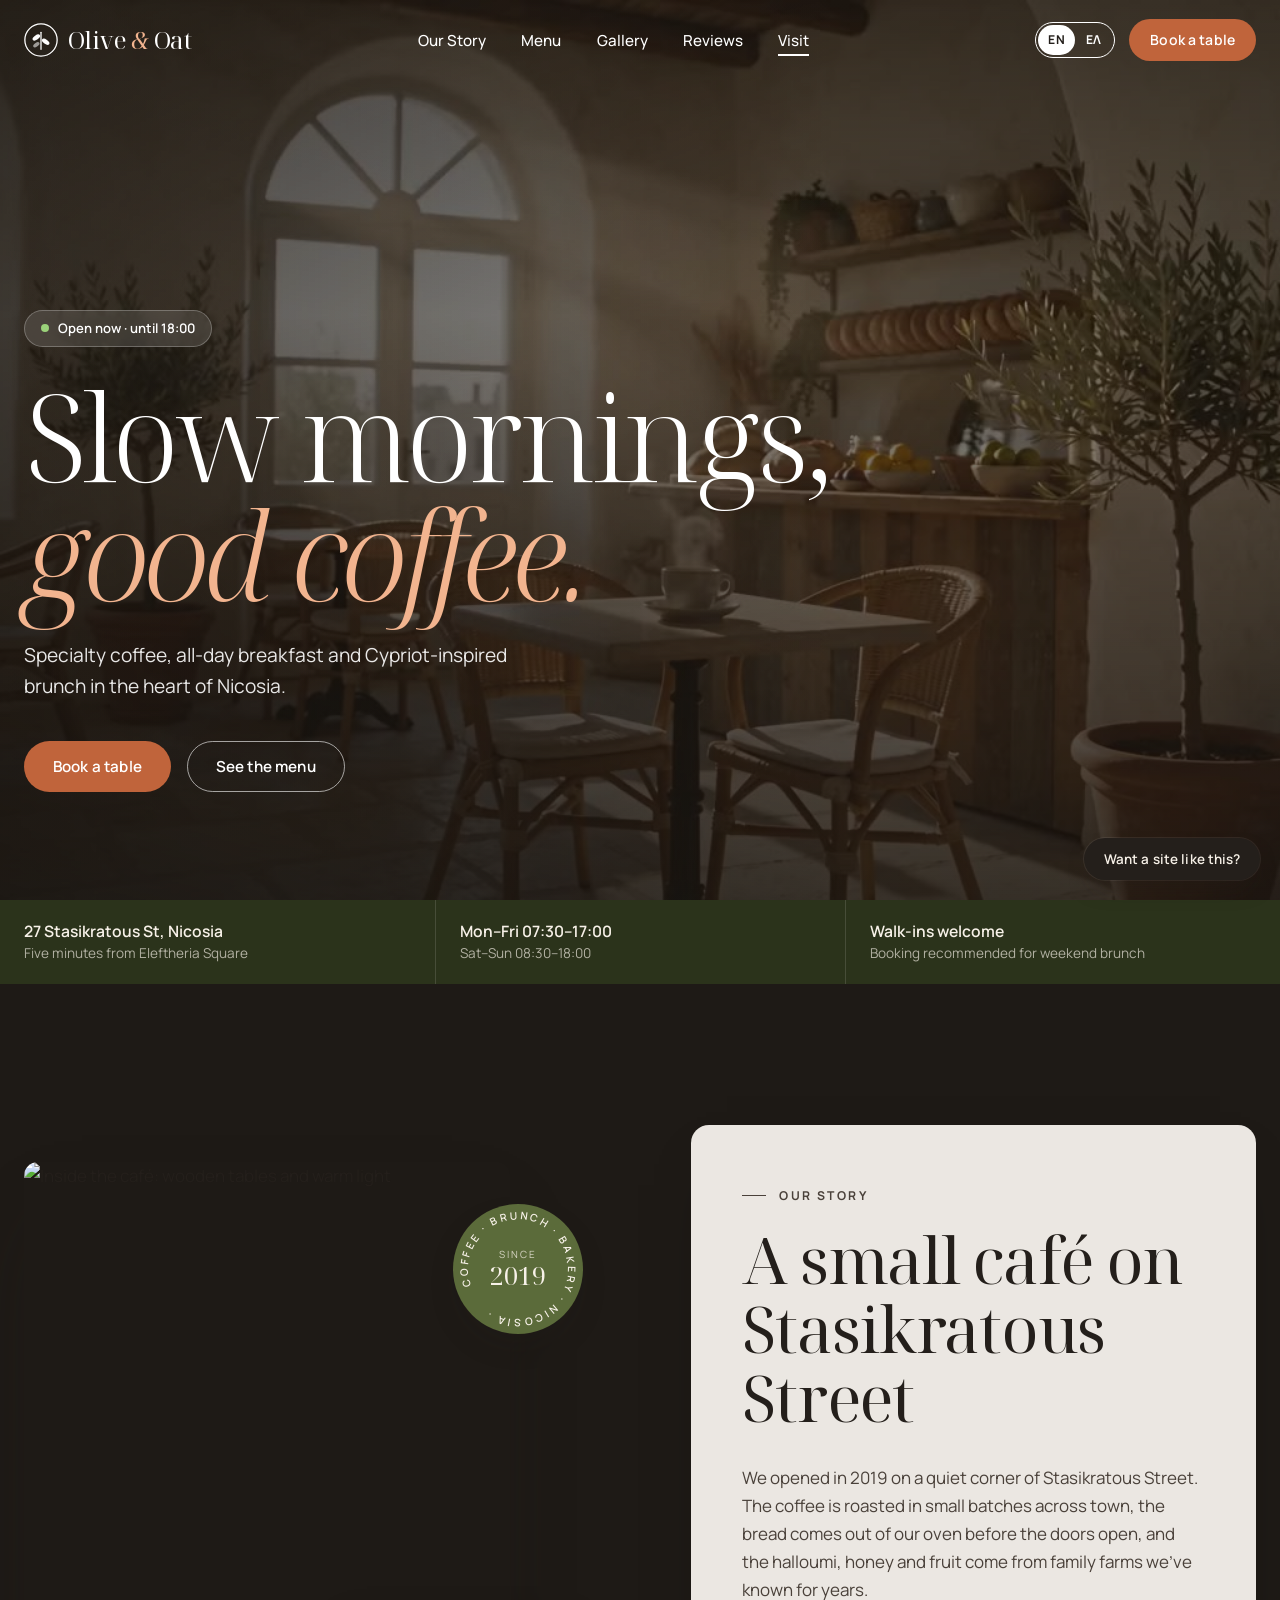
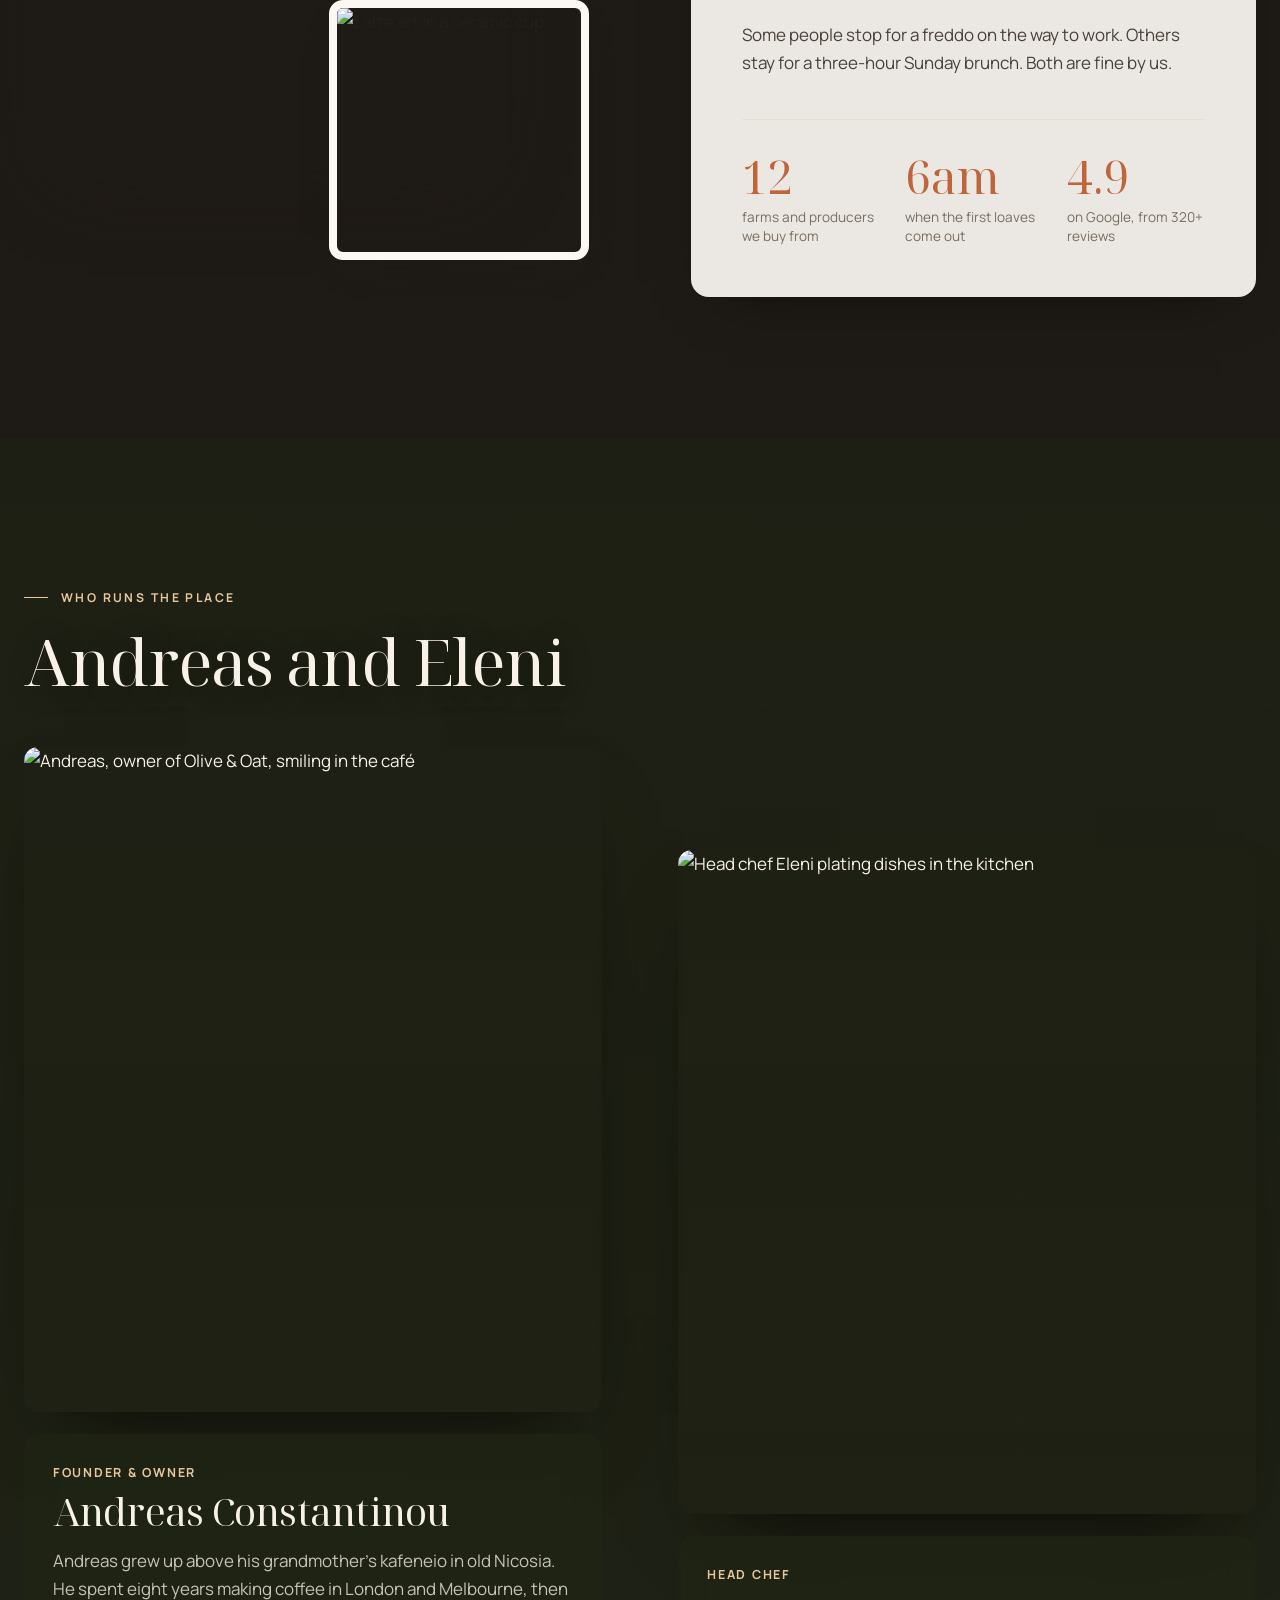
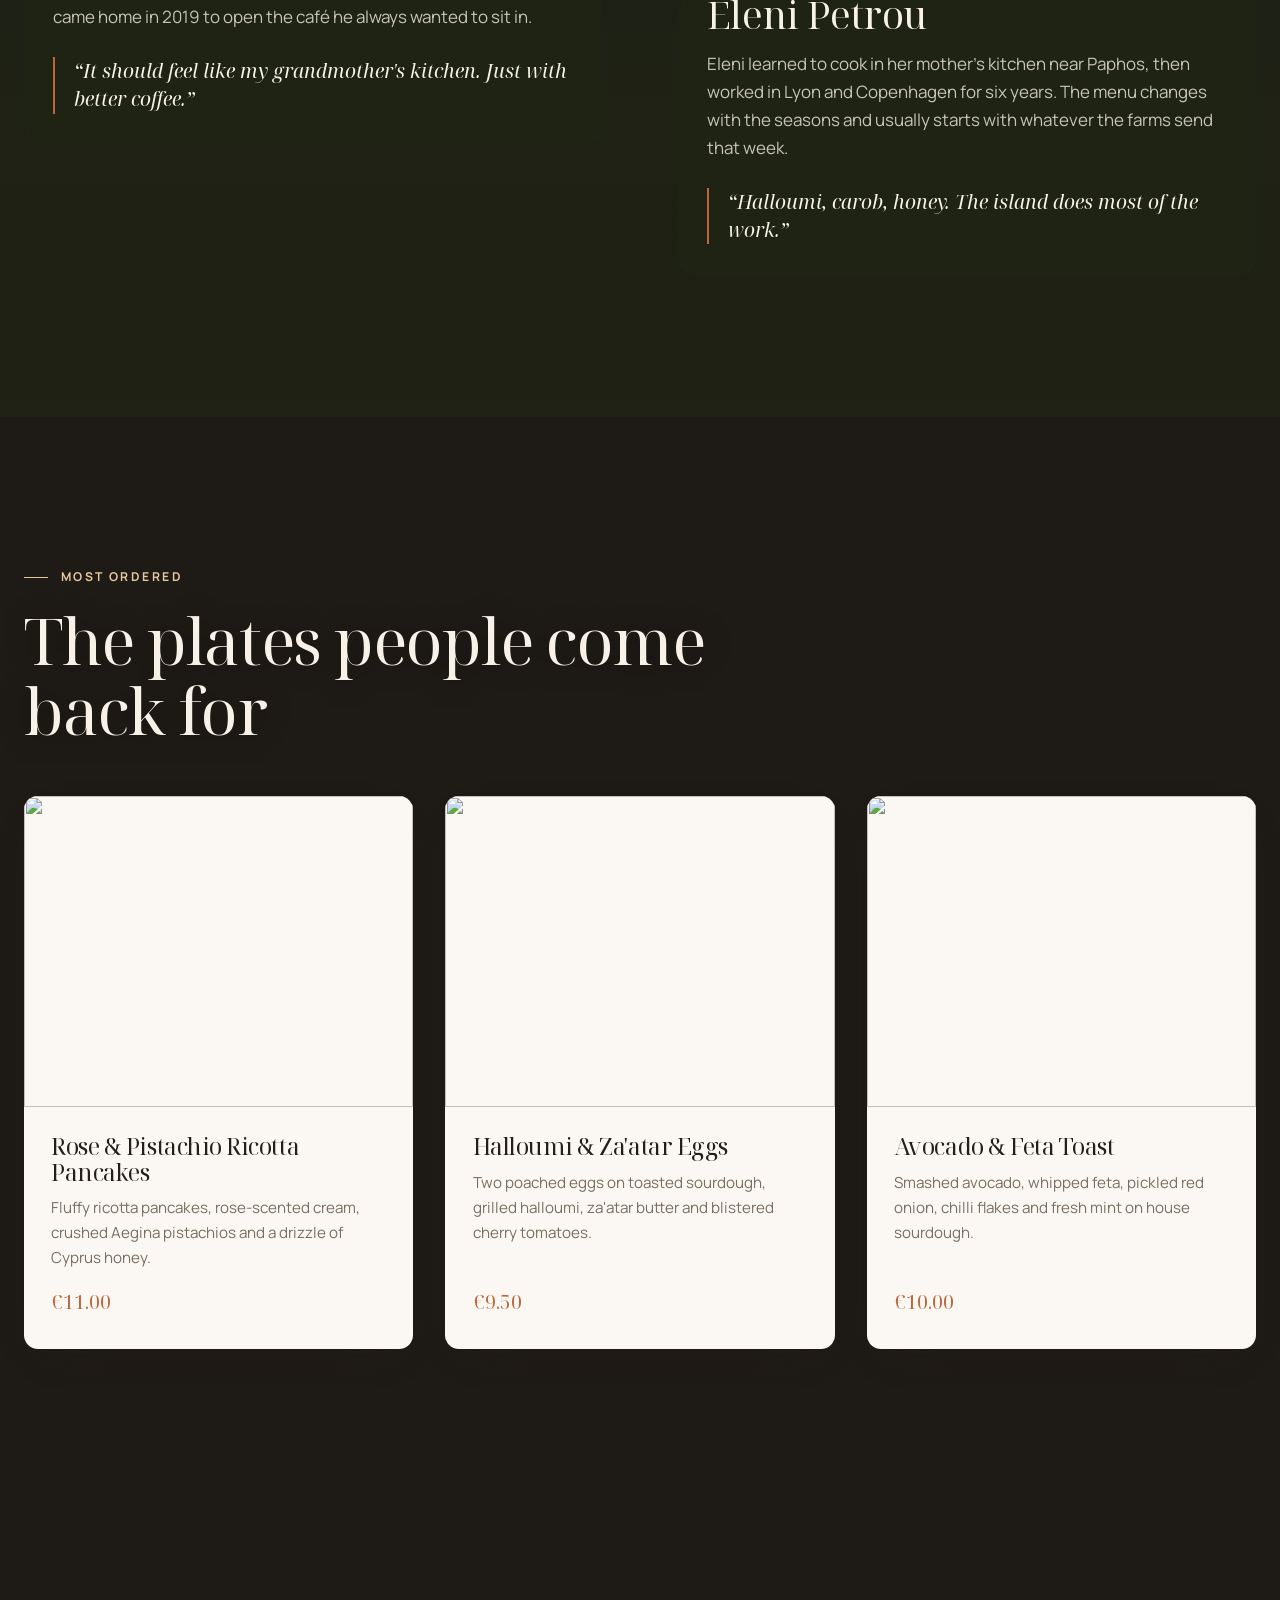
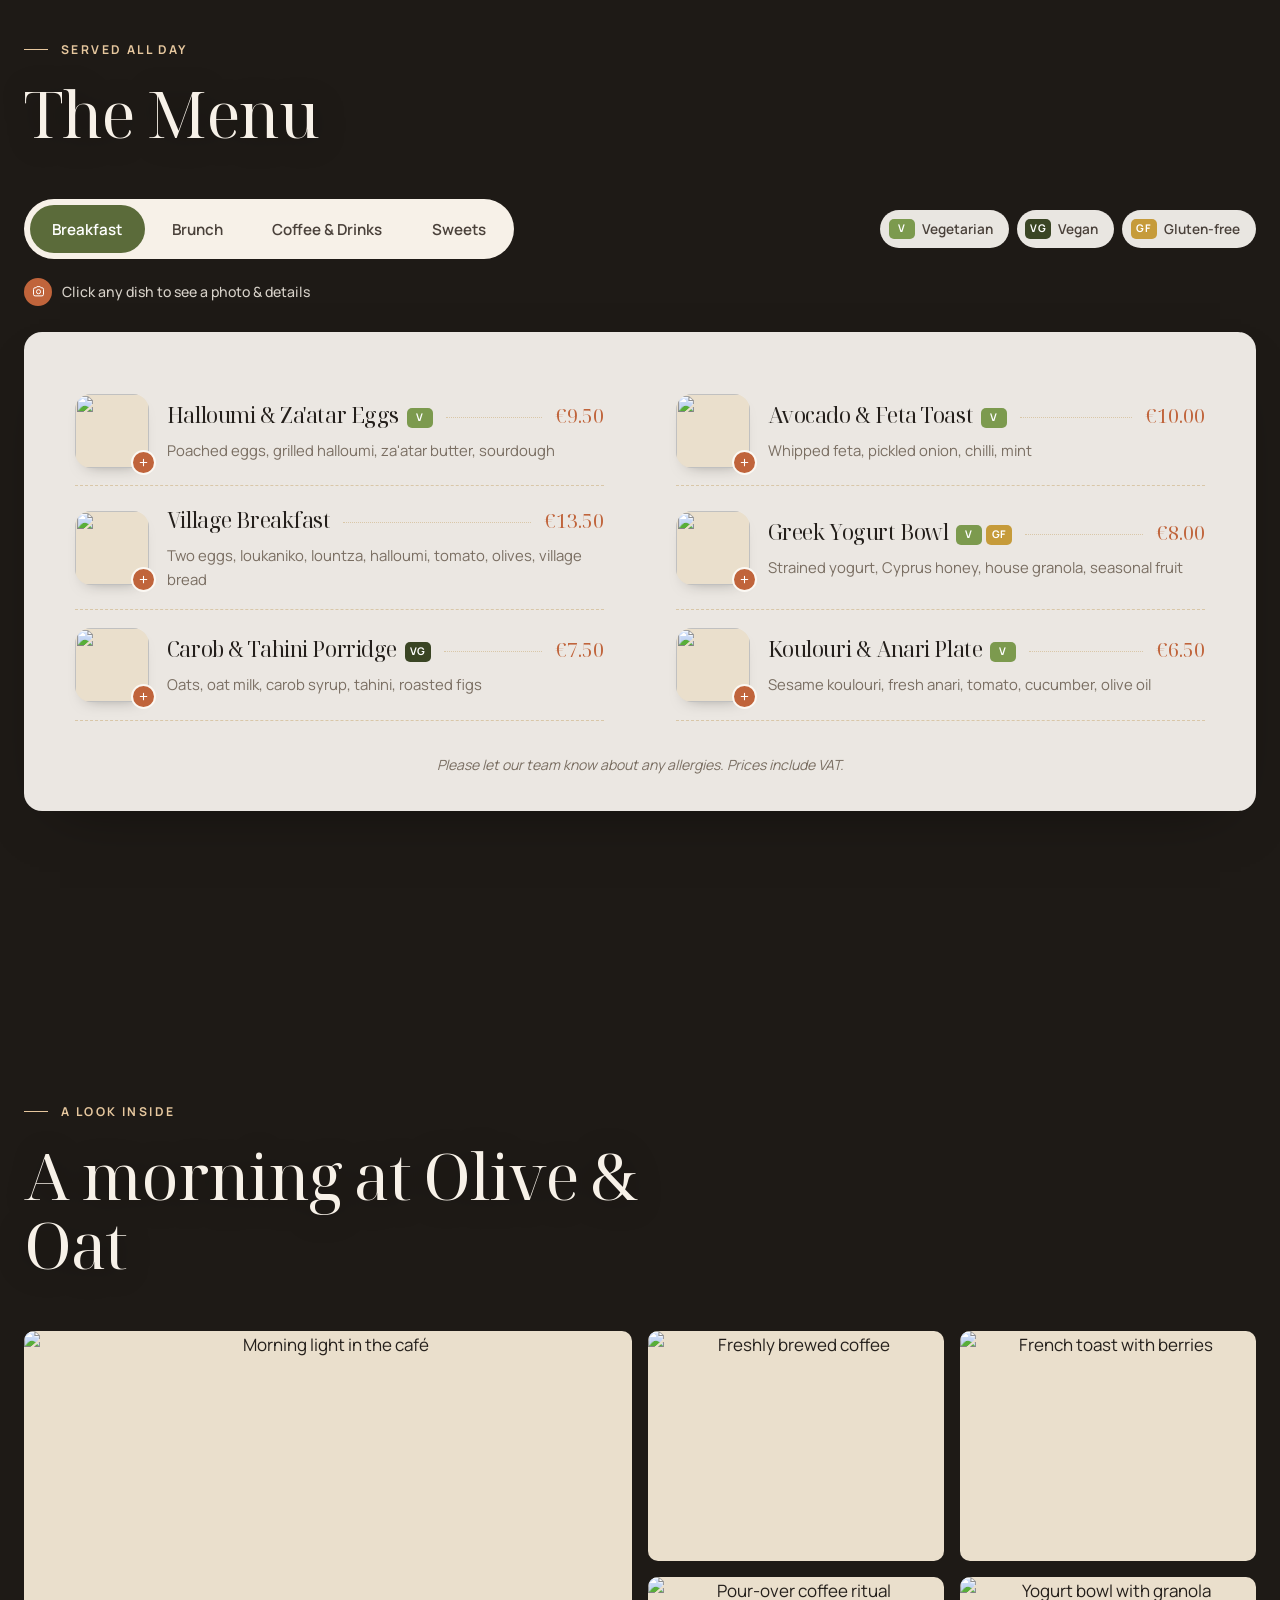
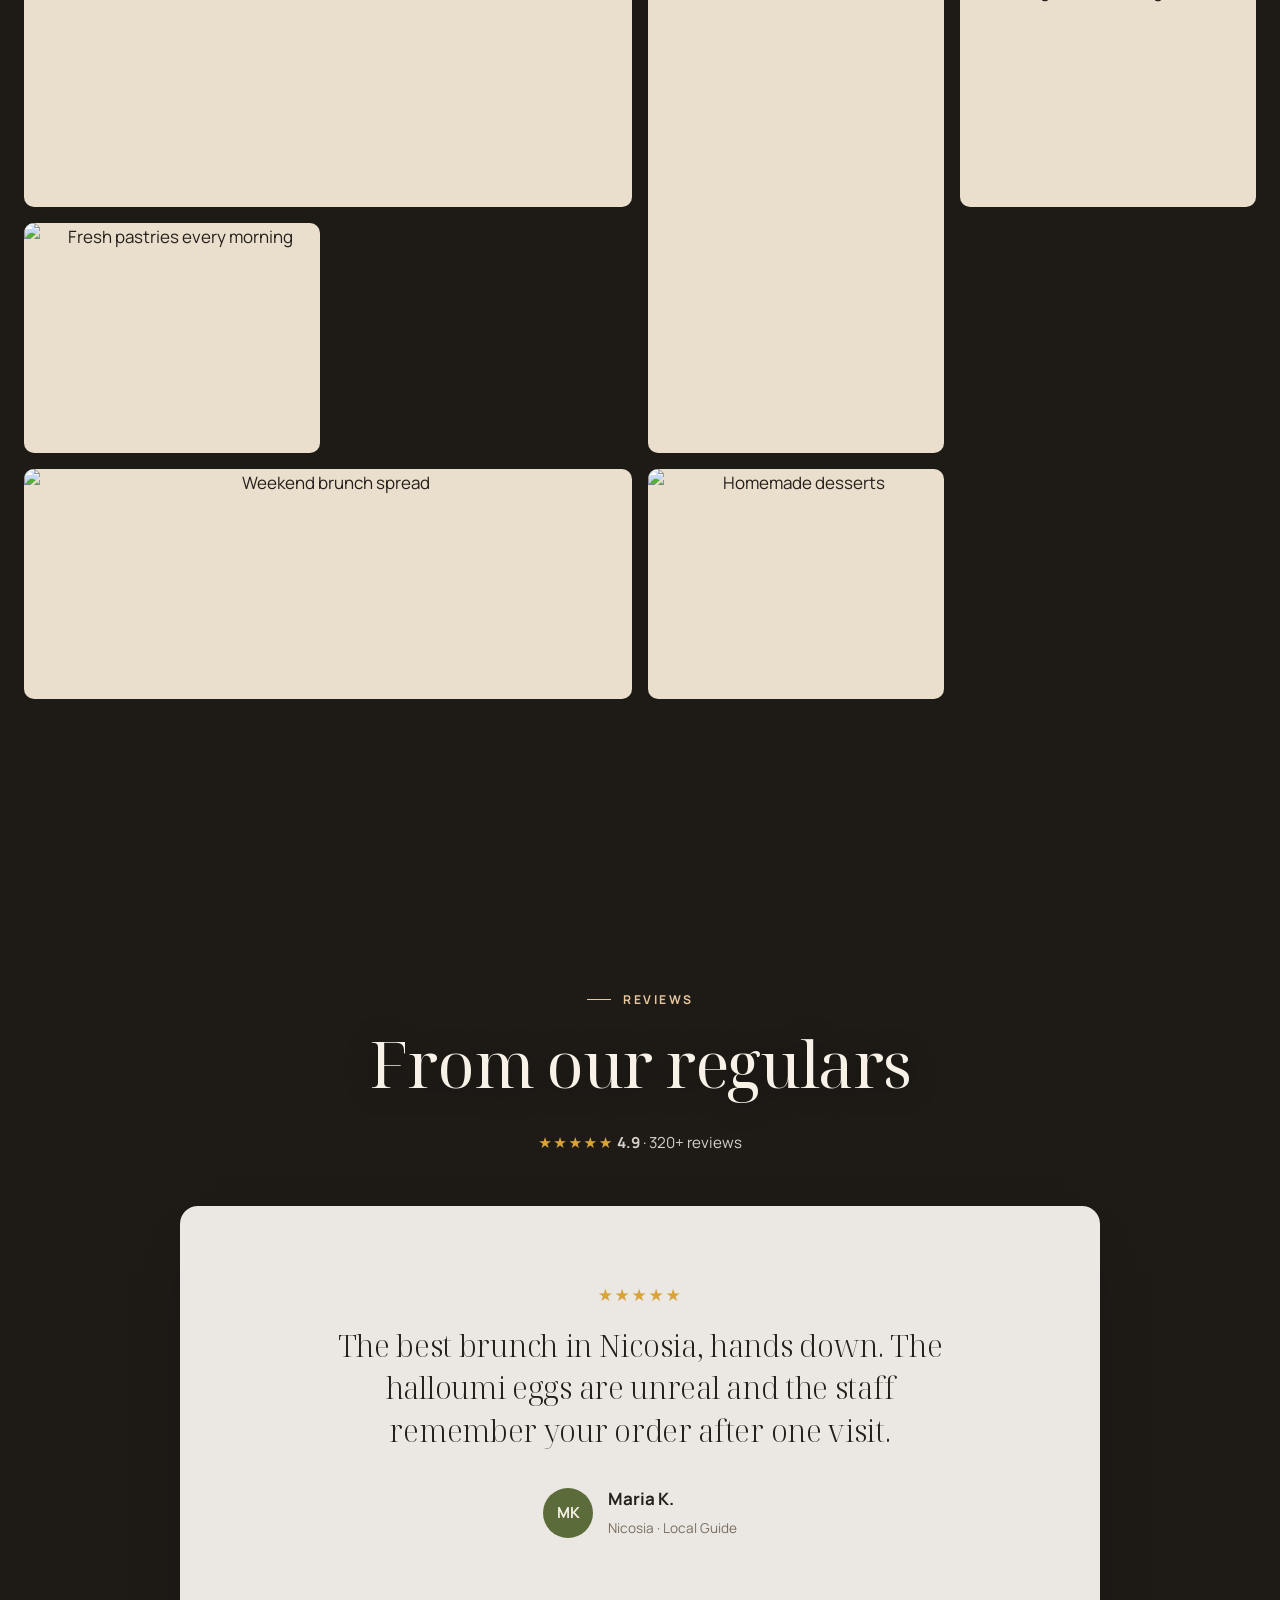
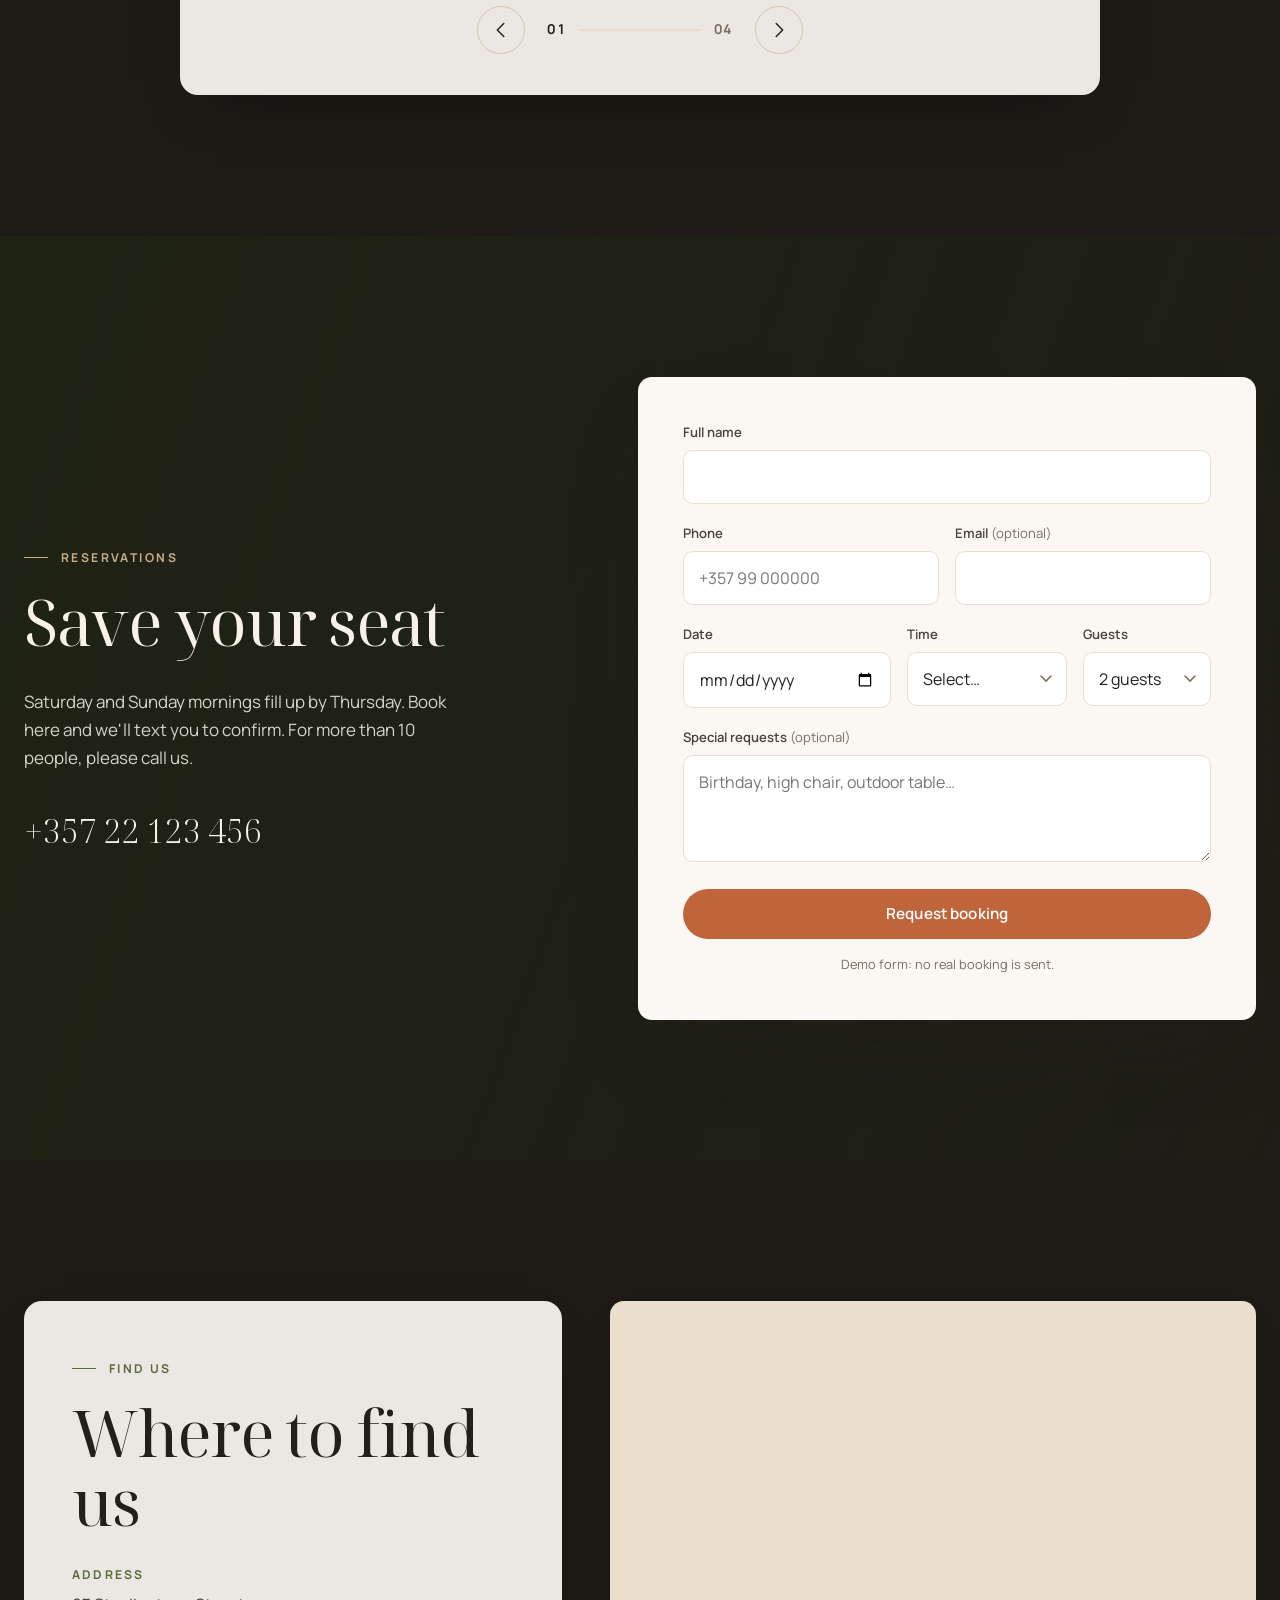
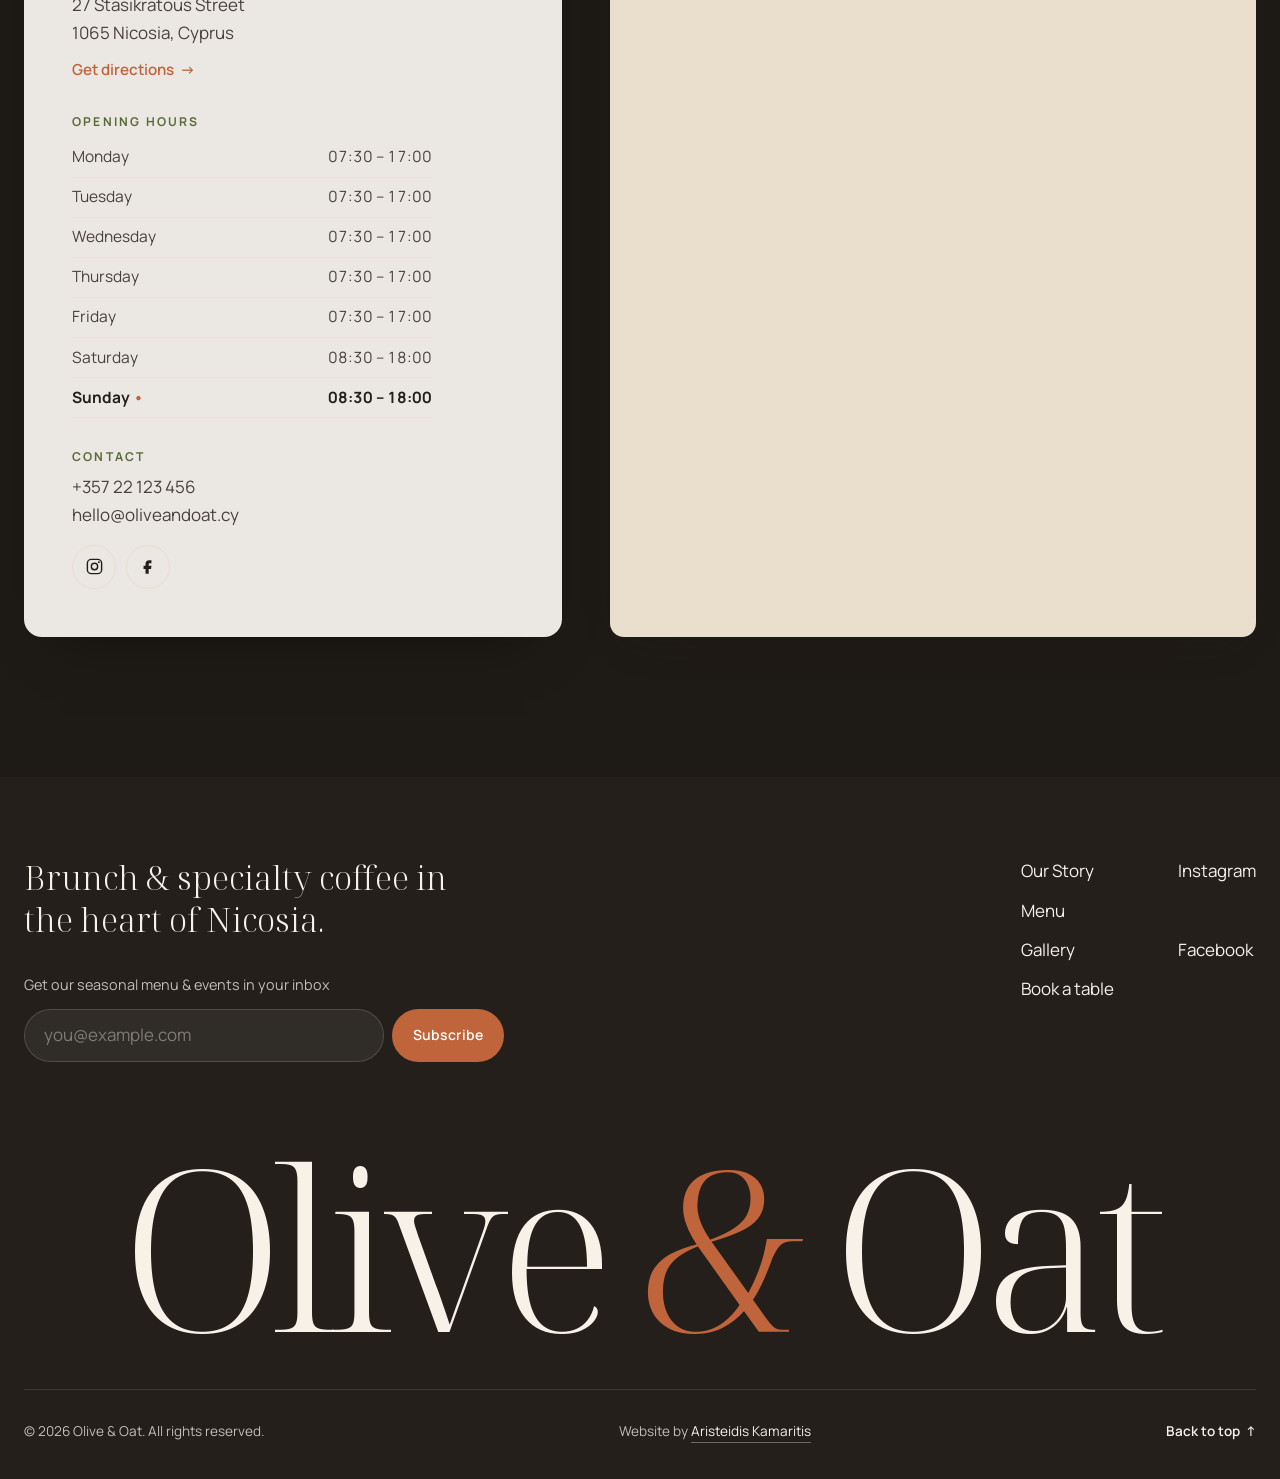
==== index.html @ 0a52a430 "Add canonical link Co-Authored-By: Claude Opus 5.5 <noreply@anthropic.com>" ====
<!doctype html>
<html lang="en">
<head>
  <meta charset="utf-8">
  <meta name="viewport" content="width=device-width, initial-scale=1">
  <title>Olive &amp; Oat — Brunch &amp; Coffee in Nicosia</title>
  <meta name="description" content="Olive & Oat is a modern brunch café in the heart of Nicosia, Cyprus. Specialty coffee, all-day breakfast and Cypriot-inspired brunch. Book your table online.">
  <meta name="theme-color" content="#F7F1E8">

  <!-- Open Graph (link previews on Facebook / Viber / WhatsApp / Messenger) -->
  <meta property="og:type" content="website">
  <link rel="canonical" href="https://akwebdev.com/olive-and-oat/">
  <meta property="og:url" content="https://akwebdev.com/olive-and-oat/">
  <meta property="og:title" content="Olive & Oat — Brunch & Coffee in Nicosia">
  <meta property="og:description" content="Specialty coffee, all-day breakfast and Cypriot-inspired brunch in the heart of Nicosia.">
  <meta property="og:image" content="https://images.unsplash.com/photo-1554118811-1e0d58224f24?auto=format&fit=crop&w=1200&h=630&q=80">
  <meta name="twitter:card" content="summary_large_image">

  <link rel="icon" href="images/favicon.svg" type="image/svg+xml">

  <link rel="preconnect" href="https://fonts.googleapis.com">
  <link rel="preconnect" href="https://fonts.gstatic.com" crossorigin>
  <link rel="preconnect" href="https://images.unsplash.com">
  <link rel="preconnect" href="https://cdnjs.cloudflare.com">
  <link href="https://fonts.googleapis.com/css2?family=Noto+Serif+Display:ital,wght@0,300;0,400;1,300;1,400&family=Manrope:wght@400;500;600;700&display=swap" rel="stylesheet">
  <link rel="preload" as="image" href="images/film-poster.jpg" fetchpriority="high">

  <link rel="stylesheet" href="css/style.css?v=2">

  <script>
    document.documentElement.classList.add("js");
    // ?motion=1 forces animations even when the device asks for reduced motion
    if (/[?&]motion=1/.test(location.search)) document.documentElement.classList.add("force-motion");
  </script>

  <script type="application/ld+json">
  {
    "@context": "https://schema.org",
    "@type": "CafeOrCoffeeShop",
    "name": "Olive & Oat",
    "url": "https://akwebdev.com/olive-and-oat/",
    "image": "https://images.unsplash.com/photo-1554118811-1e0d58224f24?auto=format&fit=crop&w=1200&q=80",
    "servesCuisine": ["Brunch", "Breakfast", "Coffee", "Mediterranean"],
    "priceRange": "€€",
    "telephone": "+357 22 123 456",
    "address": {
      "@type": "PostalAddress",
      "streetAddress": "27 Stasikratous Street",
      "addressLocality": "Nicosia",
      "postalCode": "1065",
      "addressCountry": "CY"
    },
    "openingHoursSpecification": [
      { "@type": "OpeningHoursSpecification", "dayOfWeek": ["Monday","Tuesday","Wednesday","Thursday","Friday"], "opens": "07:30", "closes": "17:00" },
      { "@type": "OpeningHoursSpecification", "dayOfWeek": ["Saturday","Sunday"], "opens": "08:30", "closes": "18:00" }
    ],
    "acceptsReservations": "True"
  }
  </script>
</head>
<body>
  <!-- One Seedance film behind the whole page; scrolling moves through it scene by scene -->
  <div class="film" aria-hidden="true">
    <video class="film-video" muted playsinline preload="auto" poster="images/film-poster.jpg" disablepictureinpicture tabindex="-1">
      <source src="videos/film.mp4" type="video/mp4">
    </video>
    <div class="film-veil"></div>
  </div>
  <a class="skip-link" href="#main" data-i18n="skip">Skip to content</a>

  <!-- ============ HEADER ============ -->
  <header class="site-header" id="top">
    <div class="container header-inner">
      <a href="#top" class="logo" aria-label="Olive & Oat — home">
        <svg class="logo-mark" viewBox="0 0 40 40" aria-hidden="true">
          <circle cx="20" cy="20" r="19" fill="none" stroke="currentColor" stroke-width="1.5"/>
          <path d="M20 31c0-8 0-14 0-20" stroke="currentColor" stroke-width="1.5" fill="none" stroke-linecap="round"/>
          <ellipse cx="14.5" cy="17" rx="5" ry="2.6" transform="rotate(-35 14.5 17)" fill="currentColor"/>
          <ellipse cx="25.5" cy="22" rx="5" ry="2.6" transform="rotate(35 25.5 22)" fill="currentColor"/>
          <ellipse cx="14.5" cy="25.5" rx="4.2" ry="2.2" transform="rotate(-35 14.5 25.5)" fill="currentColor" opacity=".55"/>
        </svg>
        <span class="logo-text">Olive <em>&amp;</em> Oat</span>
      </a>

      <nav class="main-nav" id="main-nav" aria-label="Main">
        <ul>
          <li><a href="#about" data-i18n="nav.about">Our Story</a></li>
          <li><a href="#menu" data-i18n="nav.menu">Menu</a></li>
          <li><a href="#gallery" data-i18n="nav.gallery">Gallery</a></li>
          <li><a href="#reviews" data-i18n="nav.reviews">Reviews</a></li>
          <li><a href="#visit" data-i18n="nav.visit">Visit</a></li>
        </ul>
        <a href="#reserve" class="btn btn-primary nav-mobile-cta" data-i18n="nav.book">Book a table</a>
      </nav>

      <div class="header-actions">
        <div class="lang-switch" role="group" aria-label="Language">
          <span class="pill" aria-hidden="true"></span>
          <button type="button" data-lang="en" aria-pressed="true">EN</button>
          <button type="button" data-lang="el" aria-pressed="false">ΕΛ</button>
        </div>
        <a href="#reserve" class="btn btn-primary btn-sm header-cta" data-i18n="nav.book">Book a table</a>
        <button class="nav-toggle" type="button" aria-controls="main-nav" aria-expanded="false" aria-label="Open menu">
          <span></span><span></span>
        </button>
      </div>
    </div>
  </header>

  <main id="main">
    <!-- ============ HERO ============ -->
    <section class="hero" aria-labelledby="hero-title">
      <div class="hero-media" aria-hidden="true"></div>
      <div class="container hero-content">
        <p class="status-pill" id="open-status" aria-live="polite"><span class="dot"></span><span class="status-text">&nbsp;</span></p>
        <h1 id="hero-title" class="hero-title" data-split>
          <span data-i18n="hero.line1">Slow mornings,</span>
          <em data-i18n="hero.line2">good coffee.</em>
        </h1>
        <p class="hero-lead" data-i18n="hero.lead">Specialty coffee, all-day breakfast and Cypriot-inspired brunch in the heart of Nicosia.</p>
        <div class="hero-ctas">
          <a href="#reserve" class="btn btn-primary" data-i18n="hero.cta1">Book a table</a>
          <a href="#menu" class="btn btn-ghost-light" data-i18n="hero.cta2">See the menu</a>
        </div>
      </div>
    </section>

    <!-- Practical details, straight after the hero -->
    <div class="info-strip">
      <div class="container info-strip-inner">
        <p><strong data-i18n="strip.where">27 Stasikratous St, Nicosia</strong><span data-i18n="strip.whereSub">Five minutes from Eleftheria Square</span></p>
        <p><strong data-i18n="strip.when">Mon–Fri 07:30–17:00</strong><span data-i18n="strip.whenSub">Sat–Sun 08:30–18:00</span></p>
        <p><strong data-i18n="strip.book">Walk-ins welcome</strong><span data-i18n="strip.bookSub">Booking recommended for weekend brunch</span></p>
      </div>
    </div>

    <!-- ============ ABOUT ============ -->
    <section class="section about" id="about" aria-labelledby="about-title">
      <div class="container about-grid">
        <div class="about-images">
          <div class="about-img-main img-reveal" data-speed="-6">
            <img src="https://images.unsplash.com/photo-1501339847302-ac426a4a7cbb?auto=format&fit=crop&w=1000&q=80" alt="Inside the café: wooden tables and warm light" loading="lazy" decoding="async" data-i18n-alt="about.img1">
          </div>
          <div class="about-img-small img-reveal" data-speed="10">
            <img src="https://images.unsplash.com/photo-1509042239860-f550ce710b93?auto=format&fit=crop&w=600&q=80" alt="Latte art in a ceramic cup" loading="lazy" decoding="async" data-i18n-alt="about.img2">
          </div>
          <div class="about-badge">
            <svg viewBox="0 0 120 120" class="badge-ring" aria-hidden="true">
              <defs><path id="badge-circle" d="M60,60 m-46,0 a46,46 0 1,1 92,0 a46,46 0 1,1 -92,0"/></defs>
              <text><textPath href="#badge-circle">COFFEE · BRUNCH · BAKERY · NICOSIA · </textPath></text>
            </svg>
            <span class="badge-center"><small data-i18n="about.badge">since</small><strong>2019</strong></span>
          </div>
        </div>
        <div class="about-text glass">
          <p class="eyebrow" data-anim="fade" data-i18n="about.eyebrow">Our story</p>
          <h2 id="about-title" class="section-title" data-split data-i18n="about.title">A small café on Stasikratous Street</h2>
          <p data-anim="fade" data-i18n="about.p1">Olive &amp; Oat began with a simple idea: the unhurried Cypriot morning, served with care.</p>
          <p data-anim="fade" data-i18n="about.p2">Whether it's a quick freddo before a lecture or a long Sunday brunch with friends, there's always a seat waiting for you.</p>
          <ul class="stats" data-anim="stagger">
            <li><strong>12</strong><span data-i18n="about.stat1">farms and producers we buy from</span></li>
            <li><strong>6am</strong><span data-i18n="about.stat2">when the first loaves come out</span></li>
            <li><strong>4.9</strong><span data-i18n="about.stat3">on Google, from 320+ reviews</span></li>
          </ul>
        </div>
      </div>
    </section>

    <!-- ============ CREW ============ -->
    <section class="section crew" id="crew" aria-labelledby="crew-title">
      <div class="container">
        <div class="section-head">
          <p class="eyebrow eyebrow-light" data-anim="fade" data-i18n="crew.eyebrow">Who runs the place</p>
          <h2 id="crew-title" class="section-title" data-split data-i18n="crew.title">Andreas and Eleni</h2>
        </div>
        <div class="crew-grid">
          <article class="crew-card">
            <div class="crew-photo img-reveal"><img src="https://images.unsplash.com/photo-1607631568010-a87245c0daf8?auto=format&fit=crop&crop=faces&w=900&h=1100&q=80" alt="Andreas, owner of Olive &amp; Oat, smiling in the café" loading="lazy" decoding="async" data-i18n-alt="crew.1.alt"></div>
            <div class="crew-body glass-dark" data-anim="stagger">
              <p class="crew-role" data-i18n="crew.1.role">Founder &amp; Owner</p>
              <h3 data-i18n="crew.1.name">Andreas Constantinou</h3>
              <p data-i18n="crew.1.bio">Andreas grew up above his grandmother's kafeneio in old Nicosia.</p>
              <blockquote data-i18n="crew.1.quote">“I want every guest to feel like they've walked into my grandmother's kitchen — just with better coffee.”</blockquote>
            </div>
          </article>
          <article class="crew-card">
            <div class="crew-photo img-reveal"><img src="https://images.unsplash.com/photo-1595257841889-eca2678454e2?auto=format&fit=crop&crop=faces&w=900&h=1100&q=80" alt="Head chef Eleni plating dishes in the kitchen" loading="lazy" decoding="async" data-i18n-alt="crew.2.alt"></div>
            <div class="crew-body glass-dark" data-anim="stagger">
              <p class="crew-role" data-i18n="crew.2.role">Head Chef</p>
              <h3 data-i18n="crew.2.name">Eleni Petrou</h3>
              <p data-i18n="crew.2.bio">Eleni learned to cook in her mother's village kitchen near Paphos.</p>
              <blockquote data-i18n="crew.2.quote">“Halloumi, carob, honey — the island gives us everything. My job is not to get in its way.”</blockquote>
            </div>
          </article>
        </div>
      </div>
    </section>

    <!-- ============ SIGNATURES ============ -->
    <section class="section signatures" aria-labelledby="sig-title">
      <div class="container">
        <div class="section-head">
          <p class="eyebrow" data-anim="fade" data-i18n="sig.eyebrow">Guest favourites</p>
          <h2 id="sig-title" class="section-title" data-split data-i18n="sig.title">Our signature plates</h2>
        </div>
        <div class="sig-grid" data-anim="stagger">
          <article class="sig-card">
            <div class="sig-img img-reveal"><img src="https://images.unsplash.com/photo-1567620905732-2d1ec7ab7445?auto=format&fit=crop&w=800&q=80" alt="" loading="lazy" decoding="async"></div>
            <div class="sig-body">
              <h3 data-i18n="sig.1.name">Rose &amp; Pistachio Ricotta Pancakes</h3>
              <p data-i18n="sig.1.desc">Fluffy ricotta pancakes, rose-scented cream, crushed Aegina pistachios and a drizzle of Cyprus honey.</p>
              <span class="price">€11.00</span>
            </div>
          </article>
          <article class="sig-card">
            <div class="sig-img img-reveal"><img src="https://images.unsplash.com/photo-1525351484163-7529414344d8?auto=format&fit=crop&w=800&q=80" alt="" loading="lazy" decoding="async"></div>
            <div class="sig-body">
              <h3 data-i18n="sig.2.name">Halloumi &amp; Za'atar Eggs</h3>
              <p data-i18n="sig.2.desc">Two poached eggs on toasted sourdough, grilled halloumi, za'atar butter and blistered cherry tomatoes.</p>
              <span class="price">€9.50</span>
            </div>
          </article>
          <article class="sig-card">
            <div class="sig-img img-reveal"><img src="https://images.unsplash.com/photo-1541519227354-08fa5d50c44d?auto=format&fit=crop&w=800&q=80" alt="" loading="lazy" decoding="async"></div>
            <div class="sig-body">
              <h3 data-i18n="sig.3.name">Avocado &amp; Feta Toast</h3>
              <p data-i18n="sig.3.desc">Smashed avocado, whipped feta, pickled red onion, chilli flakes and fresh mint on house sourdough.</p>
              <span class="price">€10.00</span>
            </div>
          </article>
        </div>
      </div>
    </section>

    <!-- ============ MENU ============ -->
    <section class="section menu" id="menu" aria-labelledby="menu-title">
      <div class="container">
        <div class="section-head">
          <p class="eyebrow" data-anim="fade" data-i18n="menu.eyebrow">Served all day</p>
          <h2 id="menu-title" class="section-title" data-split data-i18n="menu.title">The Menu</h2>
        </div>

        <div class="menu-controls" data-anim="fade">
          <div class="menu-tabs" role="tablist" aria-label="Menu categories" id="menu-tabs"></div>
          <div class="menu-filters" role="group" aria-label="Dietary filters" id="menu-filters">
            <button type="button" class="chip" data-filter="V" aria-pressed="false"><span class="tag tag-V">V</span> <span data-i18n="diet.V">Vegetarian</span></button>
            <button type="button" class="chip" data-filter="VG" aria-pressed="false"><span class="tag tag-VG">VG</span> <span data-i18n="diet.VG">Vegan</span></button>
            <button type="button" class="chip" data-filter="GF" aria-pressed="false"><span class="tag tag-GF">GF</span> <span data-i18n="diet.GF">Gluten-free</span></button>
          </div>
        </div>

        <p class="menu-hint" id="menu-hint" data-anim="fade">
          <span class="hint-icon" aria-hidden="true"><svg viewBox="0 0 24 24"><path d="M4 8.5A2.5 2.5 0 0 1 6.5 6h1.6l1.2-1.8h5.4L15.9 6h1.6A2.5 2.5 0 0 1 20 8.5v8a2.5 2.5 0 0 1-2.5 2.5h-11A2.5 2.5 0 0 1 4 16.5z" fill="none" stroke="currentColor" stroke-width="1.6" stroke-linejoin="round"/><circle cx="12" cy="12.3" r="3.3" fill="none" stroke="currentColor" stroke-width="1.6"/></svg></span>
          <span data-i18n="menu.hint">Tap any dish to see a photo &amp; details</span>
        </p>

        <div class="menu-sheet glass">
          <div class="menu-panel" id="menu-panel" role="tabpanel" tabindex="0"></div>
          <p class="menu-note" data-i18n="menu.note">Please let our team know about any allergies. Prices include VAT.</p>
        </div>
      </div>
    </section>

    <!-- ============ GALLERY ============ -->
    <section class="section gallery" id="gallery" aria-labelledby="gallery-title">
      <div class="container">
        <div class="section-head">
          <p class="eyebrow" data-anim="fade" data-i18n="gallery.eyebrow">A look inside</p>
          <h2 id="gallery-title" class="section-title" data-split data-i18n="gallery.title">Moments at Olive &amp; Oat</h2>
        </div>
        <div class="gallery-grid" id="gallery-grid"></div>
      </div>
    </section>

    <!-- ============ REVIEWS ============ -->
    <section class="section reviews" id="reviews" aria-labelledby="reviews-title">
      <div class="container">
        <div class="section-head">
          <p class="eyebrow" data-anim="fade" data-i18n="reviews.eyebrow">Kind words</p>
          <h2 id="reviews-title" class="section-title" data-split data-i18n="reviews.title">What our guests say</h2>
          <p class="rating-summary" data-anim="fade"><span class="stars" aria-hidden="true">★★★★★</span> <strong>4.9</strong> · <span data-i18n="reviews.count">320+ reviews</span></p>
        </div>
        <div class="review-slider glass" data-anim="fade" aria-roledescription="carousel" aria-label="Guest reviews">
          <div class="review-stage" id="review-stage" aria-live="polite"></div>
          <div class="slider-controls">
            <button type="button" class="slider-btn" id="review-prev" aria-label="Previous review">
              <svg viewBox="0 0 24 24" aria-hidden="true"><path d="M15 5l-7 7 7 7" fill="none" stroke="currentColor" stroke-width="1.6" stroke-linecap="round" stroke-linejoin="round"/></svg>
            </button>
            <div class="slider-count"><span id="review-current">01</span><span class="slider-bar"><span id="review-progress"></span></span><span id="review-total">04</span></div>
            <button type="button" class="slider-btn" id="review-next" aria-label="Next review">
              <svg viewBox="0 0 24 24" aria-hidden="true"><path d="M9 5l7 7-7 7" fill="none" stroke="currentColor" stroke-width="1.6" stroke-linecap="round" stroke-linejoin="round"/></svg>
            </button>
          </div>
        </div>
      </div>
    </section>

    <!-- ============ RESERVATION ============ -->
    <section class="section reserve" id="reserve" aria-labelledby="reserve-title">
      <div class="reserve-bg" aria-hidden="true"></div>
      <div class="container reserve-grid">
        <div class="reserve-intro">
          <p class="eyebrow eyebrow-light" data-anim="fade" data-i18n="reserve.eyebrow">Reservations</p>
          <h2 id="reserve-title" class="section-title" data-split data-i18n="reserve.title">Save your seat</h2>
          <p data-anim="fade" data-i18n="reserve.lead">Weekend brunch fills up fast.</p>
          <a class="reserve-phone" data-anim="fade" href="tel:+35722123456">+357 22 123 456</a>
        </div>

        <form class="reserve-form" id="reserve-form" data-anim="rise" novalidate>
          <div class="field">
            <label for="r-name" data-i18n="form.name">Full name</label>
            <input id="r-name" name="name" type="text" autocomplete="name" required>
            <p class="error" data-i18n="form.err.name">Please enter your name.</p>
          </div>
          <div class="field-row two">
            <div class="field">
              <label for="r-phone" data-i18n="form.phone">Phone</label>
              <input id="r-phone" name="phone" type="tel" autocomplete="tel" inputmode="tel" placeholder="+357 99 000000" required>
              <p class="error" data-i18n="form.err.phone">Please enter a valid phone number.</p>
            </div>
            <div class="field">
              <label for="r-email" data-i18n="form.email">Email (optional)</label>
              <input id="r-email" name="email" type="email" autocomplete="email">
              <p class="error" data-i18n="form.err.email">Please enter a valid email.</p>
            </div>
          </div>
          <div class="field-row">
            <div class="field">
              <label for="r-date" data-i18n="form.date">Date</label>
              <input id="r-date" name="date" type="date" required>
              <p class="error" data-i18n="form.err.date">Please choose a date.</p>
            </div>
            <div class="field">
              <label for="r-time" data-i18n="form.time">Time</label>
              <select id="r-time" name="time" required></select>
              <p class="error" data-i18n="form.err.time">Please choose a time.</p>
            </div>
            <div class="field">
              <label for="r-guests" data-i18n="form.guests">Guests</label>
              <select id="r-guests" name="guests" required></select>
            </div>
          </div>
          <div class="field">
            <label for="r-notes" data-i18n="form.notes">Special requests (optional)</label>
            <textarea id="r-notes" name="notes" rows="3" data-i18n-placeholder="form.notesPh" placeholder="Birthday, high chair, outdoor table…"></textarea>
          </div>
          <button type="submit" class="btn btn-primary btn-block" data-i18n="form.submit">Request booking</button>
          <p class="form-hint" data-i18n="form.hint">Demo form — no real booking is sent.</p>
        </form>
      </div>
    </section>

    <!-- ============ VISIT ============ -->
    <section class="section visit" id="visit" aria-labelledby="visit-title">
      <div class="container visit-grid">
        <div class="visit-info glass">
          <p class="eyebrow" data-anim="fade" data-i18n="visit.eyebrow">Find us</p>
          <h2 id="visit-title" class="section-title" data-split data-i18n="visit.title">Come say hello</h2>

          <div data-anim="stagger">
            <div class="info-block">
              <h3 data-i18n="visit.address">Address</h3>
              <p>27 Stasikratous Street<br><span data-i18n="visit.city">1065 Nicosia, Cyprus</span></p>
              <a class="link-arrow" href="https://www.google.com/maps/search/?api=1&query=Stasikratous+Street+Nicosia" target="_blank" rel="noopener"><span data-i18n="visit.directions">Get directions</span> <span aria-hidden="true">→</span></a>
            </div>

            <div class="info-block">
              <h3 data-i18n="visit.hours">Opening hours</h3>
              <table class="hours" id="hours-table"><tbody></tbody></table>
            </div>

            <div class="info-block">
              <h3 data-i18n="visit.contact">Contact</h3>
              <p><a href="tel:+35722123456">+357 22 123 456</a><br><a href="mailto:hello@oliveandoat.cy">hello@oliveandoat.cy</a></p>
              <div class="socials">
                <a href="#" aria-label="Instagram"><svg viewBox="0 0 24 24" aria-hidden="true"><rect x="3" y="3" width="18" height="18" rx="5" fill="none" stroke="currentColor" stroke-width="1.8"/><circle cx="12" cy="12" r="4" fill="none" stroke="currentColor" stroke-width="1.8"/><circle cx="17.5" cy="6.5" r="1.2" fill="currentColor"/></svg></a>
                <a href="#" aria-label="Facebook"><svg viewBox="0 0 24 24" aria-hidden="true"><path d="M14 8h3V4h-3c-2.8 0-4.5 1.8-4.5 4.6V11H7v4h2.5v6h4v-6h3l.5-4h-3.5V9c0-.6.4-1 1-1z" fill="currentColor"/></svg></a>
              </div>
            </div>
          </div>
        </div>
        <div class="map-wrap img-reveal">
          <iframe title="Map showing Olive & Oat location in Nicosia" src="https://www.google.com/maps?q=Stasikratous+Street+Nicosia+Cyprus&z=16&output=embed" loading="lazy" referrerpolicy="no-referrer-when-downgrade"></iframe>
        </div>
      </div>
    </section>
  </main>

  <!-- ============ FOOTER ============ -->
  <footer class="site-footer">
    <div class="container footer-grid">
      <div>
        <p class="footer-tag" data-i18n="footer.tag">Brunch &amp; specialty coffee in the heart of Nicosia.</p>
        <form class="newsletter" id="newsletter" novalidate>
          <label for="nl-email" data-i18n="footer.nl">Get our seasonal menu & events in your inbox</label>
          <div class="nl-row">
            <input id="nl-email" type="email" placeholder="you@example.com" autocomplete="email" required>
            <button type="submit" class="btn btn-primary btn-sm" data-i18n="footer.nlBtn">Subscribe</button>
          </div>
          <p class="nl-msg" id="nl-msg" aria-live="polite"></p>
        </form>
      </div>
      <div class="footer-links">
        <ul>
          <li><a href="#about" data-i18n="nav.about">Our Story</a></li>
          <li><a href="#menu" data-i18n="nav.menu">Menu</a></li>
          <li><a href="#gallery" data-i18n="nav.gallery">Gallery</a></li>
          <li><a href="#reserve" data-i18n="nav.book">Book a table</a></li>
        </ul>
        <ul>
          <li><a href="#">Instagram</a></li>
          <li><a href="#">Facebook</a></li>
        </ul>
      </div>
    </div>
    <div class="footer-wordmark" aria-hidden="true">Olive <em>&amp;</em> Oat</div>
    <div class="container footer-bottom">
      <p>© <span id="year"></span> Olive &amp; Oat. <span data-i18n="footer.rights">All rights reserved.</span></p>
      <p class="credit"><span data-i18n="footer.credit">Website by</span> <button type="button" class="credit-link" data-hire>Aristeidis Kamaritis</button></p>
      <button type="button" class="to-top" id="to-top"><span data-i18n="footer.top">Back to top</span> <span aria-hidden="true">↑</span></button>
    </div>
  </footer>

  <!-- "Want a site like this?" — designer contact -->
  <button type="button" class="btn hire-fab" id="hire-fab" data-hire aria-haspopup="dialog" aria-controls="hire-panel" data-i18n="hire.fab">Want a site like this?</button>

  <div class="hire" id="hire-panel" role="dialog" aria-modal="true" aria-labelledby="hire-title" hidden>
    <div class="hire-backdrop"></div>
    <div class="hire-card">
      <button type="button" class="hire-close" aria-label="Close"><svg viewBox="0 0 24 24" aria-hidden="true"><path d="M6 6l12 12M18 6L6 18" stroke="currentColor" stroke-width="1.6" stroke-linecap="round"/></svg></button>
      <div class="hire-head">
        <span class="hire-avatar" aria-hidden="true">AK</span>
        <div>
          <p class="hire-eyebrow" data-i18n="hire.eyebrow">Freelance web designer · Cyprus</p>
          <h3 id="hire-title">Aristeidis Kamaritis</h3>
        </div>
      </div>
      <p class="hire-text" data-i18n="hire.text">I design and build fast, modern websites for Cyprus businesses — just like this one. Let's talk about yours.</p>
      <ul class="hire-list">
        <li>
          <a class="hire-item" href="https://akwebdev.com/" target="_blank" rel="noopener">
            <span class="hire-ico"><svg viewBox="0 0 24 24" aria-hidden="true"><rect x="3" y="4" width="18" height="16" rx="2" fill="none" stroke="currentColor" stroke-width="1.8"/><path d="M3 9h18" stroke="currentColor" stroke-width="1.8"/></svg></span>
            <span><strong data-i18n="hire.site">See my work and prices</strong><small>akwebdev.com</small></span>
            <span class="hire-arrow" aria-hidden="true">→</span>
          </a>
        </li>
        <li>
          <a class="hire-item" href="tel:+35796272170">
            <span class="hire-ico"><svg viewBox="0 0 24 24" aria-hidden="true"><path d="M6.6 10.8a15.1 15.1 0 0 0 6.6 6.6l2.2-2.2c.3-.3.7-.4 1-.2 1.1.4 2.3.6 3.6.6.6 0 1 .4 1 1V20c0 .6-.4 1-1 1A17 17 0 0 1 3 4c0-.6.4-1 1-1h3.5c.6 0 1 .4 1 1 0 1.3.2 2.5.6 3.6.1.3 0 .7-.2 1l-2.3 2.2z" fill="currentColor"/></svg></span>
            <span><strong>+357 96 272170</strong><small data-i18n="hire.callHint">Call me</small></span>
            <span class="hire-arrow" aria-hidden="true">→</span>
          </a>
        </li>
        <li>
          <a class="hire-item" id="hire-email" href="mailto:aristidiskamaritis@gmail.com">
            <span class="hire-ico"><svg viewBox="0 0 24 24" aria-hidden="true"><rect x="3" y="5" width="18" height="14" rx="2" fill="none" stroke="currentColor" stroke-width="1.8"/><path d="M3.5 6.5l8.5 6.5 8.5-6.5" fill="none" stroke="currentColor" stroke-width="1.8" stroke-linejoin="round"/></svg></span>
            <span><strong>aristidiskamaritis@gmail.com</strong><small data-i18n="hire.emailHint">Send me an email</small></span>
            <span class="hire-arrow" aria-hidden="true">→</span>
          </a>
        </li>
      </ul>
      <p class="hire-foot" data-i18n="hire.foot">Olive &amp; Oat is a demo restaurant created to showcase my work.</p>
    </div>
  </div>

  <!-- Lightbox -->
  <div class="lightbox" id="lightbox" role="dialog" aria-modal="true" aria-label="Image viewer" hidden>
    <div class="lb-backdrop"></div>
    <button class="lb-close" type="button" aria-label="Close"><svg viewBox="0 0 24 24" aria-hidden="true"><path d="M6 6l12 12M18 6L6 18" stroke="currentColor" stroke-width="1.6" stroke-linecap="round"/></svg></button>
    <button class="lb-nav lb-prev" type="button" aria-label="Previous image"><svg viewBox="0 0 24 24" aria-hidden="true"><path d="M15 5l-7 7 7 7" fill="none" stroke="currentColor" stroke-width="1.6" stroke-linecap="round" stroke-linejoin="round"/></svg></button>
    <figure class="lb-figure"><div class="lb-frame"><img alt=""></div><figcaption></figcaption></figure>
    <button class="lb-nav lb-next" type="button" aria-label="Next image"><svg viewBox="0 0 24 24" aria-hidden="true"><path d="M9 5l7 7-7 7" fill="none" stroke="currentColor" stroke-width="1.6" stroke-linecap="round" stroke-linejoin="round"/></svg></button>
  </div>

  <!-- Dish details (opened from the menu) -->
  <div class="dish" id="dish" role="dialog" aria-modal="true" aria-labelledby="dish-name" hidden>
    <div class="dish-backdrop"></div>
    <article class="dish-card">
      <button class="dish-close" type="button" data-i18n-label="dish.close" aria-label="Close"><svg viewBox="0 0 24 24" aria-hidden="true"><path d="M6 6l12 12M18 6L6 18" stroke="currentColor" stroke-width="1.6" stroke-linecap="round"/></svg></button>
      <div class="dish-media"><img alt=""></div>
      <div class="dish-body">
        <p class="eyebrow dish-cat"></p>
        <h3 id="dish-name"></h3>
        <div class="dish-tags"></div>
        <p class="dish-desc"></p>
        <p class="dish-plate"><strong data-i18n="dish.plate">On the plate</strong><span></span></p>
        <div class="dish-foot">
          <span class="price"></span>
          <div class="dish-nav">
            <button type="button" class="dish-prev" data-i18n-label="dish.prev" aria-label="Previous dish"><svg viewBox="0 0 24 24" aria-hidden="true"><path d="M15 5l-7 7 7 7" fill="none" stroke="currentColor" stroke-width="1.6" stroke-linecap="round" stroke-linejoin="round"/></svg></button>
            <span class="dish-count"></span>
            <button type="button" class="dish-next" data-i18n-label="dish.next" aria-label="Next dish"><svg viewBox="0 0 24 24" aria-hidden="true"><path d="M9 5l7 7-7 7" fill="none" stroke="currentColor" stroke-width="1.6" stroke-linecap="round" stroke-linejoin="round"/></svg></button>
          </div>
        </div>
      </div>
    </article>
  </div>

  <!-- Booking confirmation -->
  <div class="modal" id="booking-modal" role="dialog" aria-modal="true" aria-labelledby="modal-title" hidden>
    <div class="modal-backdrop"></div>
    <div class="modal-card">
      <svg class="modal-check" viewBox="0 0 64 64" aria-hidden="true">
        <circle cx="32" cy="32" r="30" fill="none" stroke="currentColor" stroke-width="2"/>
        <path d="M20 33l8 8 16-17" fill="none" stroke="currentColor" stroke-width="3" stroke-linecap="round" stroke-linejoin="round"/>
      </svg>
      <h3 id="modal-title" data-i18n="modal.title">Thank you!</h3>
      <p id="modal-text"></p>
      <button type="button" class="btn btn-primary" id="modal-close" data-i18n="modal.close">Done</button>
    </div>
  </div>

  <script src="https://cdnjs.cloudflare.com/ajax/libs/gsap/3.12.5/gsap.min.js" defer></script>
  <script src="https://cdnjs.cloudflare.com/ajax/libs/gsap/3.12.5/ScrollTrigger.min.js" defer></script>
  <script src="js/data.js?v=2" defer></script>
  <script src="js/main.js?v=2" defer></script>
</body>
</html>
---- css/style.css ----
/* =========================================================
   Olive & Oat — stylesheet
   ========================================================= */

:root {
  --cream: #F7F1E8;
  --paper: #FBF8F3;
  --oat: #EADFCC;
  --sand: #D9C7A8;
  --ink: #241F1B;
  --ink-soft: #4A413A;
  --muted: #7A6E62;
  --olive: #5B6B3A;
  --olive-dark: #3A4524;
  --olive-deep: #2B331B;
  --terracotta: #C0643B;
  --terracotta-dark: #A4512C;
  --peach: #F2B48F;
  --white: #fff;

  --font-serif: "Noto Serif Display", Georgia, "Times New Roman", serif;
  --font-sans: "Manrope", system-ui, -apple-system, "Segoe UI", Roboto, sans-serif;

  --radius: 14px;
  --radius-sm: 10px;
  --shadow: 0 14px 40px -18px rgba(36, 31, 27, .28);
  --shadow-lg: 0 40px 80px -30px rgba(36, 31, 27, .4);
  --ease: cubic-bezier(.25, .8, .25, 1);
  --ease-in-out: cubic-bezier(.87, 0, .13, 1);
  --header-h: 80px;
}

*,
*::before,
*::after { box-sizing: border-box; }

html { -webkit-text-size-adjust: 100%; scroll-padding-top: 70px; }

body {
  margin: 0;
  font-family: var(--font-sans);
  font-size: 1.0625rem;
  line-height: 1.65;
  color: var(--ink);
  background: #1E1A16; /* the film sits on top of this; visible only before it paints */
  -webkit-font-smoothing: antialiased;
  text-rendering: optimizeLegibility;
  overflow-x: clip;
}

img { max-width: 100%; display: block; }
a { color: inherit; }
button { font: inherit; cursor: pointer; color: inherit; }
h1, h2, h3 { font-family: var(--font-serif); font-weight: 400; line-height: 1.08; margin: 0 0 .5em; letter-spacing: -.02em; }
p { margin: 0 0 1em; }
::selection { background: var(--olive); color: var(--cream); }

.container { width: min(1240px, 100% - 3rem); margin-inline: auto; }

.skip-link {
  position: absolute; left: 1rem; top: -100px; z-index: 2000;
  background: var(--ink); color: var(--white); padding: .6rem 1rem; border-radius: 8px;
}
.skip-link:focus { top: 1rem; }
:focus-visible { outline: 2px solid var(--terracotta); outline-offset: 3px; border-radius: 4px; }

/* ---------- Background film (fixed behind every section) ---------- */
.film { position: fixed; inset: 0; z-index: -2; overflow: hidden; background: #1E1A16 url("../images/film-poster.jpg") center / cover no-repeat; pointer-events: none; }
.film-video { position: absolute; inset: 0; width: 100%; height: 100%; object-fit: cover; opacity: 0; transition: opacity 1.2s var(--ease); }
.film.is-ready .film-video { opacity: 1; }
.film-veil { position: absolute; inset: 0; background: rgba(20, 16, 13, .38); }

/* frosted cards that float over the film */
.glass {
  background: rgba(251, 248, 243, .93); color: var(--ink);
  -webkit-backdrop-filter: blur(14px); backdrop-filter: blur(14px);
  border-radius: 18px; box-shadow: 0 24px 60px -36px rgba(0, 0, 0, .55);
}
.glass-dark {
  background: rgba(31, 37, 20, .78); color: var(--cream);
  -webkit-backdrop-filter: blur(14px); backdrop-filter: blur(14px);
  border-radius: 16px;
}
@media (max-width: 900px), (hover: none) {
  /* phones: solid cards — blurring a moving video is too heavy for mobile GPUs */
  .glass { background: rgba(251, 248, 243, .95); -webkit-backdrop-filter: none; backdrop-filter: none; }
  .glass-dark { background: rgba(31, 37, 20, .86); -webkit-backdrop-filter: none; backdrop-filter: none; }
}

/* section headings sit straight on the film */
.signatures .section-head, .menu .section-head, .gallery .section-head, .reviews .section-head { color: var(--cream); }
.signatures .section-head .eyebrow, .menu .section-head .eyebrow, .gallery .section-head .eyebrow, .reviews .section-head .eyebrow { color: #E6C79E; }
.section-head .section-title { text-shadow: 0 2px 30px rgba(0, 0, 0, .35); }
.reviews .rating-summary { color: rgba(247, 241, 232, .85); }

/* ---------- Buttons ---------- */
.btn {
  display: inline-flex; align-items: center; justify-content: center; gap: .5rem;
  padding: .95rem 1.75rem;
  border-radius: 999px;
  border: 1.5px solid transparent;
  font-weight: 600; font-size: .95rem; letter-spacing: .01em; line-height: 1.2;
  text-decoration: none;
  transition: background-color .2s ease, color .2s ease, border-color .2s ease;
}
.btn:active { transform: translateY(1px); }

.btn-primary { background: var(--terracotta); color: var(--white); }
.btn-primary:hover { background: var(--terracotta-dark); }
.btn-ghost-light { color: var(--white); border-color: rgba(255, 255, 255, .6); }
.btn-ghost-light:hover { background: var(--white); color: var(--ink); border-color: var(--white); }
.btn-sm { padding: .7rem 1.25rem; font-size: .875rem; }
.btn-block { width: 100%; }

/* ---------- Header ---------- */
.site-header {
  position: fixed; inset: 0 0 auto; z-index: 200;
  height: var(--header-h);
  color: var(--white);
  transition: background .6s var(--ease), color .6s var(--ease), box-shadow .6s var(--ease), height .6s var(--ease), transform .9s var(--ease);
}
.site-header.scrolled {
  --header-h: 68px;
  background: rgba(251, 248, 243, .86);
  backdrop-filter: saturate(1.4) blur(14px);
  -webkit-backdrop-filter: saturate(1.4) blur(14px);
  color: var(--ink);
  box-shadow: 0 1px 0 rgba(36, 31, 27, .07);
}
.site-header.is-hidden { transform: translateY(-100%); }
.header-inner { height: 100%; display: flex; align-items: center; justify-content: space-between; gap: 1.5rem; }

.logo { display: inline-flex; align-items: center; gap: .6rem; text-decoration: none; }
.logo-mark { width: 34px; height: 34px; }
.logo-text { font-family: var(--font-serif); font-size: 1.5rem; font-weight: 400; letter-spacing: -.01em; white-space: nowrap; }
.logo-text em { color: var(--terracotta); font-style: italic; }
.site-header:not(.scrolled) .logo-text em { color: var(--peach); }

.main-nav ul { list-style: none; display: flex; gap: 2.2rem; margin: 0; padding: 0; }
.main-nav a { text-decoration: none; font-weight: 500; font-size: .95rem; position: relative; padding: .3rem 0; }
.main-nav ul a::after {
  content: ""; position: absolute; left: 0; bottom: 0; height: 1.5px; width: 100%;
  background: currentColor; transform: scaleX(0); transform-origin: right; transition: transform .7s var(--ease);
}
.main-nav ul a:hover::after,
.main-nav ul a.active::after { transform: scaleX(1); transform-origin: left; }
.nav-mobile-cta { display: none; }

.header-actions { display: flex; align-items: center; gap: .9rem; }

.lang-switch { position: relative; display: inline-flex; border: 1.5px solid currentColor; border-radius: 999px; padding: 2px; }
.lang-switch .pill {
  position: absolute; top: 2px; bottom: 2px; left: 2px; width: 0; border-radius: 999px;
  background: var(--white); transition: background .6s var(--ease);
}
.site-header.scrolled .lang-switch .pill { background: var(--ink); }
.lang-switch button {
  position: relative; z-index: 1; background: none; border: 0; font-size: .76rem; font-weight: 700; letter-spacing: .06em;
  padding: .32rem .62rem; border-radius: 999px; transition: color .6s var(--ease);
}
.lang-switch button[aria-pressed="true"] { color: var(--ink); }
.site-header.scrolled .lang-switch button[aria-pressed="true"] { color: var(--white); }

.nav-toggle { display: none; background: none; border: 0; width: 44px; height: 44px; position: relative; z-index: 2; }
.nav-toggle span { position: absolute; left: 11px; right: 11px; height: 1.5px; background: currentColor; border-radius: 2px; transition: transform .7s var(--ease); }
.nav-toggle span:nth-child(1) { top: 18px; }
.nav-toggle span:nth-child(2) { top: 25px; }
.nav-open .nav-toggle span:nth-child(1) { transform: translateY(3.5px) rotate(45deg); }
.nav-open .nav-toggle span:nth-child(2) { transform: translateY(-3.5px) rotate(-45deg); }

/* ---------- Hero ---------- */
.hero {
  position: relative; min-height: 100vh; min-height: 100svh;
  display: flex; align-items: flex-end;
  color: var(--white); isolation: isolate; overflow: hidden;
  padding-bottom: clamp(5rem, 12vh, 9rem);
}
.hero-media { position: absolute; inset: 0; z-index: -1; overflow: hidden; }
.hero-media::after {
  content: ""; position: absolute; inset: 0;
  background:
    linear-gradient(180deg, rgba(24, 20, 16, .5) 0%, rgba(24, 20, 16, .15) 35%, rgba(24, 20, 16, .75) 100%),
    linear-gradient(90deg, rgba(24, 20, 16, .5) 0%, rgba(24, 20, 16, 0) 65%);
}

.hero-content { padding-top: var(--header-h); }
/* hero copy settles in as soon as the page paints (no JS needed) */
.js .hero-content > * { animation: hero-in .8s var(--ease) both; }
.js .hero-content > :nth-child(2) { animation-delay: .08s; }
.js .hero-content > :nth-child(3) { animation-delay: .16s; }
.js .hero-content > :nth-child(4) { animation-delay: .24s; }
@keyframes hero-in { from { opacity: 0; transform: translateY(14px); } }
.hero-title { font-size: clamp(3.2rem, 9.5vw, 8.5rem); font-weight: 300; line-height: .98; margin-bottom: 1.6rem; letter-spacing: -.035em; }
.hero-title > span, .hero-title > em { display: block; }
.hero-title em { color: var(--peach); font-weight: 300; }
.hero-lead { font-size: clamp(1.05rem, 1.5vw, 1.25rem); max-width: 33rem; opacity: .9; margin-bottom: 2.4rem; }
.hero-ctas { display: flex; flex-wrap: wrap; gap: 1rem; }

.status-pill {
  display: inline-flex; align-items: center; gap: .55rem;
  background: rgba(255, 255, 255, .12); border: 1px solid rgba(255, 255, 255, .25);
  backdrop-filter: blur(10px); -webkit-backdrop-filter: blur(10px);
  padding: .42rem 1rem; border-radius: 999px; font-size: .82rem; font-weight: 600; margin-bottom: 1.8rem;
}
.status-pill .dot { width: 8px; height: 8px; border-radius: 50%; background: #9BD27A; box-shadow: 0 0 0 0 rgba(155, 210, 122, .7); animation: pulse 2.2s infinite; }
.status-pill.closed .dot { background: #F08C6B; animation: none; }
@keyframes pulse { 70% { box-shadow: 0 0 0 9px rgba(155, 210, 122, 0); } 100% { box-shadow: 0 0 0 0 rgba(155, 210, 122, 0); } }


/* ---------- Info strip (address, hours, bookings) ---------- */
.info-strip { background: var(--olive-deep); color: var(--cream); }
.info-strip-inner { display: grid; grid-template-columns: repeat(3, 1fr); }
.info-strip p { margin: 0; padding: 1.3rem 1.5rem; display: grid; gap: .1rem; line-height: 1.4; }
.info-strip p:first-child { padding-left: 0; }
.info-strip p + p { border-left: 1px solid rgba(247, 241, 232, .14); }
.info-strip strong { font-weight: 600; font-size: .98rem; }
.info-strip span { font-size: .85rem; color: rgba(247, 241, 232, .66); }

/* ---------- Sections ---------- */
.section { padding: clamp(5.5rem, 11vw, 9.5rem) 0; position: relative; }
.section-head { max-width: 44rem; margin: 0 0 clamp(2.4rem, 4vw, 3.5rem); }
.reviews .section-head { text-align: center; margin-inline: auto; }
.section-title { font-size: clamp(2.4rem, 5vw, 4rem); }
.eyebrow {
  display: inline-flex; align-items: center; gap: .8rem;
  font-size: .76rem; font-weight: 700; letter-spacing: .2em; text-transform: uppercase; color: var(--olive); margin-bottom: 1.2rem;
}
.eyebrow::before { content: ""; width: 24px; height: 1px; background: currentColor; }

/* image reveal containers */
.img-reveal { overflow: hidden; }
.img-reveal img { width: 100%; height: 100%; object-fit: cover; }

/* ---------- About ---------- */
.about-grid { display: grid; grid-template-columns: 1fr 1fr; gap: clamp(3rem, 8vw, 7rem); align-items: center; }
.about-images { position: relative; padding: 0 14% 16% 0; }
.about-img-main { border-radius: var(--radius); aspect-ratio: 4 / 5; box-shadow: var(--shadow-lg); }
.about-img-small {
  position: absolute; right: 0; bottom: 0; width: 46%; aspect-ratio: 1;
  border-radius: var(--radius); border: 8px solid var(--paper); box-shadow: var(--shadow);
}
.about-badge {
  position: absolute; top: 6%; right: 1%; width: 130px; height: 130px; border-radius: 50%;
  background: var(--olive); color: var(--cream); display: grid; place-items: center; box-shadow: var(--shadow);
}
.badge-ring { position: absolute; inset: 0; width: 100%; height: 100%; transform: rotate(-20deg); }
.badge-ring text { fill: var(--cream); font-size: 9.6px; letter-spacing: 2.4px; font-family: var(--font-sans); font-weight: 600; }
.badge-center { display: grid; text-align: center; line-height: 1; }
.badge-center small { font-size: .62rem; letter-spacing: .2em; text-transform: uppercase; opacity: .8; margin-bottom: .2rem; }
.badge-center strong { font-family: var(--font-serif); font-size: 1.6rem; font-weight: 400; }

.about-text { padding: clamp(1.8rem, 4vw, 3.2rem); }
.about-text > p { color: var(--ink-soft); }
.stats { list-style: none; padding: 2rem 0 0; margin: 2.6rem 0 0; display: grid; grid-template-columns: repeat(3, 1fr); gap: 1.5rem; border-top: 1px solid var(--oat); }
.stats strong { display: block; font-family: var(--font-serif); font-size: clamp(2.2rem, 3.6vw, 3rem); font-weight: 400; color: var(--terracotta); line-height: 1.1; font-variant-numeric: tabular-nums; }
.stats span { font-size: .85rem; color: var(--muted); line-height: 1.4; display: block; margin-top: .3rem; }

/* ---------- Signatures ---------- */
/* ---------- Meet the crew ---------- */
.crew { background: linear-gradient(180deg, rgba(31, 37, 20, .55), rgba(31, 37, 20, .72)); color: var(--cream); overflow: hidden; }
.crew .section-title { color: var(--cream); }
.crew-grid { display: grid; grid-template-columns: 1fr 1fr; gap: clamp(2.5rem, 6vw, 6rem); align-items: start; }
.crew-card:nth-child(2) { margin-top: clamp(0rem, 8vw, 7rem); }
.crew-photo { border-radius: var(--radius); aspect-ratio: 4 / 4.6; box-shadow: 0 40px 80px -40px rgba(0, 0, 0, .7); }

.crew-body { margin-top: 1.4rem; padding: 1.8rem 1.8rem 2rem; }
.crew-role { margin: 0 0 .5rem; color: #E6C79E; font-size: .78rem; font-weight: 700; letter-spacing: .14em; text-transform: uppercase; }
.crew-body h3 { font-size: clamp(1.8rem, 3vw, 2.4rem); margin-bottom: .9rem; }
.crew-body > p:not(.crew-role) { color: rgba(247, 241, 232, .78); }
.crew-body blockquote {
  margin: 1.6rem 0 0; padding-left: 1.2rem; border-left: 2px solid var(--terracotta);
  font-family: var(--font-serif); font-style: italic; font-size: 1.22rem; line-height: 1.45; color: var(--cream);
}

.signatures { background: transparent; }
.sig-grid { display: grid; grid-template-columns: repeat(3, 1fr); gap: 2rem; }
.sig-card {
  background: var(--paper); border-radius: var(--radius); overflow: hidden; box-shadow: var(--shadow);
  display: flex; flex-direction: column;
}
.sig-img { aspect-ratio: 4 / 3.2; }
.sig-body { padding: 1.7rem 1.7rem 1.9rem; display: flex; flex-direction: column; flex: 1; }
.sig-body h3 { font-size: 1.45rem; margin-bottom: .45em; }
.sig-body p { color: var(--muted); font-size: .95rem; flex: 1; }
.price { font-family: var(--font-serif); font-size: 1.25rem; color: var(--terracotta); font-weight: 400; font-variant-numeric: tabular-nums; }

/* ---------- Menu ---------- */
.menu-controls { display: flex; flex-wrap: wrap; align-items: center; justify-content: space-between; gap: 1rem 1.5rem; margin-bottom: 1.2rem; }
.menu-tabs { position: relative; display: inline-flex; flex-wrap: wrap; gap: .3rem; background: var(--cream); padding: .35rem; border-radius: 999px; }
.tab-pill { position: absolute; top: 0; left: 0; border-radius: 999px; background: var(--olive); pointer-events: none; }
.menu-tab {
  position: relative; z-index: 1;
  background: none; border: 0; padding: .72rem 1.4rem; border-radius: 999px; font-weight: 600; font-size: .95rem; color: var(--ink-soft);
  transition: color .3s var(--ease);
}
.menu-tab:hover { color: var(--ink); }
.menu-tab[aria-selected="true"] { color: var(--white); }

.menu-filters { display: flex; flex-wrap: wrap; gap: .5rem; }
.chip {
  display: inline-flex; align-items: center; gap: .45rem;
  background: transparent; border: 1.5px solid var(--oat); border-radius: 999px; padding: .4rem .95rem .4rem .45rem;
  font-size: .85rem; font-weight: 600; color: var(--ink-soft);
  transition: border-color .2s ease, background .2s ease, color .2s ease;
}
.menu .chip { background: rgba(251, 248, 243, .92); border-color: transparent; }
.chip:hover { border-color: var(--sand); }
.chip[aria-pressed="true"] { background: var(--ink); border-color: var(--ink); color: var(--cream); }

.tag {
  display: inline-grid; place-items: center; min-width: 26px; height: 20px; padding: 0 5px;
  border-radius: 5px; font-family: var(--font-sans); font-size: .66rem; font-weight: 700; letter-spacing: .04em; color: var(--white);
}
.tag-V { background: #7C9A4E; }
.tag-VG { background: var(--olive-dark); }
.tag-GF { background: #C69B3A; }

.menu-panel { display: grid; grid-template-columns: 1fr 1fr; gap: 0 4.5rem; min-height: 140px; }
/* hint: tells visitors that dishes open */
.menu-hint {
  display: flex; width: fit-content; max-width: 100%; align-items: center; gap: .6rem; margin: 0 0 1.6rem;
  font-size: .88rem; font-weight: 500; color: rgba(247, 241, 232, .85);
}
.hint-icon { flex: none; display: grid; place-items: center; width: 28px; height: 28px; border-radius: 50%; background: var(--terracotta); color: var(--white); }
.hint-icon svg { width: 15px; height: 15px; }

/* each dish row is one big button (the name's button stretches over the row) */
.menu-item { position: relative; isolation: isolate; display: flex; align-items: center; gap: 1.1rem; padding: 1.1rem 0; border-bottom: 1px dashed var(--sand); cursor: pointer; }
.menu-item::before {
  content: ""; position: absolute; inset: 5px -.85rem; z-index: -1; border-radius: 16px; background: var(--cream);
  opacity: 0; transition: opacity .2s ease;
}
.menu-item:has(.menu-open:focus-visible)::before { opacity: 1; outline: 2px solid var(--terracotta); }
.menu-item-main { flex: 1; min-width: 0; }
.menu-thumb {
  position: relative; flex: none; width: 74px; height: 74px; border-radius: 16px; background: var(--oat);
  box-shadow: 0 8px 16px -12px rgba(36, 31, 27, .5);
}
.menu-thumb img { width: 100%; height: 100%; object-fit: cover; border-radius: inherit; }
.thumb-badge {
  position: absolute; right: -7px; bottom: -7px; width: 25px; height: 25px; border-radius: 50%;
  display: grid; place-items: center; background: var(--terracotta); color: var(--white); border: 2px solid var(--paper);
  transition: background .2s, border-color .2s;
}
.thumb-badge svg { width: 13px; height: 13px; }
.menu-open { background: none; border: 0; padding: 0; color: inherit; text-align: left; letter-spacing: inherit; transition: color .4s var(--ease); }
.menu-open::after { content: ""; position: absolute; inset: 0; z-index: 1; }
.menu-open:focus-visible { outline: none; }
@media (hover: hover) {
  .menu-item:hover::before { opacity: 1; }
  .menu-item:hover .thumb-badge { background: var(--olive); border-color: var(--cream); }
  .menu-item:hover .menu-open { color: var(--terracotta); }
}
.menu-item-top { display: flex; align-items: baseline; gap: .8rem; }
.menu-item h3 { font-size: 1.32rem; margin: 0; }
.menu-item .leader { flex: 1; border-bottom: 1.5px dotted var(--sand); transform: translateY(-5px); min-width: 1rem; }
.menu-item .price { white-space: nowrap; }
.menu-item p { margin: .35rem 0 0; color: var(--muted); font-size: .93rem; }
.menu-item .tags { display: inline-flex; gap: .25rem; margin-left: .2rem; vertical-align: middle; }
.menu-empty { grid-column: 1 / -1; text-align: center; color: var(--muted); padding: 3rem 0; }
.menu-sheet { padding: clamp(1.2rem, 3.5vw, 2.8rem) clamp(1.2rem, 4vw, 3.4rem) clamp(1.2rem, 3vw, 2.2rem); }
.menu-note { text-align: center; color: var(--muted); font-size: .875rem; margin: 2rem 0 0; font-style: italic; }

/* ---------- Dish details (popup on desktop, bottom sheet on phones) ---------- */
.dish { position: fixed; inset: 0; z-index: 800; display: grid; place-items: center; padding: 1.5rem; }
.dish[hidden] { display: none; }
.dish-backdrop { position: absolute; inset: 0; background: rgba(20, 16, 13, .62); backdrop-filter: blur(6px); -webkit-backdrop-filter: blur(6px); }
.dish-card {
  position: relative; display: grid; grid-template-columns: 1.05fr 1fr; width: min(940px, 100%); max-height: min(620px, calc(100vh - 3rem));
  background: var(--paper); border-radius: var(--radius); overflow: hidden; box-shadow: var(--shadow-lg);
}
.dish-media { position: relative; overflow: hidden; background: var(--oat); min-height: 440px; }
.dish-media img { position: absolute; inset: 0; width: 100%; height: 100%; object-fit: cover; }
/* slow connection: a shimmer covers the photo until the full-size image has loaded */
.dish-media::after {
  content: ""; position: absolute; inset: 0; pointer-events: none; opacity: 0; transition: opacity .6s var(--ease);
  background: linear-gradient(100deg, var(--oat) 30%, var(--cream) 50%, var(--oat) 70%) 0 0 / 300% 100%;
}
.dish-media.is-loading::after { opacity: 1; animation: shimmer 1.4s linear infinite; }
@keyframes shimmer { from { background-position: 100% 0; } to { background-position: 0 0; } }
.dish-body { display: flex; flex-direction: column; padding: 2.8rem 2.6rem 2.2rem; overflow-y: auto; overscroll-behavior: contain; }
.dish-cat { margin-bottom: .9rem; }
.dish-body h3 { font-size: clamp(1.9rem, 3vw, 2.5rem); margin-bottom: .8rem; padding-right: 2.5rem; }
.dish-tags { display: flex; flex-wrap: wrap; gap: .45rem; margin-bottom: 1.2rem; }
.dish-tags:empty { display: none; }
.dish-tag { display: inline-flex; align-items: center; gap: .4rem; padding: .25rem .75rem .25rem .3rem; border-radius: 999px; background: var(--cream); font-size: .8rem; font-weight: 600; color: var(--ink-soft); }
.dish-desc { color: var(--ink-soft); font-size: 1.02rem; }
.dish-plate { margin: .4rem 0 0; padding-top: 1rem; border-top: 1px dashed var(--sand); font-size: .88rem; color: var(--muted); }
.dish-plate strong { display: block; margin-bottom: .2rem; font-size: .7rem; letter-spacing: .16em; text-transform: uppercase; color: var(--olive); }
.dish-foot { display: flex; align-items: center; justify-content: space-between; gap: 1rem; margin-top: auto; padding-top: 1.5rem; }
.dish-foot .price { font-size: 1.9rem; }
.dish-nav { display: flex; align-items: center; gap: .6rem; }
.dish-nav[hidden] { display: none; }
.dish-nav button {
  display: grid; place-items: center; width: 44px; height: 44px; border-radius: 50%; border: 1.5px solid var(--oat); background: transparent; color: var(--ink);
  transition: background .4s var(--ease), border-color .4s var(--ease), color .4s var(--ease);
}
.dish-nav button:hover { background: var(--ink); border-color: var(--ink); color: var(--cream); }
.dish-nav svg { width: 18px; height: 18px; }
.dish-count { min-width: 3.2em; text-align: center; font-size: .8rem; font-weight: 600; color: var(--muted); font-variant-numeric: tabular-nums; }
.dish-close {
  position: absolute; top: 1rem; right: 1rem; z-index: 2; display: grid; place-items: center; width: 44px; height: 44px;
  border: 0; border-radius: 50%; background: rgba(251, 248, 243, .92); color: var(--ink); box-shadow: var(--shadow); transition: background .4s, color .4s;
}
.dish-close:hover { background: var(--ink); color: var(--cream); }
.dish-close svg { width: 20px; height: 20px; }

@media (max-width: 700px) {
  .dish { place-items: end center; padding: 0; }
  .dish-card { grid-template-columns: 1fr; width: 100%; max-height: 92vh; max-height: 92dvh; border-radius: 22px 22px 0 0; overflow-y: auto; overscroll-behavior: contain; }
  .dish-media { min-height: 0; aspect-ratio: 4 / 3; }
  .dish-body { padding: 1.6rem 1.4rem calc(1.6rem + env(safe-area-inset-bottom)); overflow: visible; }
  .dish-body h3 { padding-right: 0; }
  .dish-close { top: .8rem; right: .8rem; }
  .menu-item { gap: .95rem; }
  .menu-thumb { width: 62px; height: 62px; border-radius: 14px; }
  .menu-hint { font-size: .84rem; }
}

/* ---------- Gallery ---------- */
.gallery { background: transparent; }
.gallery-grid { display: grid; grid-template-columns: repeat(4, 1fr); grid-auto-rows: 230px; gap: 1rem; }
.gallery-item { position: relative; overflow: hidden; border-radius: var(--radius-sm); border: 0; padding: 0; background: var(--oat); cursor: pointer; }
.gallery-item:nth-child(1) { grid-column: span 2; grid-row: span 2; }
.gallery-item:nth-child(4) { grid-row: span 2; }
.gallery-item:nth-child(7) { grid-column: span 2; }
.gallery-item img { width: 100%; height: 100%; object-fit: cover; transition: transform .6s var(--ease); }
.gallery-item::after { content: ""; position: absolute; inset: 0; background: rgba(36, 31, 27, .2); opacity: 0; transition: opacity .3s ease; }
.gallery-item:hover img { transform: scale(1.03); }
.gallery-item:hover::after { opacity: 1; }

.lightbox { position: fixed; inset: 0; z-index: 800; display: flex; align-items: center; justify-content: center; padding: 5rem 5.5rem; }
.lightbox[hidden] { display: none; }
.lb-backdrop { position: absolute; inset: 0; background: rgba(20, 16, 13, .95); }
.lb-figure { position: relative; margin: 0; max-width: min(1100px, 100%); text-align: center; }
.lb-frame { overflow: hidden; border-radius: 10px; display: inline-block; vertical-align: top; box-shadow: var(--shadow-lg); }
.lb-frame img { max-height: 76vh; width: auto; max-width: 100%; display: block; transform-origin: 0 0; }
.lightbox figcaption { color: rgba(255, 255, 255, .78); margin-top: 1.1rem; font-size: .95rem; }
.lb-close, .lb-nav {
  position: absolute; z-index: 2; background: rgba(255, 255, 255, .08); border: 1px solid rgba(255, 255, 255, .15); color: var(--white);
  width: 54px; height: 54px; border-radius: 50%; display: grid; place-items: center;
  transition: background .6s var(--ease), border-color .6s var(--ease);
}
.lb-close svg, .lb-nav svg { width: 22px; height: 22px; }
.lb-close:hover, .lb-nav:hover { background: rgba(255, 255, 255, .2); border-color: rgba(255, 255, 255, .4); }
.lb-close { top: 1.3rem; right: 1.3rem; }
.lb-prev { left: 1.3rem; top: 50%; margin-top: -27px; }
.lb-next { right: 1.3rem; top: 50%; margin-top: -27px; }

/* ---------- Reviews ---------- */
.rating-summary { color: var(--muted); font-size: .95rem; margin: 0; }
.stars { color: #D9A23B; letter-spacing: .1em; }
.review-slider { max-width: 920px; margin: 0 auto; padding: clamp(2rem, 5vw, 3.6rem) clamp(1rem, 4vw, 3rem) clamp(1.6rem, 4vw, 2.6rem); }
.review-stage { display: grid; }
.review { grid-area: 1 / 1; text-align: center; padding: 0 1rem; visibility: hidden; }
.review.is-active { visibility: visible; }
.review .stars { display: inline-block; }
.review blockquote {
  font-family: var(--font-serif); font-size: clamp(1.35rem, 2.5vw, 1.9rem); line-height: 1.4; font-weight: 300;
  margin: 1rem auto 2rem; max-width: 36ch; color: var(--ink); letter-spacing: -.01em;
}
.review-author { display: inline-flex; align-items: center; gap: .9rem; text-align: left; }
.avatar { width: 50px; height: 50px; border-radius: 50%; display: grid; place-items: center; background: var(--olive); color: var(--cream); font-weight: 700; font-size: .95rem; }
.review-author strong { display: block; }
.review-author .meta { font-size: .85rem; color: var(--muted); }

.slider-controls { display: flex; align-items: center; justify-content: center; gap: 1.4rem; margin-top: 3rem; }
.slider-btn {
  width: 48px; height: 48px; border-radius: 50%; border: 1.5px solid var(--sand); background: transparent; color: var(--ink);
  display: grid; place-items: center;
  transition: background .2s ease, color .2s ease, border-color .2s ease;
}
.slider-btn:hover { background: var(--ink); color: var(--white); border-color: var(--ink); }
.slider-btn svg { width: 22px; height: 22px; }
.slider-count { display: flex; align-items: center; gap: .9rem; font-size: .85rem; font-weight: 700; letter-spacing: .08em; color: var(--muted); font-variant-numeric: tabular-nums; }
.slider-count #review-current { color: var(--ink); }
.slider-bar { position: relative; width: 120px; height: 2px; background: var(--oat); overflow: hidden; border-radius: 2px; }
.slider-bar span { position: absolute; inset: 0; background: var(--terracotta); transform: scaleX(0); transform-origin: 0 50%; }

/* ---------- Reservation ---------- */
.reserve { color: var(--cream); overflow: hidden; isolation: isolate; }
.reserve-bg { position: absolute; inset: -12% 0; z-index: -1; }
.reserve-bg img { width: 100%; height: 100%; object-fit: cover; }
.reserve-bg::after { content: ""; position: absolute; inset: 0; background: linear-gradient(110deg, rgba(31, 37, 20, .88) 0%, rgba(31, 37, 20, .55) 55%, rgba(31, 37, 20, .3) 100%); }
.reserve-grid { display: grid; grid-template-columns: 1fr 1.15fr; gap: clamp(3rem, 6vw, 6rem); align-items: center; }
.reserve-intro > p { opacity: .85; max-width: 28rem; }
.eyebrow-light { color: #E6C79E; }
.reserve-phone {
  display: inline-block; margin-top: 1rem; font-family: var(--font-serif); font-size: 2rem; font-weight: 300; text-decoration: none;
  background: linear-gradient(currentColor, currentColor) 0 100% / 0 1.5px no-repeat; transition: background-size .8s var(--ease);
}
.reserve-phone:hover { background-size: 100% 1.5px; }

.reserve-form { background: var(--paper); color: var(--ink); border-radius: var(--radius); padding: clamp(1.6rem, 4vw, 2.8rem); box-shadow: var(--shadow-lg); }
.field { margin-bottom: 1.15rem; position: relative; }
.field-row { display: grid; grid-template-columns: 1.3fr 1fr .8fr; gap: 1rem; }
.field-row.two { grid-template-columns: 1fr 1fr; }
.field label { display: block; font-size: .82rem; font-weight: 600; margin-bottom: .4rem; color: var(--ink-soft); }
.optional { font-weight: 400; color: var(--muted); }
.field input, .field select, .field textarea {
  width: 100%; font: inherit; font-size: 1rem; color: var(--ink);
  background: var(--white); border: 1.5px solid var(--oat); border-radius: var(--radius-sm);
  padding: .82rem .95rem; transition: border-color .6s var(--ease), box-shadow .6s var(--ease);
  appearance: none; -webkit-appearance: none; min-height: 50px;
}
.field select {
  background-image: url("data:image/svg+xml,%3Csvg xmlns='http://www.w3.org/2000/svg' width='12' height='8' viewBox='0 0 12 8'%3E%3Cpath d='M1 1l5 5 5-5' stroke='%237A6E62' stroke-width='1.6' fill='none' stroke-linecap='round'/%3E%3C/svg%3E");
  background-repeat: no-repeat; background-position: right .9rem center; padding-right: 2.2rem;
}
.field textarea { resize: vertical; min-height: 92px; }
.field input:hover, .field select:hover, .field textarea:hover { border-color: var(--sand); }
.field input:focus, .field select:focus, .field textarea:focus { outline: none; border-color: var(--olive); box-shadow: 0 0 0 4px rgba(91, 107, 58, .14); }
.field .error { color: #B23E1F; font-size: .8rem; margin: 0; max-height: 0; opacity: 0; overflow: hidden; transition: max-height .6s var(--ease), opacity .6s var(--ease), margin .6s var(--ease); }
.field.invalid input, .field.invalid select { border-color: #D2694A; }
.field.invalid .error { max-height: 2.5em; opacity: 1; margin-top: .35rem; }
.form-hint { text-align: center; font-size: .8rem; color: var(--muted); margin: .9rem 0 0; }

/* ---------- Modal ---------- */
.modal { position: fixed; inset: 0; z-index: 800; display: grid; place-items: center; padding: 1.25rem; }
.modal[hidden] { display: none; }
.modal-backdrop { position: absolute; inset: 0; background: rgba(20, 16, 13, .6); backdrop-filter: blur(4px); -webkit-backdrop-filter: blur(4px); }
.modal-card { position: relative; background: var(--paper); border-radius: var(--radius); padding: 2.8rem 2.2rem 2.4rem; max-width: 440px; width: 100%; text-align: center; box-shadow: var(--shadow-lg); }
.modal-check { width: 72px; height: 72px; margin: 0 auto 1.3rem; color: var(--olive); display: block; }
.modal-check circle { transform: rotate(-90deg); transform-origin: center; transform-box: fill-box; }
.modal-card h3 { font-size: 2.2rem; }
.modal-card p { color: var(--ink-soft); }

/* ---------- Visit ---------- */
.visit-grid { display: grid; grid-template-columns: 1fr 1.2fr; gap: clamp(1.5rem, 4vw, 3rem); align-items: stretch; }
.visit-info { padding: clamp(1.8rem, 4vw, 3rem); }
.info-block { margin-top: 2rem; }
.info-block h3 { font-family: var(--font-sans); font-size: .76rem; font-weight: 700; letter-spacing: .18em; text-transform: uppercase; color: var(--olive); margin-bottom: .6rem; }
.info-block p { margin: 0 0 .5rem; color: var(--ink-soft); }
.info-block a { text-decoration: none; transition: color .6s var(--ease); }
.info-block a:hover { color: var(--terracotta); }
.link-arrow { font-weight: 600; color: var(--terracotta); font-size: .95rem; display: inline-flex; gap: .35rem; }
.link-arrow > span:last-child { transition: transform .7s var(--ease); }
.link-arrow:hover > span:last-child { transform: translateX(5px); }

.hours { border-collapse: collapse; width: 100%; max-width: 360px; font-size: .97rem; }
.hours td { padding: .42rem 0; border-bottom: 1px solid var(--oat); color: var(--ink-soft); }
.hours td:last-child { text-align: right; font-variant-numeric: tabular-nums; }
.hours tr.today td { color: var(--ink); font-weight: 700; }
.hours tr.today td:first-child::after { content: " •"; color: var(--terracotta); }

.socials { display: flex; gap: .6rem; margin-top: 1rem; }
.socials a {
  width: 44px; height: 44px; border-radius: 50%; border: 1.5px solid var(--oat); display: grid; place-items: center;
  color: var(--ink); transition: background .6s var(--ease), border-color .6s var(--ease), color .6s var(--ease);
}
.socials a:hover { background: var(--olive); border-color: var(--olive); color: var(--white); }
.socials svg { width: 19px; height: 19px; }

.map-wrap { border-radius: var(--radius); min-height: 440px; box-shadow: var(--shadow); background: var(--oat); }
.map-wrap iframe { width: 100%; height: 100%; min-height: 440px; border: 0; filter: grayscale(.4) sepia(.18) contrast(.95); display: block; }

/* ---------- Footer ---------- */
.site-footer { background: var(--ink); color: rgba(247, 241, 232, .75); padding: 5rem 0 2rem; overflow: hidden; }
.footer-grid { display: grid; grid-template-columns: 1.3fr 1fr; gap: 3rem; align-items: start; }
.footer-tag { font-family: var(--font-serif); font-size: clamp(1.5rem, 2.6vw, 2.1rem); line-height: 1.25; color: var(--cream); font-weight: 300; max-width: 28rem; margin-bottom: 2rem; }
.newsletter label { display: block; font-size: .9rem; margin-bottom: .8rem; }
.nl-row { display: flex; gap: .5rem; max-width: 30rem; }
.nl-row input {
  flex: 1; min-width: 0; font: inherit; color: var(--cream); background: rgba(247, 241, 232, .06);
  border: 1.5px solid rgba(247, 241, 232, .16); border-radius: 999px; padding: .7rem 1.2rem; transition: border-color .6s var(--ease);
}
.nl-row input::placeholder { color: rgba(247, 241, 232, .4); }
.nl-row input:focus { outline: none; border-color: var(--sand); }
.nl-msg { font-size: .85rem; margin: .7rem 0 0; min-height: 1.2em; color: #E6C79E; }
.footer-links { display: flex; gap: 4rem; justify-content: flex-end; }
.footer-links ul { list-style: none; margin: 0; padding: 0; display: grid; gap: .7rem; }
.footer-links a { text-decoration: none; color: var(--cream); background: linear-gradient(currentColor, currentColor) 0 100% / 0 1px no-repeat; transition: background-size .8s var(--ease); }
.footer-links a:hover { background-size: 100% 1px; }

.footer-wordmark {
  font-family: var(--font-serif); font-weight: 300; color: var(--cream); white-space: nowrap; text-align: center;
  font-size: clamp(4rem, 17.5vw, 17rem); line-height: .9; letter-spacing: -.045em; margin: 3.5rem 0 1.5rem; overflow: hidden; padding-bottom: .08em;
}
.footer-wordmark em { color: var(--terracotta); }

.footer-bottom { display: flex; justify-content: space-between; align-items: center; flex-wrap: wrap; gap: 1rem; padding-top: 1.6rem; border-top: 1px solid rgba(247, 241, 232, .12); font-size: .85rem; }
.footer-bottom p { margin: 0; }
.credit a { color: var(--cream); text-decoration: none; border-bottom: 1px solid rgba(247, 241, 232, .35); }
.to-top { background: none; border: 0; color: var(--cream); font-size: .85rem; font-weight: 600; display: inline-flex; gap: .4rem; padding: .3rem 0; }
.to-top span:last-child { transition: transform .7s var(--ease); }
.to-top:hover span:last-child { transform: translateY(-4px); }

/* ---------- Designer contact ("Want a site like this?") ---------- */
.credit-link { background: none; border: 0; padding: 0; font: inherit; color: var(--cream); border-bottom: 1px solid rgba(247, 241, 232, .35); transition: border-color .6s var(--ease); }
.credit-link:hover { border-color: var(--cream); }

.hire-fab {
  position: fixed; right: 1.25rem; bottom: 1.25rem; z-index: 700;
  background: var(--ink); color: var(--cream); padding: .75rem 1.15rem; font-size: .84rem;
  box-shadow: 0 12px 28px -14px rgba(36, 31, 27, .7), 0 0 0 1px rgba(247, 241, 232, .08);
  transition: background-color .2s ease, opacity .3s ease, visibility .3s;
}
.hire-fab:hover { background: var(--olive-dark); }
.nav-open .hire-fab, .hire-open .hire-fab { opacity: 0; visibility: hidden; }

.hire { position: fixed; inset: 0; z-index: 850; display: flex; align-items: flex-end; justify-content: flex-end; padding: 1.25rem; }
.hire[hidden] { display: none; }
.hire-backdrop { position: absolute; inset: 0; background: rgba(20, 16, 13, .55); backdrop-filter: blur(4px); -webkit-backdrop-filter: blur(4px); }
.hire-card {
  position: relative; width: min(420px, 100%); background: var(--paper); border-radius: 24px;
  padding: 1.8rem 1.6rem 1.5rem; box-shadow: var(--shadow-lg); transform-origin: 100% 100%;
}
.hire-close {
  position: absolute; top: 1rem; right: 1rem; width: 40px; height: 40px; border-radius: 50%;
  border: 1.5px solid var(--oat); background: transparent; display: grid; place-items: center; color: var(--ink);
  transition: background .6s var(--ease), border-color .6s var(--ease), color .6s var(--ease);
}
.hire-close:hover { background: var(--ink); border-color: var(--ink); color: var(--white); }
.hire-close svg { width: 18px; height: 18px; }
.hire-head { display: flex; align-items: center; gap: 1rem; margin-bottom: 1rem; padding-right: 2.5rem; }
.hire-avatar {
  flex: none; width: 58px; height: 58px; border-radius: 50%; display: grid; place-items: center;
  background: var(--olive); color: var(--cream); font-family: var(--font-serif); font-size: 1.35rem; letter-spacing: .02em;
}
.hire-eyebrow { font-size: .7rem; font-weight: 700; letter-spacing: .16em; text-transform: uppercase; color: var(--olive); margin: 0 0 .25rem; }
.hire-head h3 { font-size: 1.6rem; margin: 0; }
.hire-text { color: var(--ink-soft); font-size: .97rem; margin-bottom: 1.2rem; }
.hire-list { list-style: none; margin: 0; padding: 0; display: grid; gap: .55rem; }
.hire-item {
  display: flex; align-items: center; gap: .9rem; text-decoration: none; color: var(--ink);
  padding: .75rem .9rem; border-radius: 14px; border: 1.5px solid var(--oat); background: var(--white);
  transition: border-color .6s var(--ease), background .6s var(--ease), transform .6s var(--ease);
}
.hire-item:hover { border-color: var(--olive); background: var(--cream); }
.hire-item > span:nth-child(2) { flex: 1; min-width: 0; }
.hire-item strong { display: block; font-size: .95rem; overflow-wrap: anywhere; }
.hire-item small { display: block; font-size: .78rem; color: var(--muted); }
.hire-ico { flex: none; width: 40px; height: 40px; border-radius: 50%; display: grid; place-items: center; background: var(--cream); color: var(--olive-dark); }
.hire-ico svg { width: 19px; height: 19px; }
.hire-arrow { color: var(--terracotta); transition: transform .6s var(--ease); }
.hire-item:hover .hire-arrow { transform: translateX(4px); }
.hire-foot { font-size: .76rem; color: var(--muted); margin: 1.1rem 0 0; text-align: center; font-style: italic; }

/* ---------- Responsive ---------- */
@media (max-width: 1020px) {
  .main-nav {
    position: fixed; inset: 0; background: var(--paper); color: var(--ink);
    display: flex; flex-direction: column; align-items: center; justify-content: center; gap: 2.5rem;
    opacity: 0; visibility: hidden;
    transition: opacity .25s ease, visibility 0s .25s;
  }
  .nav-open .main-nav { opacity: 1; visibility: visible; transition: opacity .25s ease, visibility 0s; }
  .main-nav ul { flex-direction: column; align-items: center; gap: .6rem; }
  .main-nav li { overflow: hidden; }
  .main-nav ul a { display: inline-block; font-family: var(--font-serif); font-size: clamp(2rem, 8vw, 2.6rem); font-weight: 300; }
  .nav-mobile-cta { display: inline-flex; }
  .nav-open .site-header { color: var(--ink); background: transparent; box-shadow: none; backdrop-filter: none; -webkit-backdrop-filter: none; }
  .nav-open .site-header .pill { background: var(--ink); }
  .nav-open .site-header .lang-switch button[aria-pressed="true"] { color: var(--white); }
  .nav-open .site-header .logo-text em { color: var(--terracotta); }
  .nav-toggle { display: block; }
  .lang-switch, .logo { position: relative; z-index: 2; }
}

@media (max-width: 900px) {
  .info-strip-inner { grid-template-columns: 1fr; }
  .info-strip p { padding: .9rem 0; }
  .info-strip p + p { border-left: 0; border-top: 1px solid rgba(247, 241, 232, .14); }
  .about-grid, .reserve-grid, .visit-grid, .footer-grid { grid-template-columns: 1fr; }
  .about-images { max-width: 540px; margin-inline: auto; width: 100%; }
  .sig-grid { grid-template-columns: 1fr; max-width: 540px; margin-inline: auto; }
  .menu-panel { grid-template-columns: 1fr; }
  .crew-grid { grid-template-columns: 1fr; max-width: 540px; margin-inline: auto; }
  .crew-card:nth-child(2) { margin-top: 0; }
  .gallery-grid { grid-template-columns: repeat(2, 1fr); grid-auto-rows: 180px; }
  .gallery-item:nth-child(7) { grid-column: span 1; }
  .map-wrap, .map-wrap iframe { min-height: 340px; }
  .footer-links { justify-content: flex-start; }
  .lightbox { padding: 4.5rem 1rem 6rem; }
  .lb-prev, .lb-next { top: auto; bottom: 1.3rem; margin-top: 0; }
  .lb-prev { left: calc(50% - 64px); }
  .lb-next { right: calc(50% - 64px); }
}

@media (max-width: 600px) {
  .container { width: calc(100% - 2rem); }
  .header-cta { display: none; }
  .logo-text { font-size: 1.3rem; }
  .logo-mark { width: 30px; height: 30px; }
  .stats { gap: .8rem; }
  .stats span { font-size: .74rem; }
  .field-row, .field-row.two { grid-template-columns: 1fr 1fr; }
  .field-row.two { grid-template-columns: 1fr; gap: 0; }
  .field-row:not(.two) .field:first-child { grid-column: 1 / -1; }
  .menu-controls { flex-direction: column; align-items: stretch; gap: .8rem; }
  .menu-tabs, .menu-filters { flex-wrap: nowrap; overflow-x: auto; scrollbar-width: none; max-width: 100%; }
  .menu-tabs::-webkit-scrollbar, .menu-filters::-webkit-scrollbar { display: none; }
  .menu-tabs { align-self: flex-start; }
  .menu-tab, .chip { flex: none; white-space: nowrap; }
  .menu-tab { padding: .55rem .9rem; font-size: .86rem; }
  .info-strip p { padding: .75rem 0; }
  .menu-item h3 { font-size: 1.12rem; }
  .menu-item .leader { display: none; }
  .menu-item-top { justify-content: space-between; }
  .gallery-grid { grid-auto-rows: 140px; gap: .6rem; }
  .nl-row { flex-direction: column; }
  .hero-ctas .btn { flex: 1 1 auto; }
  .about-badge { width: 100px; height: 100px; }
  .badge-center strong { font-size: 1.25rem; }
  .slider-bar { width: 70px; }
  .footer-links { gap: 2.5rem; }
  .hire-fab { right: 1rem; bottom: 1rem; padding: .75rem 1.1rem .75rem .95rem; font-size: .82rem; }
  .hire { padding: .75rem; align-items: flex-end; justify-content: center; }
  .hire-card { transform-origin: 50% 100%; }
  .footer-bottom { padding-bottom: 4rem; }
}

@media (prefers-reduced-motion: reduce) {
  html:not(.force-motion) *, html:not(.force-motion) *::before, html:not(.force-motion) *::after { animation-duration: .01ms !important; animation-iteration-count: 1 !important; transition-duration: .01ms !important; }
}
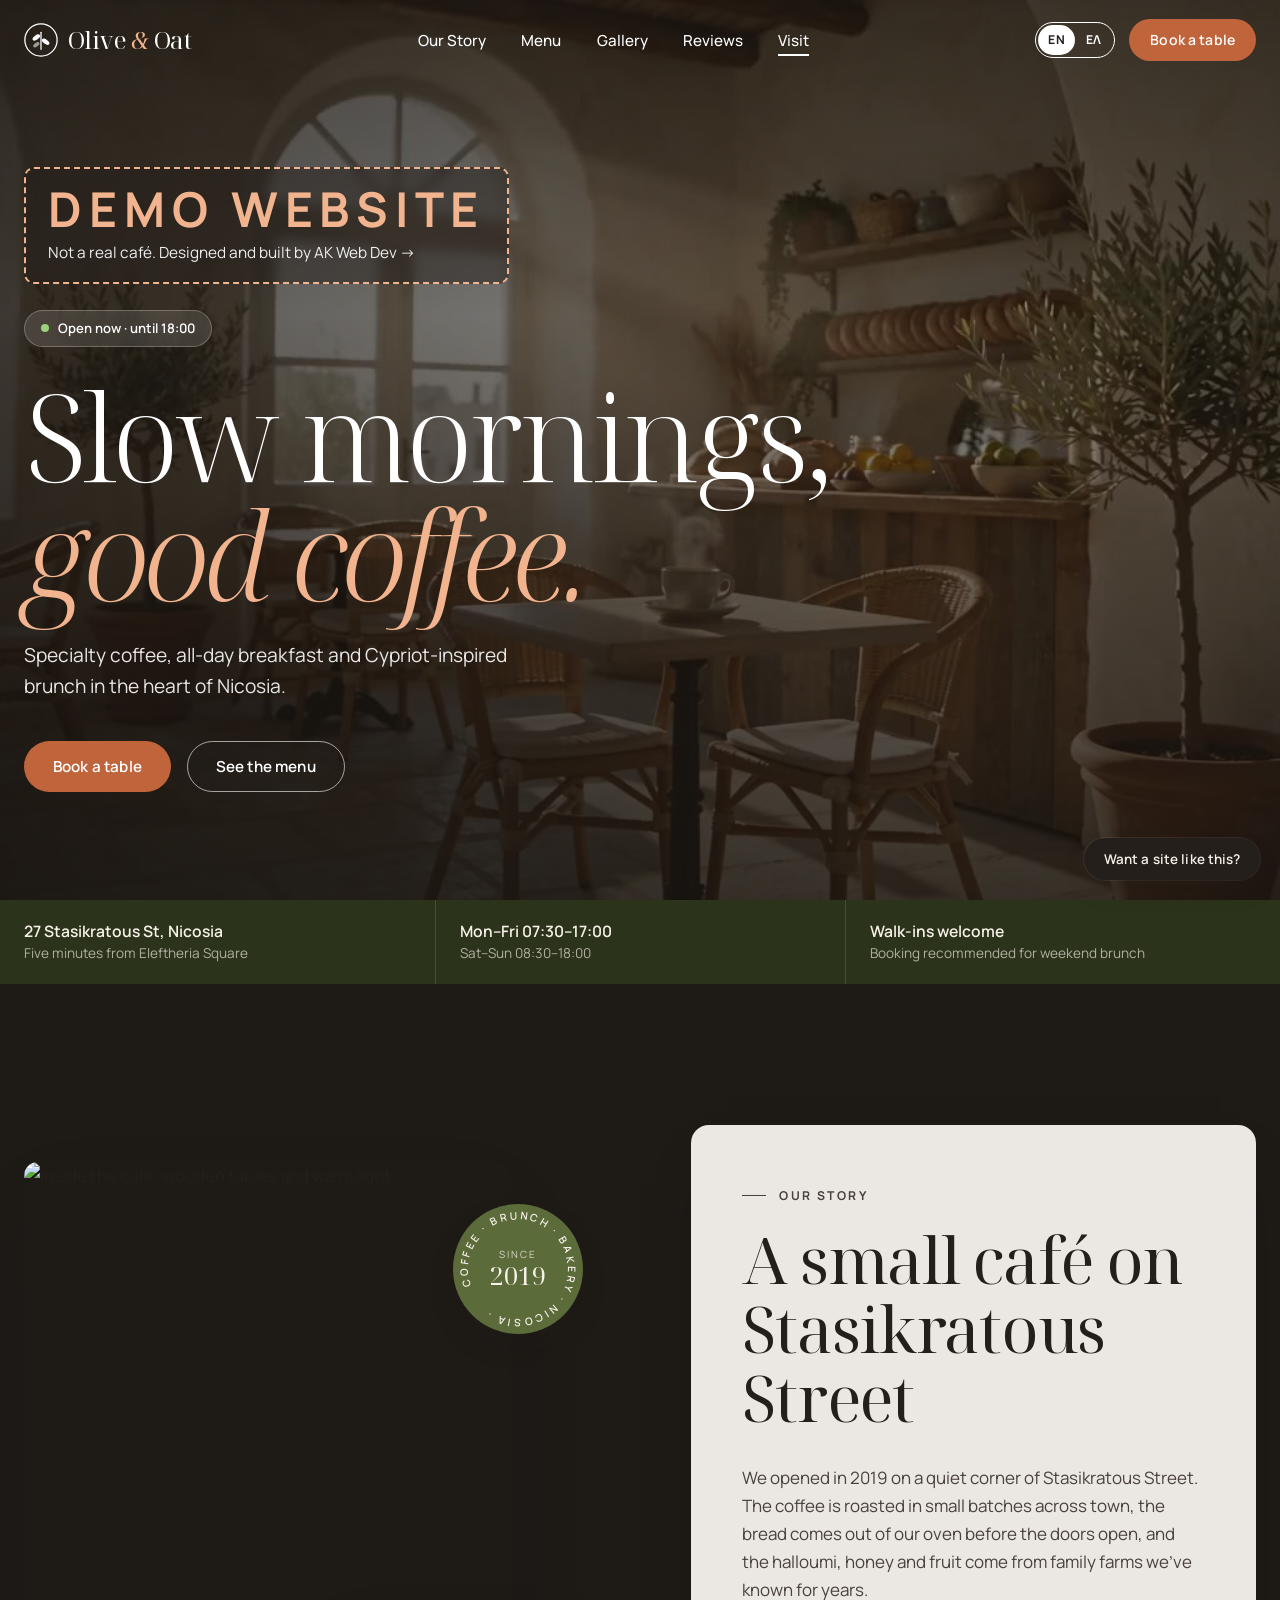
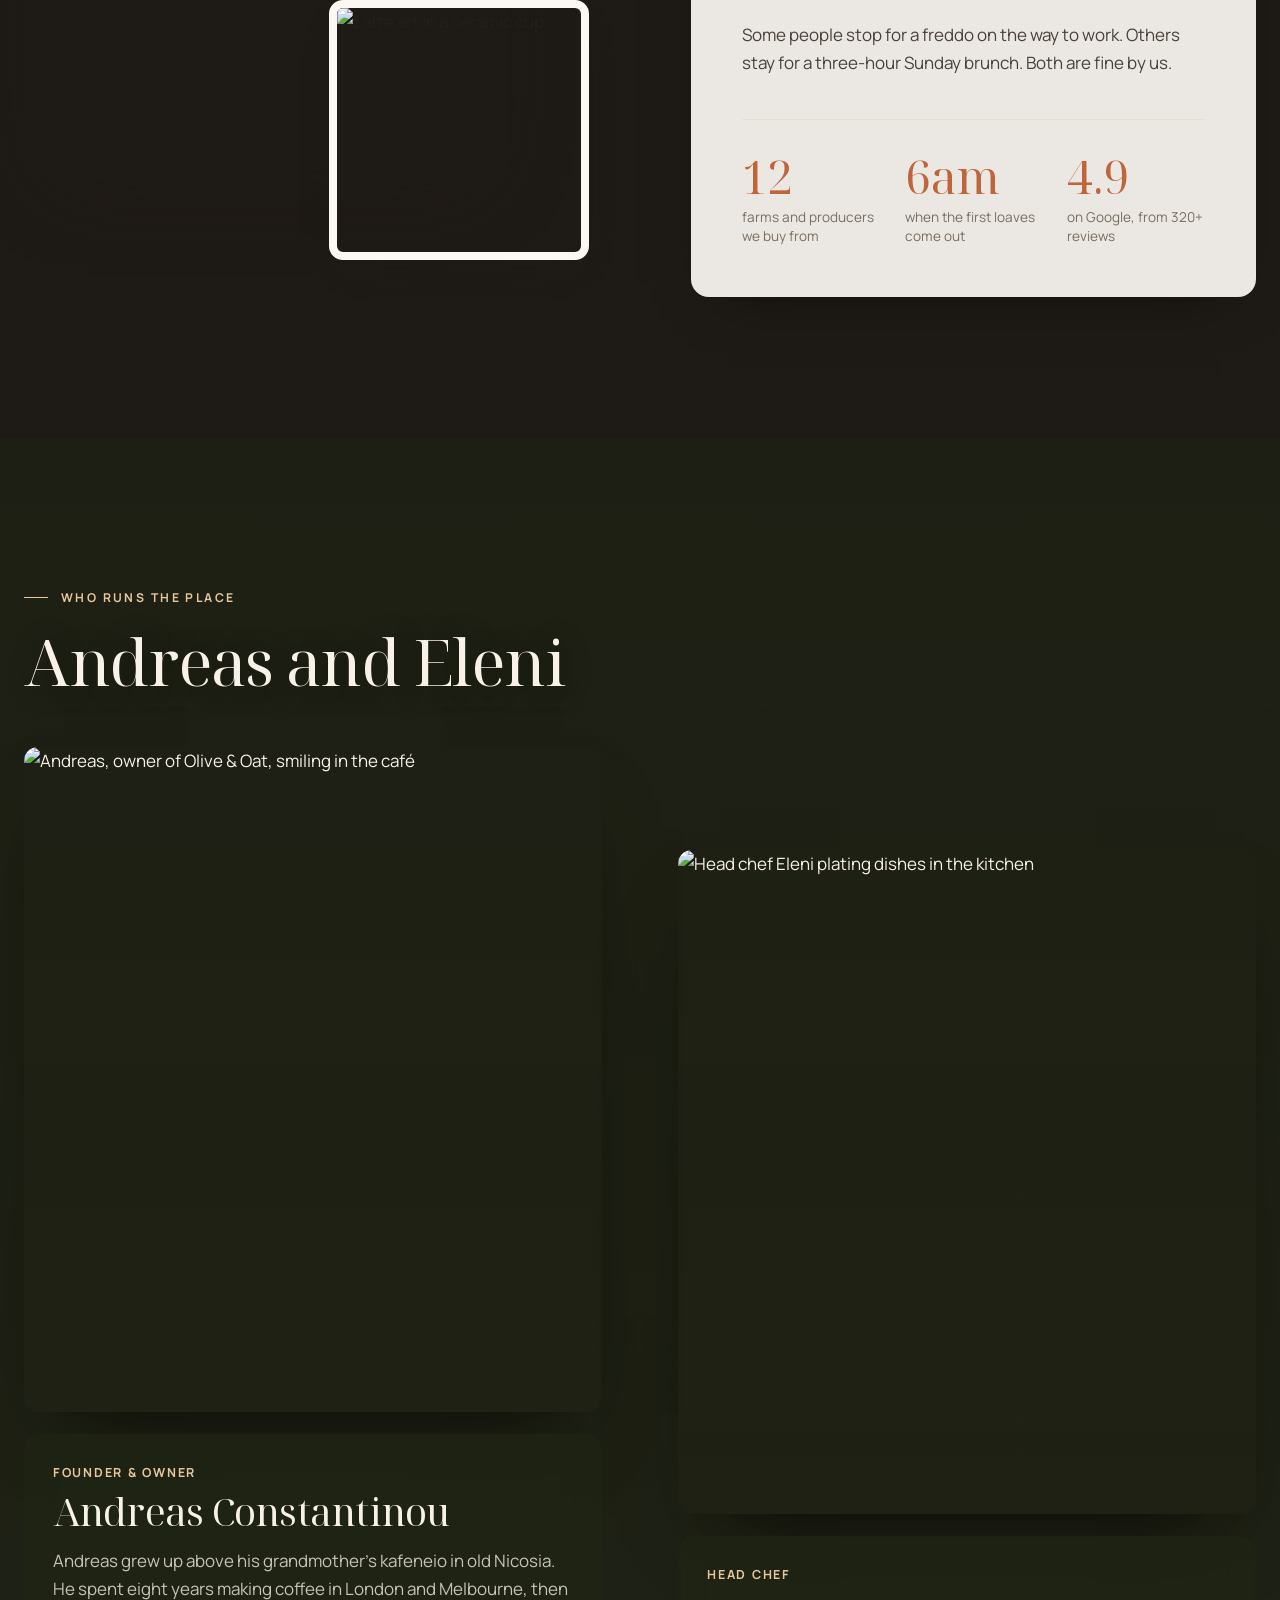
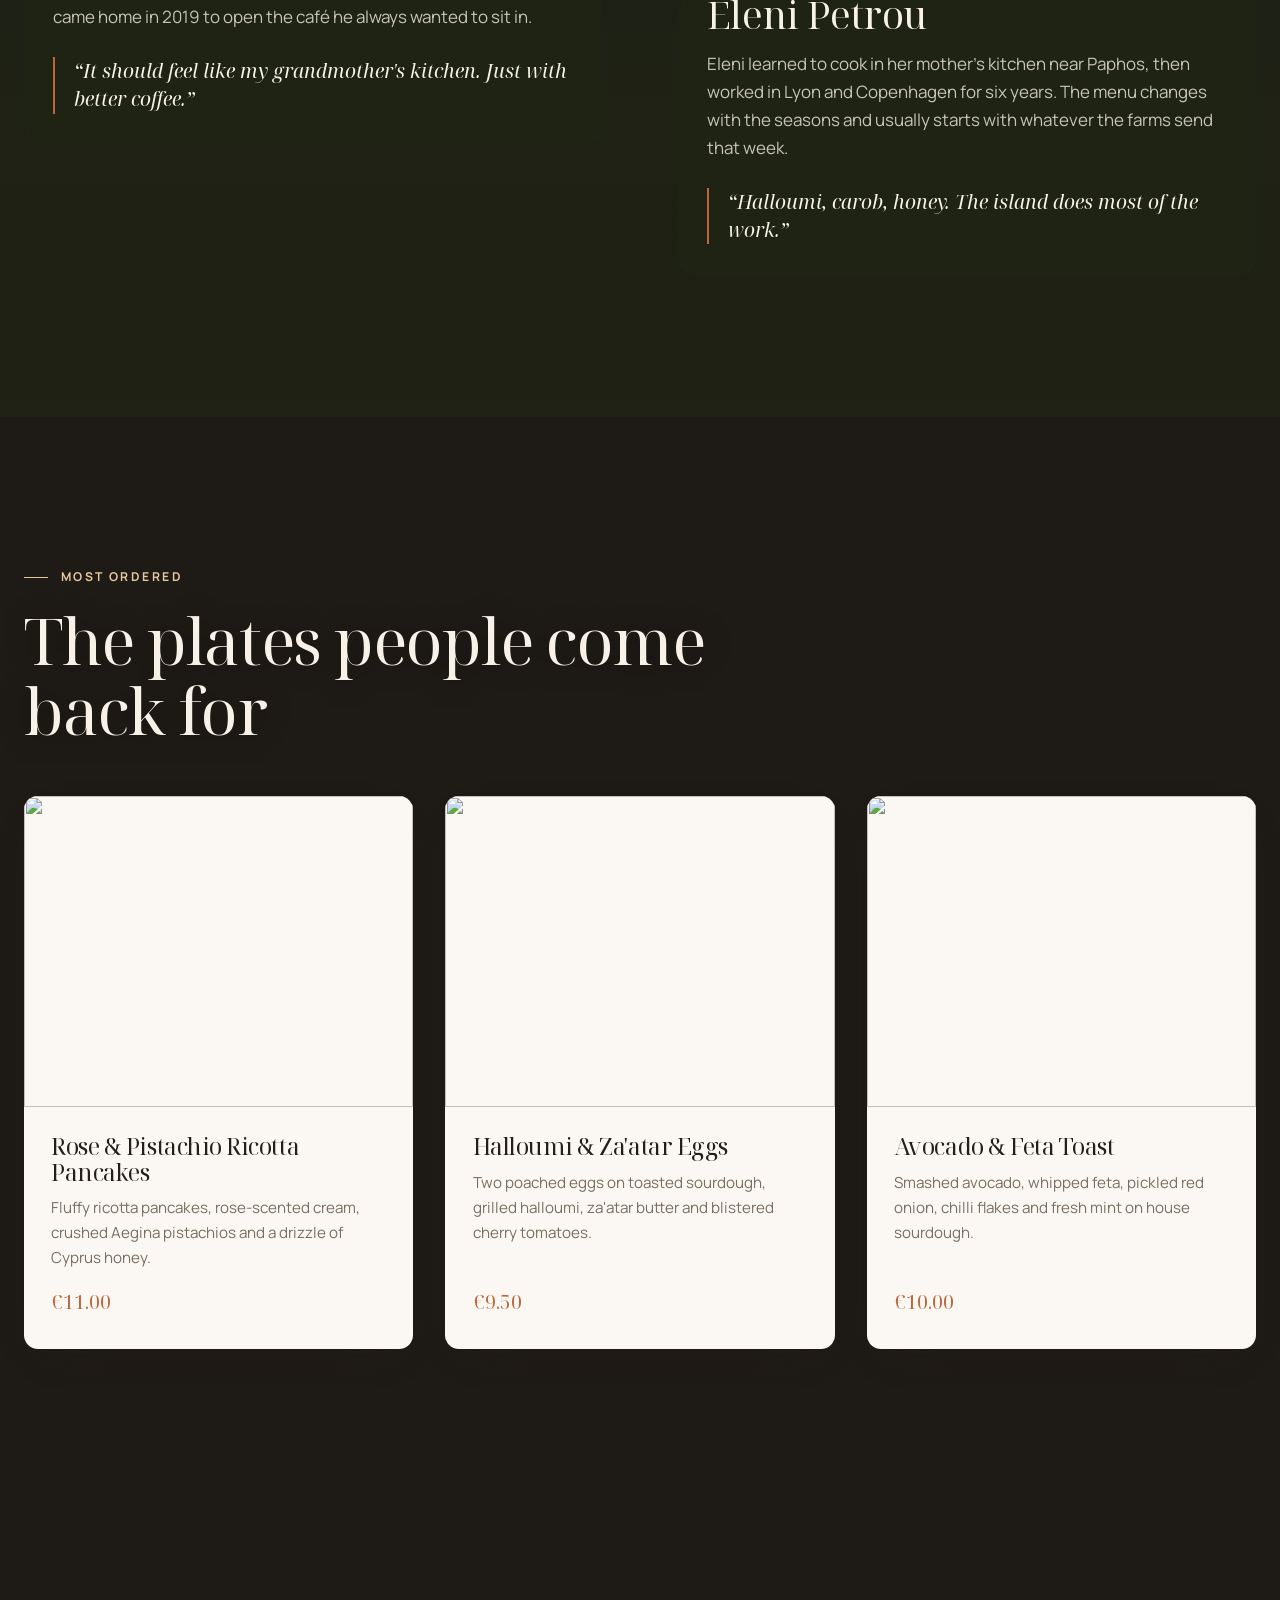
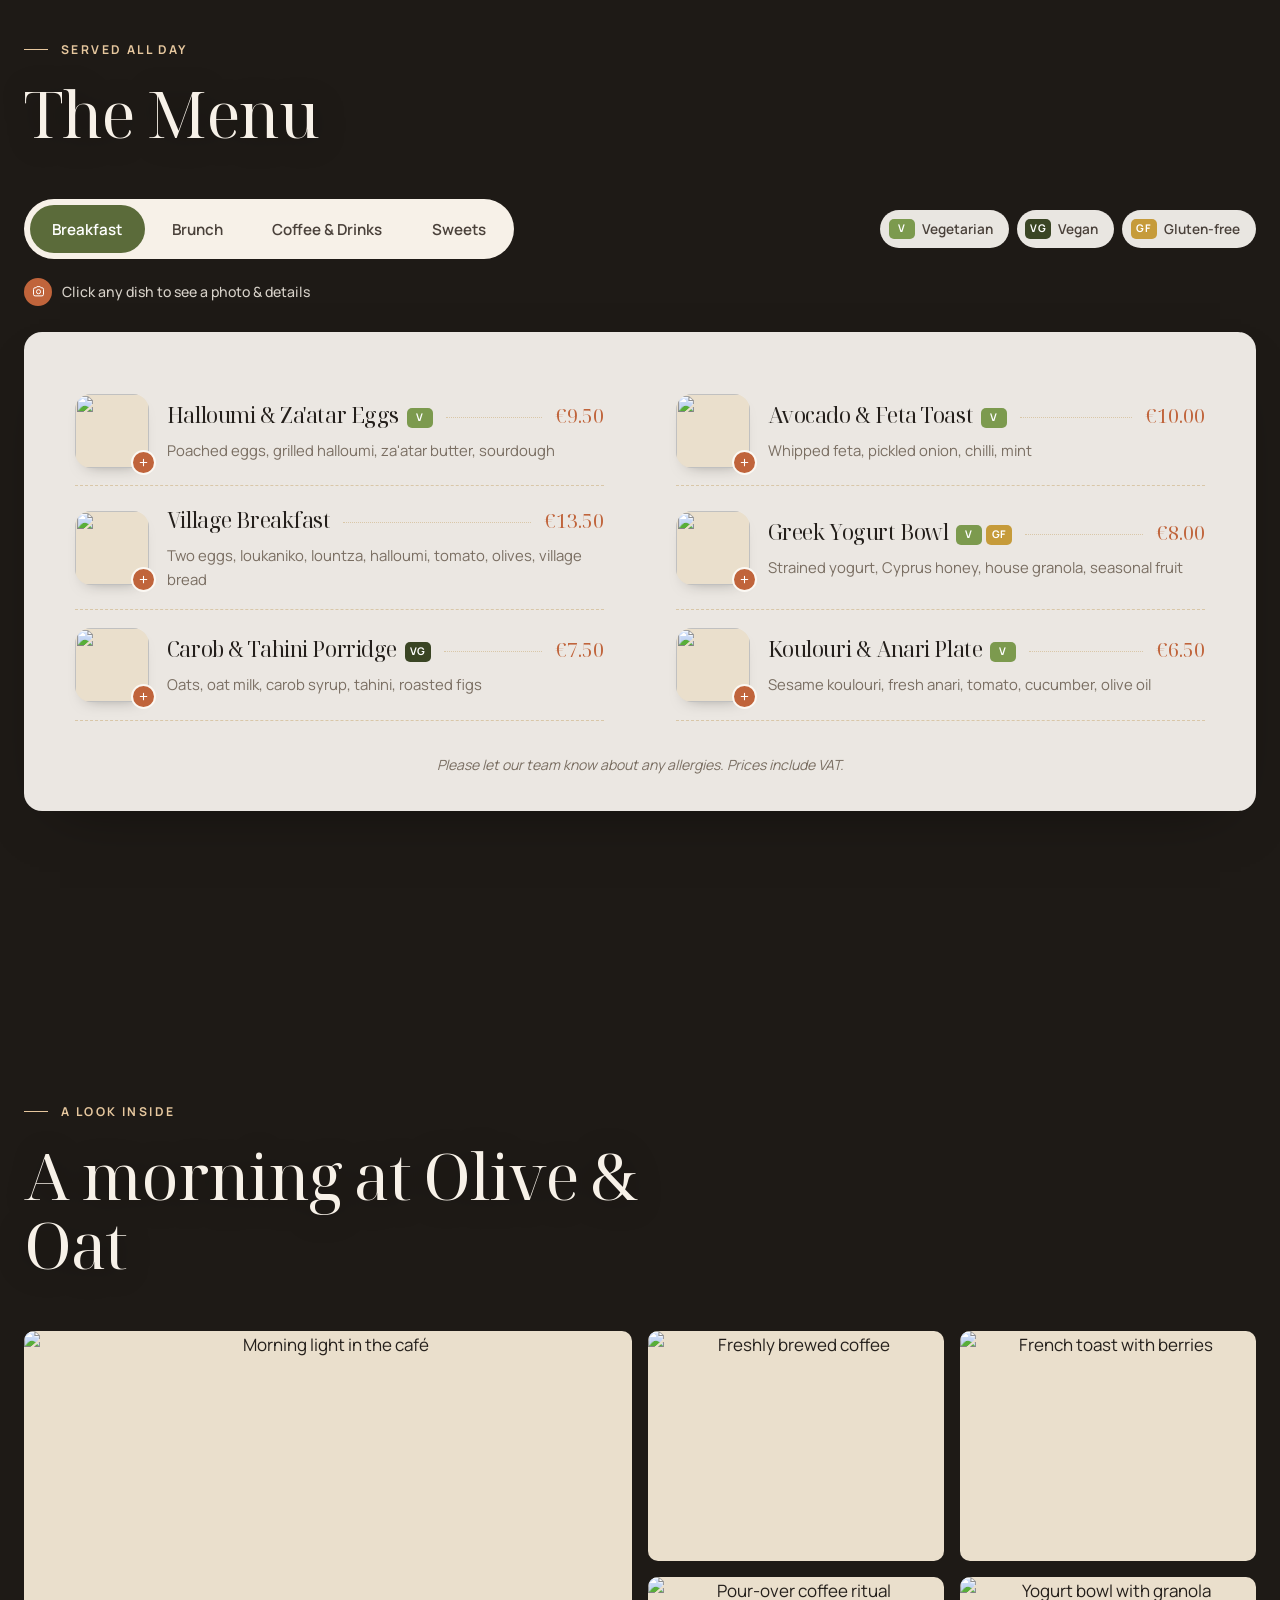
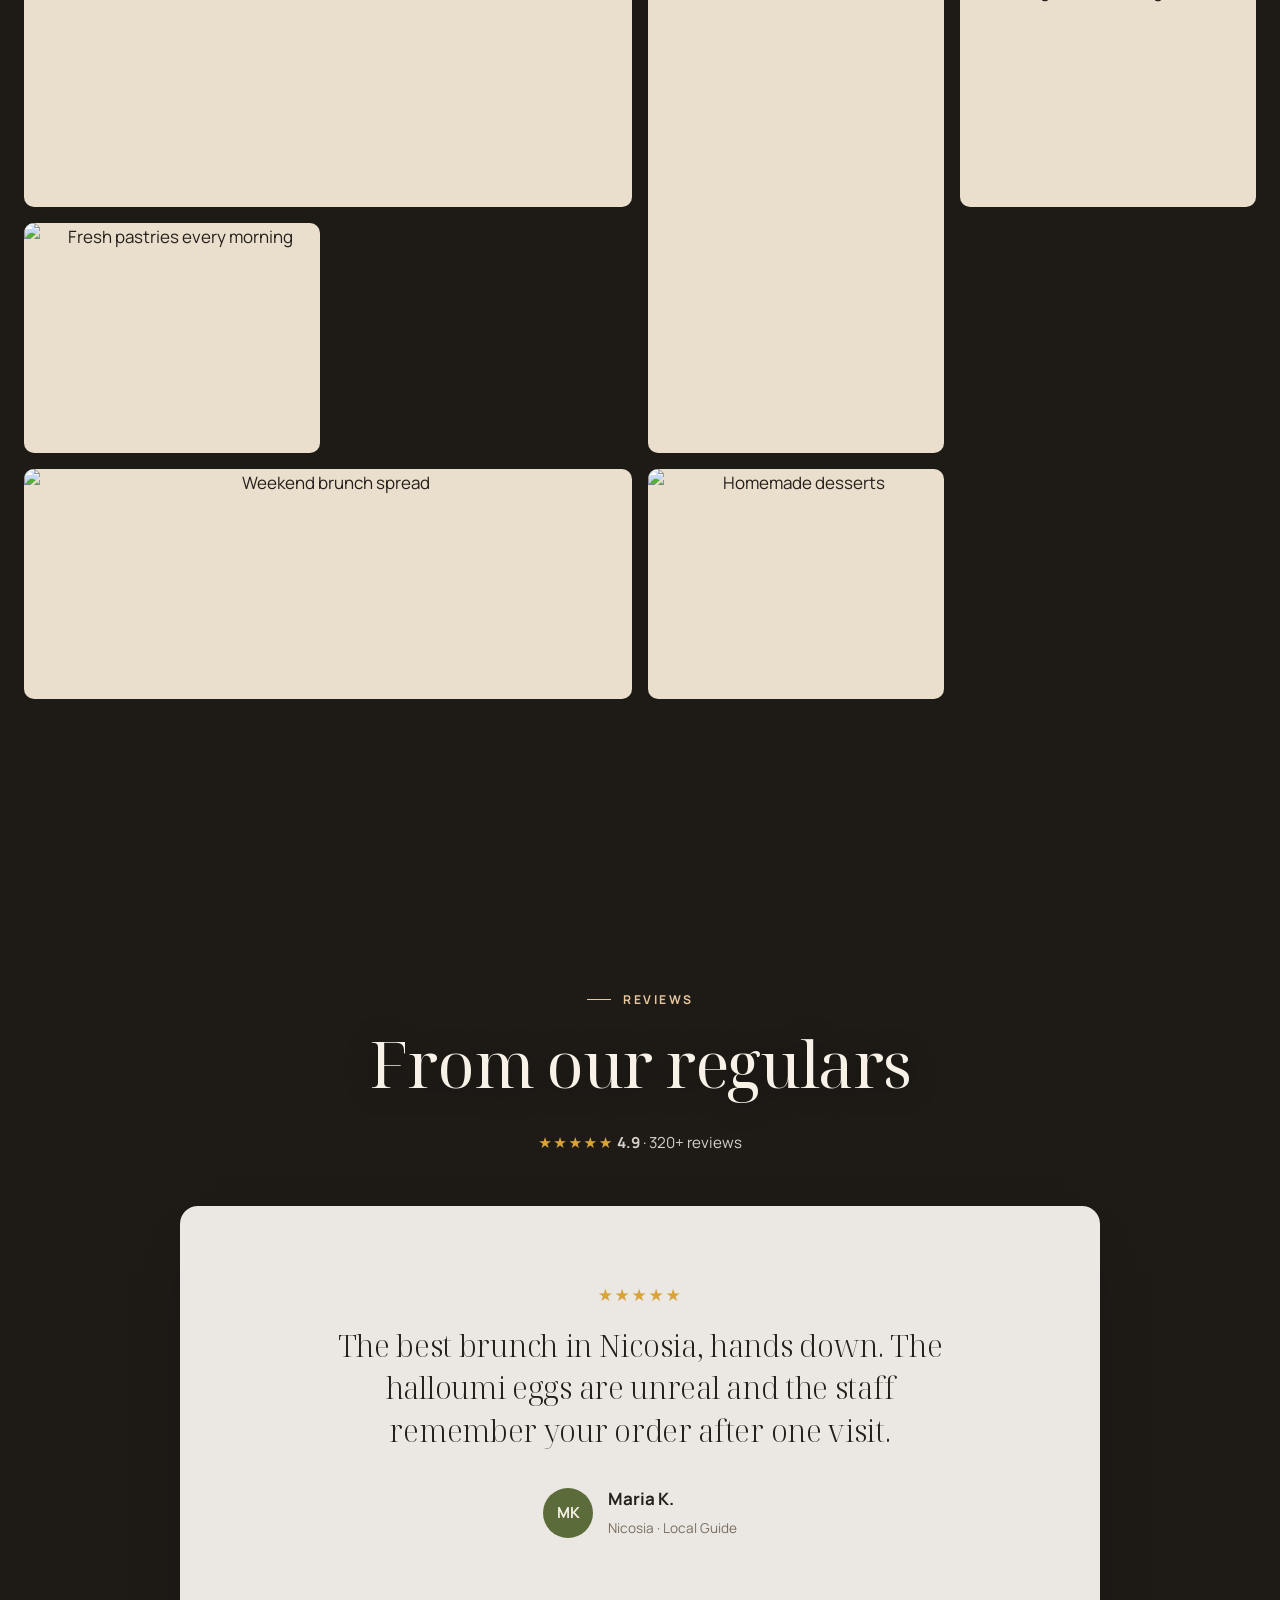
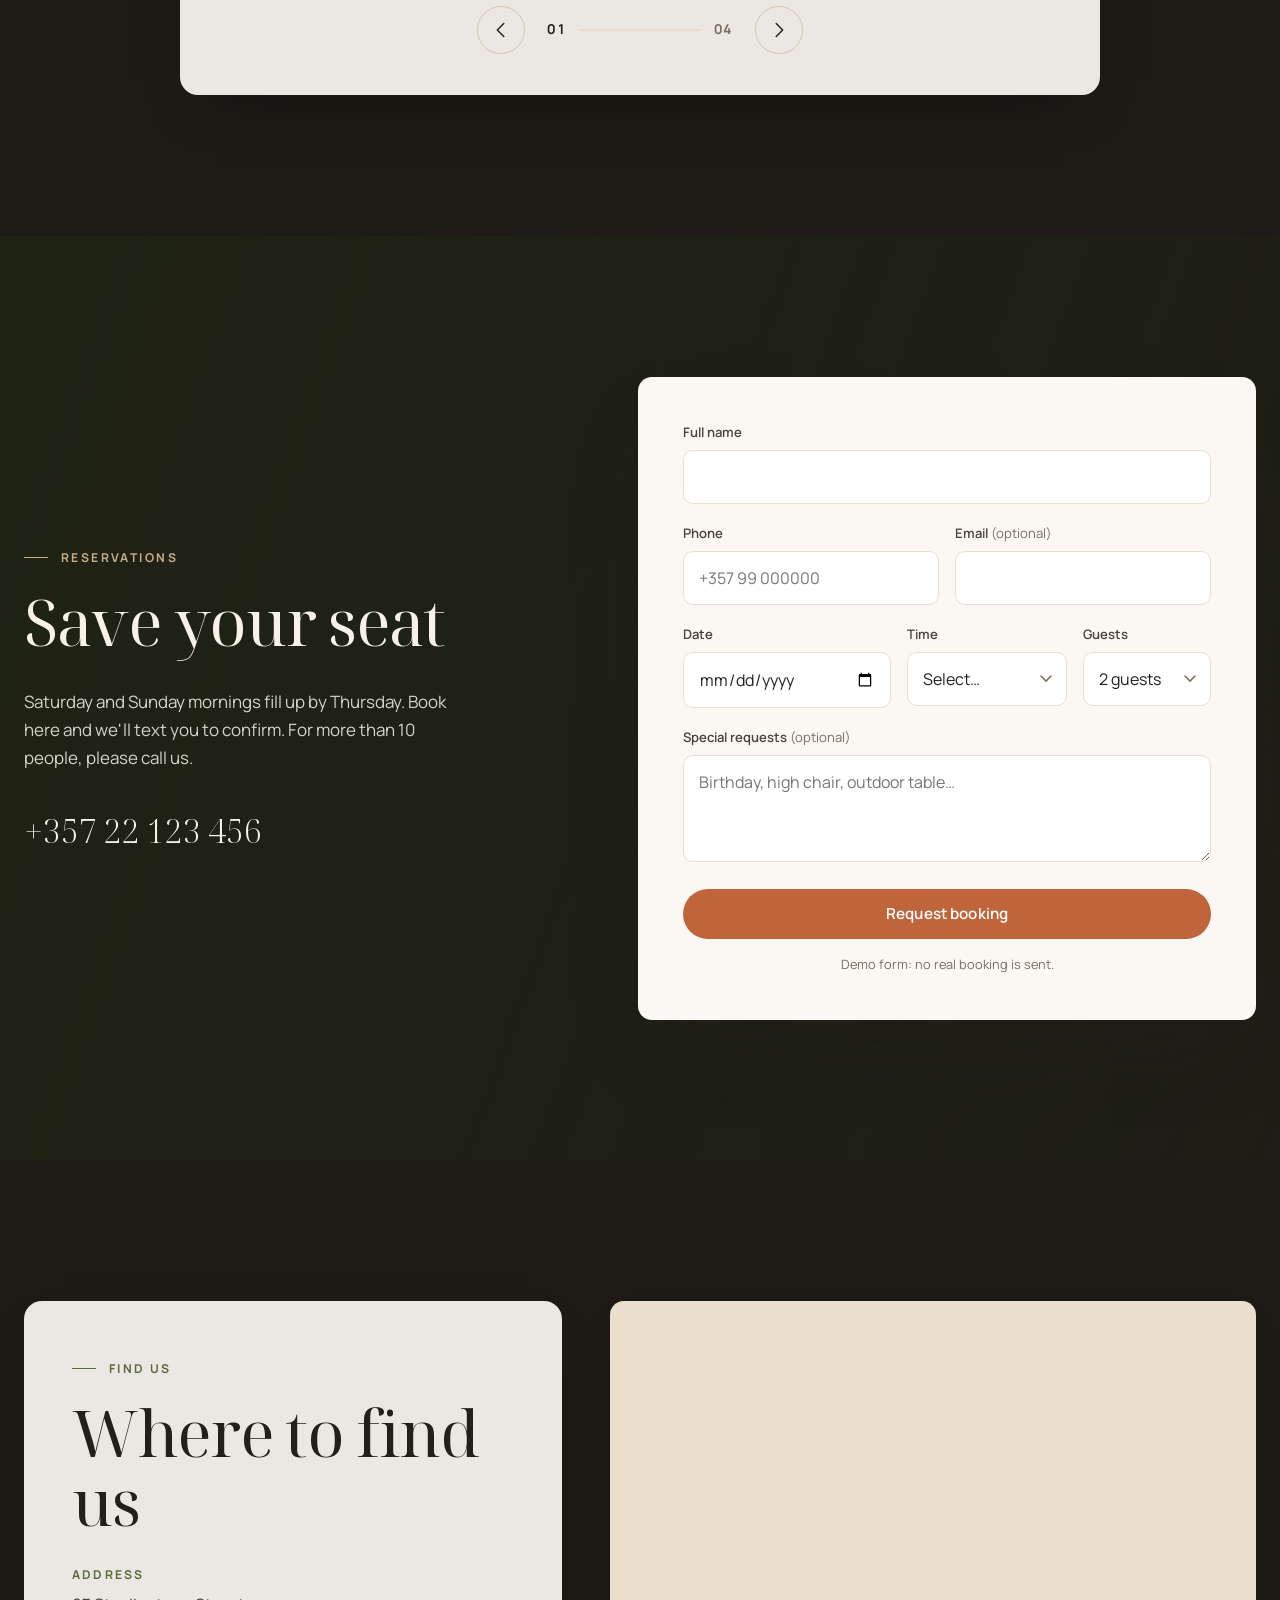
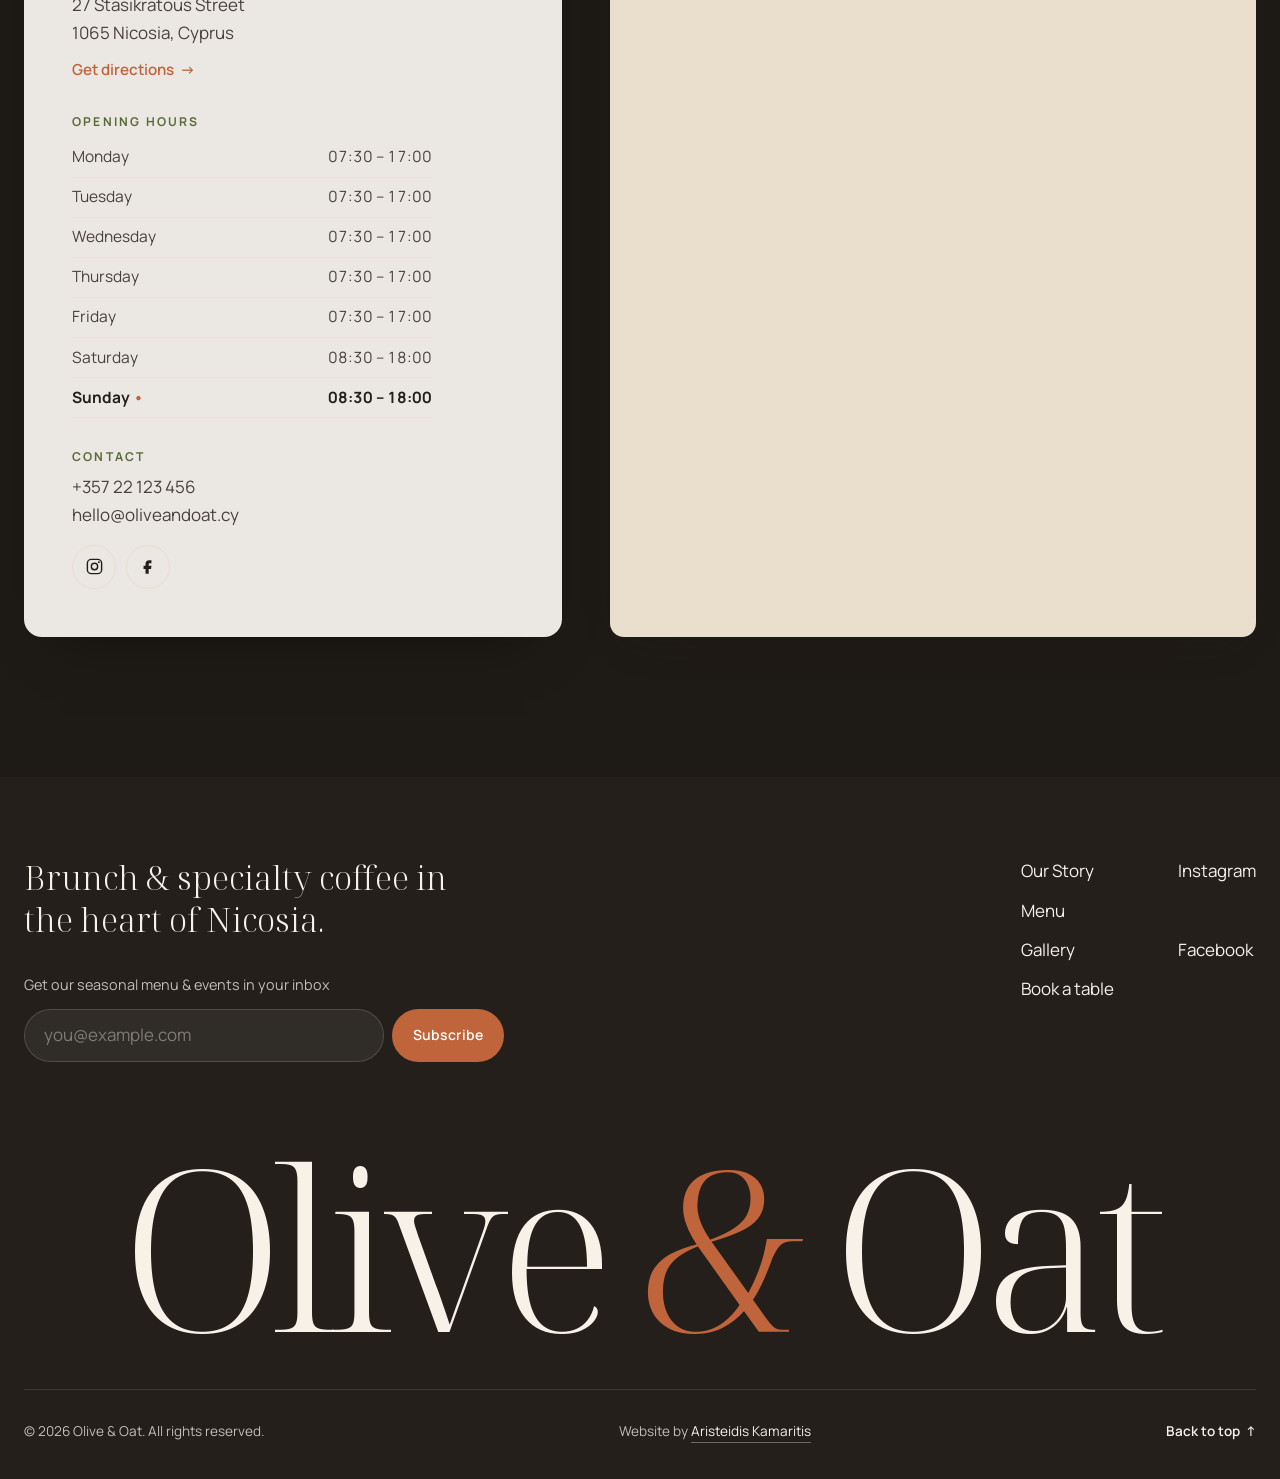
==== commit 941dad68: "Add a large Demo Website sign to the hero Links to akwebdev.com; English and Greek.  Co-Authored-By:" ====
--- a/index.html
+++ b/index.html
@@ -3,16 +3,16 @@
 <head>
   <meta charset="utf-8">
   <meta name="viewport" content="width=device-width, initial-scale=1">
-  <title>Olive &amp; Oat — Brunch &amp; Coffee in Nicosia</title>
-  <meta name="description" content="Olive & Oat is a modern brunch café in the heart of Nicosia, Cyprus. Specialty coffee, all-day breakfast and Cypriot-inspired brunch. Book your table online.">
+  <title>Olive &amp; Oat (Demo Website) | Café website concept by AK Web Dev</title>
+  <meta name="description" content="Demo website, not a real café. Olive & Oat is a concept site for a brunch café in Nicosia, designed and built by AK Web Dev to show what a business website can look like.">
   <meta name="theme-color" content="#F7F1E8">
 
   <!-- Open Graph (link previews on Facebook / Viber / WhatsApp / Messenger) -->
   <meta property="og:type" content="website">
   <link rel="canonical" href="https://akwebdev.com/olive-and-oat/">
   <meta property="og:url" content="https://akwebdev.com/olive-and-oat/">
-  <meta property="og:title" content="Olive & Oat — Brunch & Coffee in Nicosia">
-  <meta property="og:description" content="Specialty coffee, all-day breakfast and Cypriot-inspired brunch in the heart of Nicosia.">
+  <meta property="og:title" content="Olive & Oat (Demo Website) | Café website concept by AK Web Dev">
+  <meta property="og:description" content="Demo website, not a real café. A brunch café concept designed and built by AK Web Dev.">
   <meta property="og:image" content="https://images.unsplash.com/photo-1554118811-1e0d58224f24?auto=format&fit=crop&w=1200&h=630&q=80">
   <meta name="twitter:card" content="summary_large_image">
 
@@ -25,7 +25,7 @@
   <link href="https://fonts.googleapis.com/css2?family=Noto+Serif+Display:ital,wght@0,300;0,400;1,300;1,400&family=Manrope:wght@400;500;600;700&display=swap" rel="stylesheet">
   <link rel="preload" as="image" href="images/film-poster.jpg" fetchpriority="high">
 
-  <link rel="stylesheet" href="css/style.css?v=2">
+  <link rel="stylesheet" href="css/style.css?v=3">
 
   <script>
     document.documentElement.classList.add("js");
@@ -33,28 +33,24 @@
     if (/[?&]motion=1/.test(location.search)) document.documentElement.classList.add("force-motion");
   </script>
 
+  <!-- Demo site: describe it to Google as a portfolio piece, not as a real business -->
   <script type="application/ld+json">
   {
     "@context": "https://schema.org",
-    "@type": "CafeOrCoffeeShop",
-    "name": "Olive & Oat",
+    "@type": "WebPage",
+    "name": "Olive & Oat (Demo Website)",
+    "description": "Demo website, not a real café. Olive & Oat is a concept site for a brunch café in Nicosia, designed and built by AK Web Dev to show what a business website can look like.",
     "url": "https://akwebdev.com/olive-and-oat/",
-    "image": "https://images.unsplash.com/photo-1554118811-1e0d58224f24?auto=format&fit=crop&w=1200&q=80",
-    "servesCuisine": ["Brunch", "Breakfast", "Coffee", "Mediterranean"],
-    "priceRange": "€€",
-    "telephone": "+357 22 123 456",
-    "address": {
-      "@type": "PostalAddress",
-      "streetAddress": "27 Stasikratous Street",
-      "addressLocality": "Nicosia",
-      "postalCode": "1065",
-      "addressCountry": "CY"
+    "isPartOf": {
+      "@type": "WebSite",
+      "name": "AK Web Dev",
+      "url": "https://akwebdev.com/"
     },
-    "openingHoursSpecification": [
-      { "@type": "OpeningHoursSpecification", "dayOfWeek": ["Monday","Tuesday","Wednesday","Thursday","Friday"], "opens": "07:30", "closes": "17:00" },
-      { "@type": "OpeningHoursSpecification", "dayOfWeek": ["Saturday","Sunday"], "opens": "08:30", "closes": "18:00" }
-    ],
-    "acceptsReservations": "True"
+    "creator": {
+      "@type": "Person",
+      "name": "Aristeidis Kamaritis",
+      "url": "https://akwebdev.com/"
+    }
   }
   </script>
 </head>
@@ -112,6 +108,10 @@
     <section class="hero" aria-labelledby="hero-title">
       <div class="hero-media" aria-hidden="true"></div>
       <div class="container hero-content">
+        <a class="demo-sign" href="https://akwebdev.com/" target="_blank" rel="noopener">
+          <span class="demo-sign-title" data-i18n="demo.title">Demo website</span>
+          <span class="demo-sign-text" data-i18n="demo.text">Not a real café. Designed and built by AK Web Dev →</span>
+        </a>
         <p class="status-pill" id="open-status" aria-live="polite"><span class="dot"></span><span class="status-text">&nbsp;</span></p>
         <h1 id="hero-title" class="hero-title" data-split>
           <span data-i18n="hero.line1">Slow mornings,</span>
@@ -512,7 +512,7 @@
 
   <script src="https://cdnjs.cloudflare.com/ajax/libs/gsap/3.12.5/gsap.min.js" defer></script>
   <script src="https://cdnjs.cloudflare.com/ajax/libs/gsap/3.12.5/ScrollTrigger.min.js" defer></script>
-  <script src="js/data.js?v=2" defer></script>
-  <script src="js/main.js?v=2" defer></script>
+  <script src="js/data.js?v=3" defer></script>
+  <script src="js/main.js?v=3" defer></script>
 </body>
 </html>
--- a/css/style.css
+++ b/css/style.css
@@ -713,3 +713,20 @@
 @media (prefers-reduced-motion: reduce) {
   html:not(.force-motion) *, html:not(.force-motion) *::before, html:not(.force-motion) *::after { animation-duration: .01ms !important; animation-iteration-count: 1 !important; transition-duration: .01ms !important; }
 }
+
+/* ---------- Demo website sign (this is a portfolio concept, not a real café) ---------- */
+.demo-sign {
+  display: grid; width: fit-content; gap: .45rem; max-width: 100%;
+  margin-bottom: 1.6rem; padding: 1rem 1.4rem 1.05rem;
+  border: 2px dashed var(--peach); border-radius: var(--radius-sm);
+  background: rgba(36, 31, 27, .5);
+  -webkit-backdrop-filter: blur(6px); backdrop-filter: blur(6px);
+  color: var(--white); text-decoration: none;
+  transition: background .25s var(--ease), border-color .25s var(--ease);
+}
+.demo-sign:hover { background: rgba(36, 31, 27, .7); border-style: solid; }
+.demo-sign-title {
+  font-family: var(--font-sans); font-weight: 700; text-transform: uppercase;
+  font-size: clamp(1.7rem, 4.4vw, 3rem); letter-spacing: .14em; line-height: 1; color: var(--peach);
+}
+.demo-sign-text { font-size: clamp(.85rem, 1.2vw, .98rem); opacity: .92; }
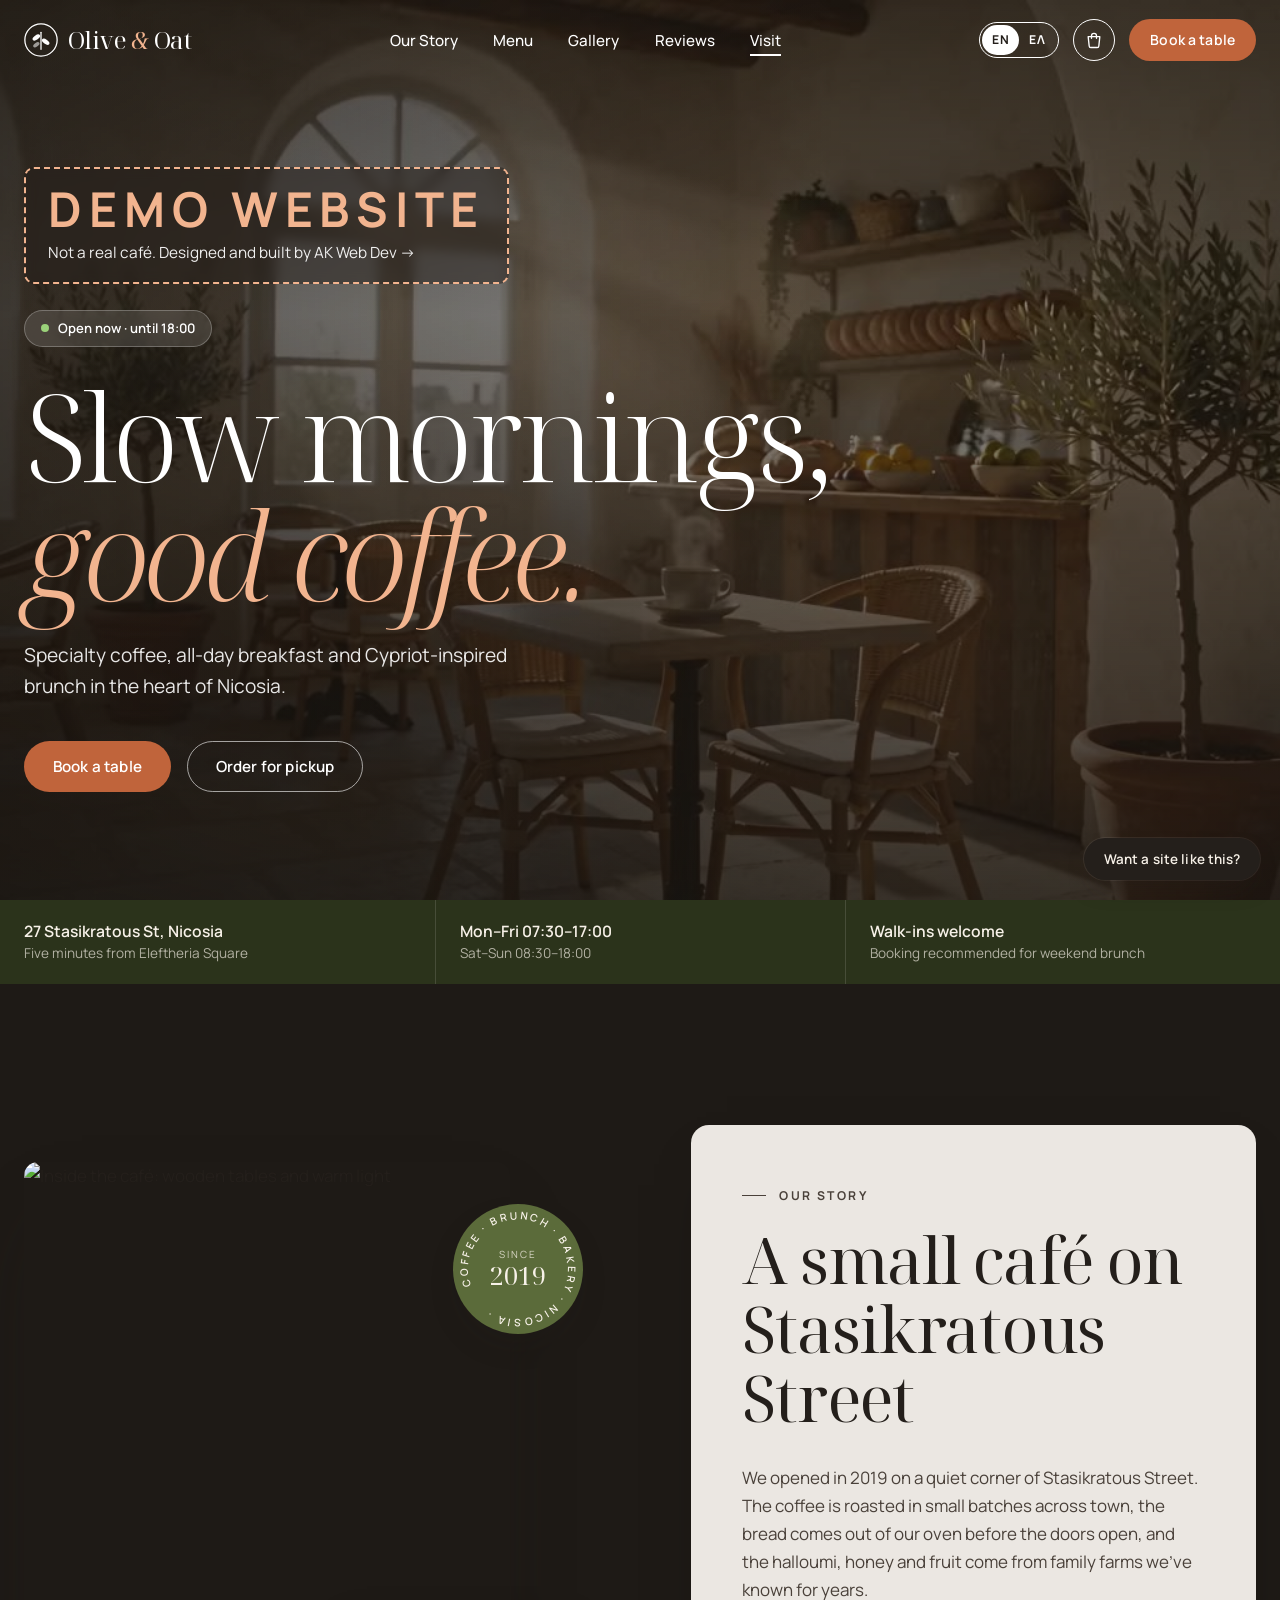
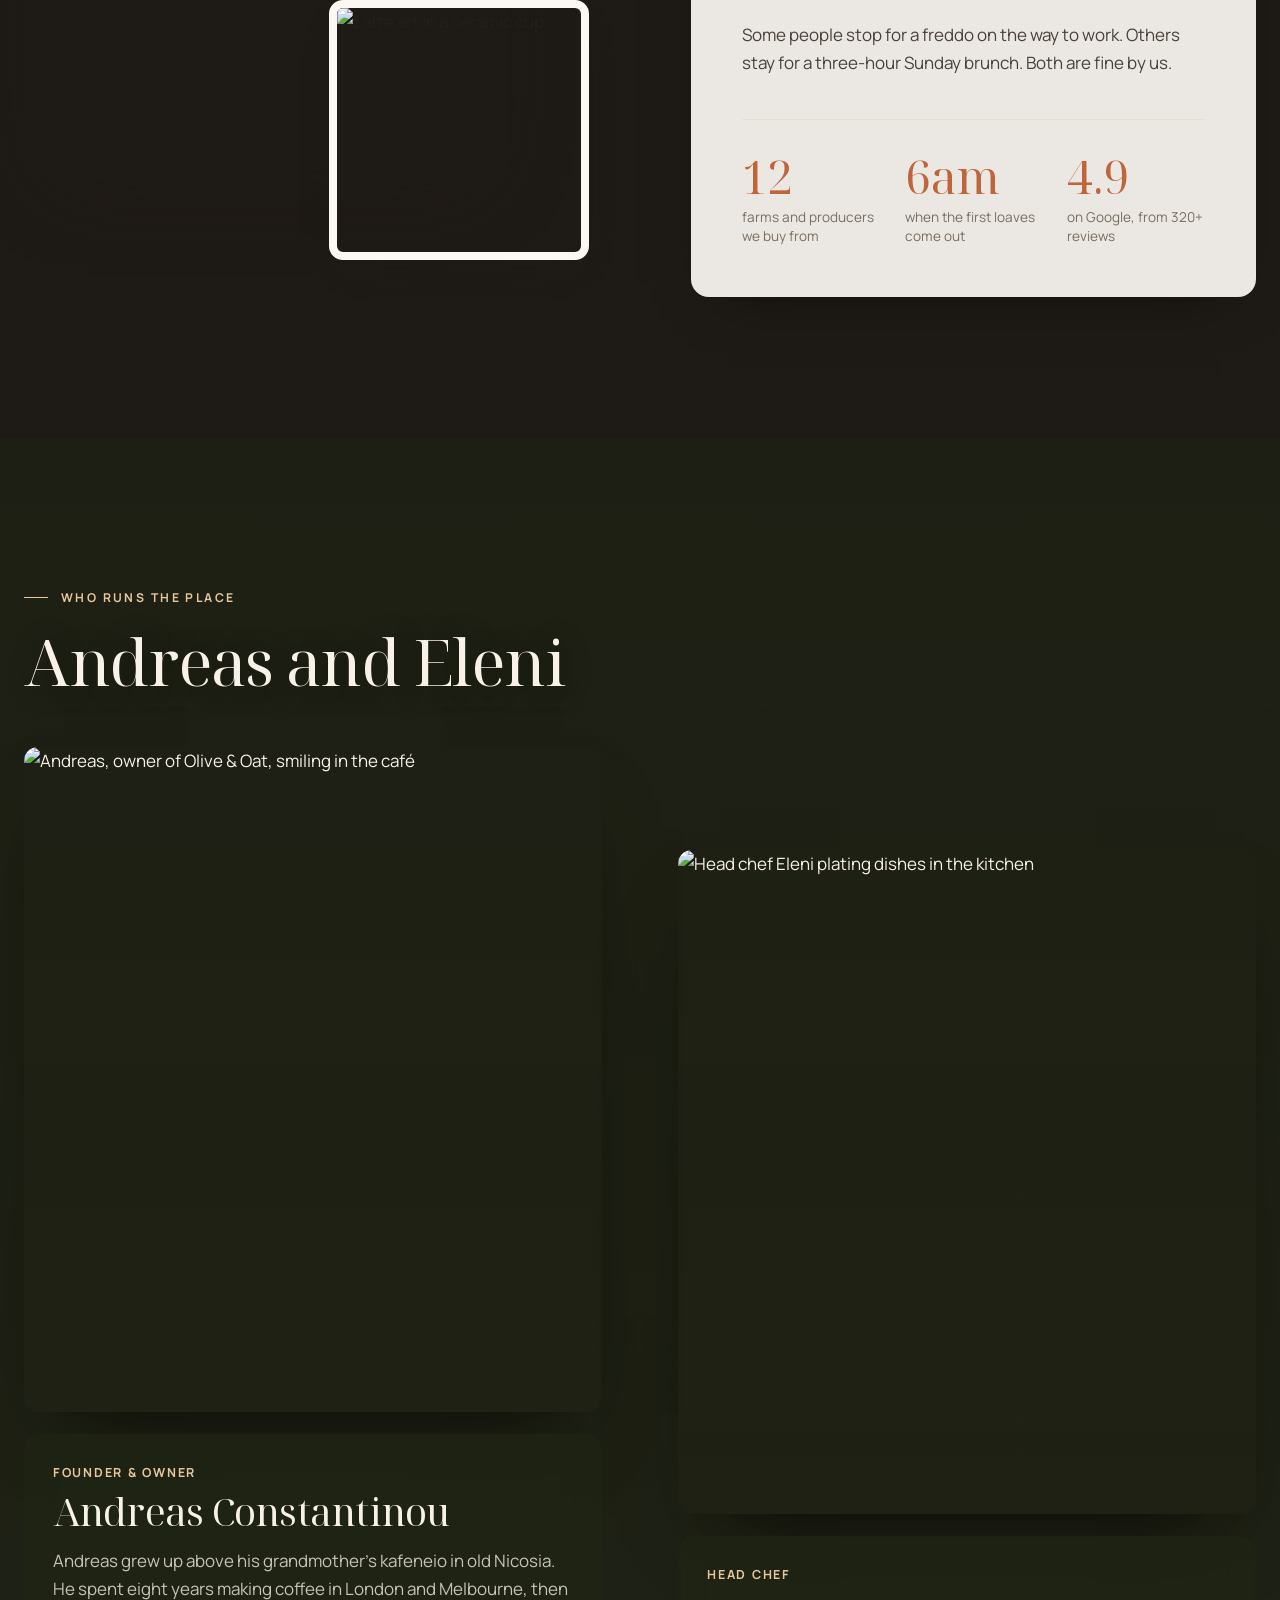
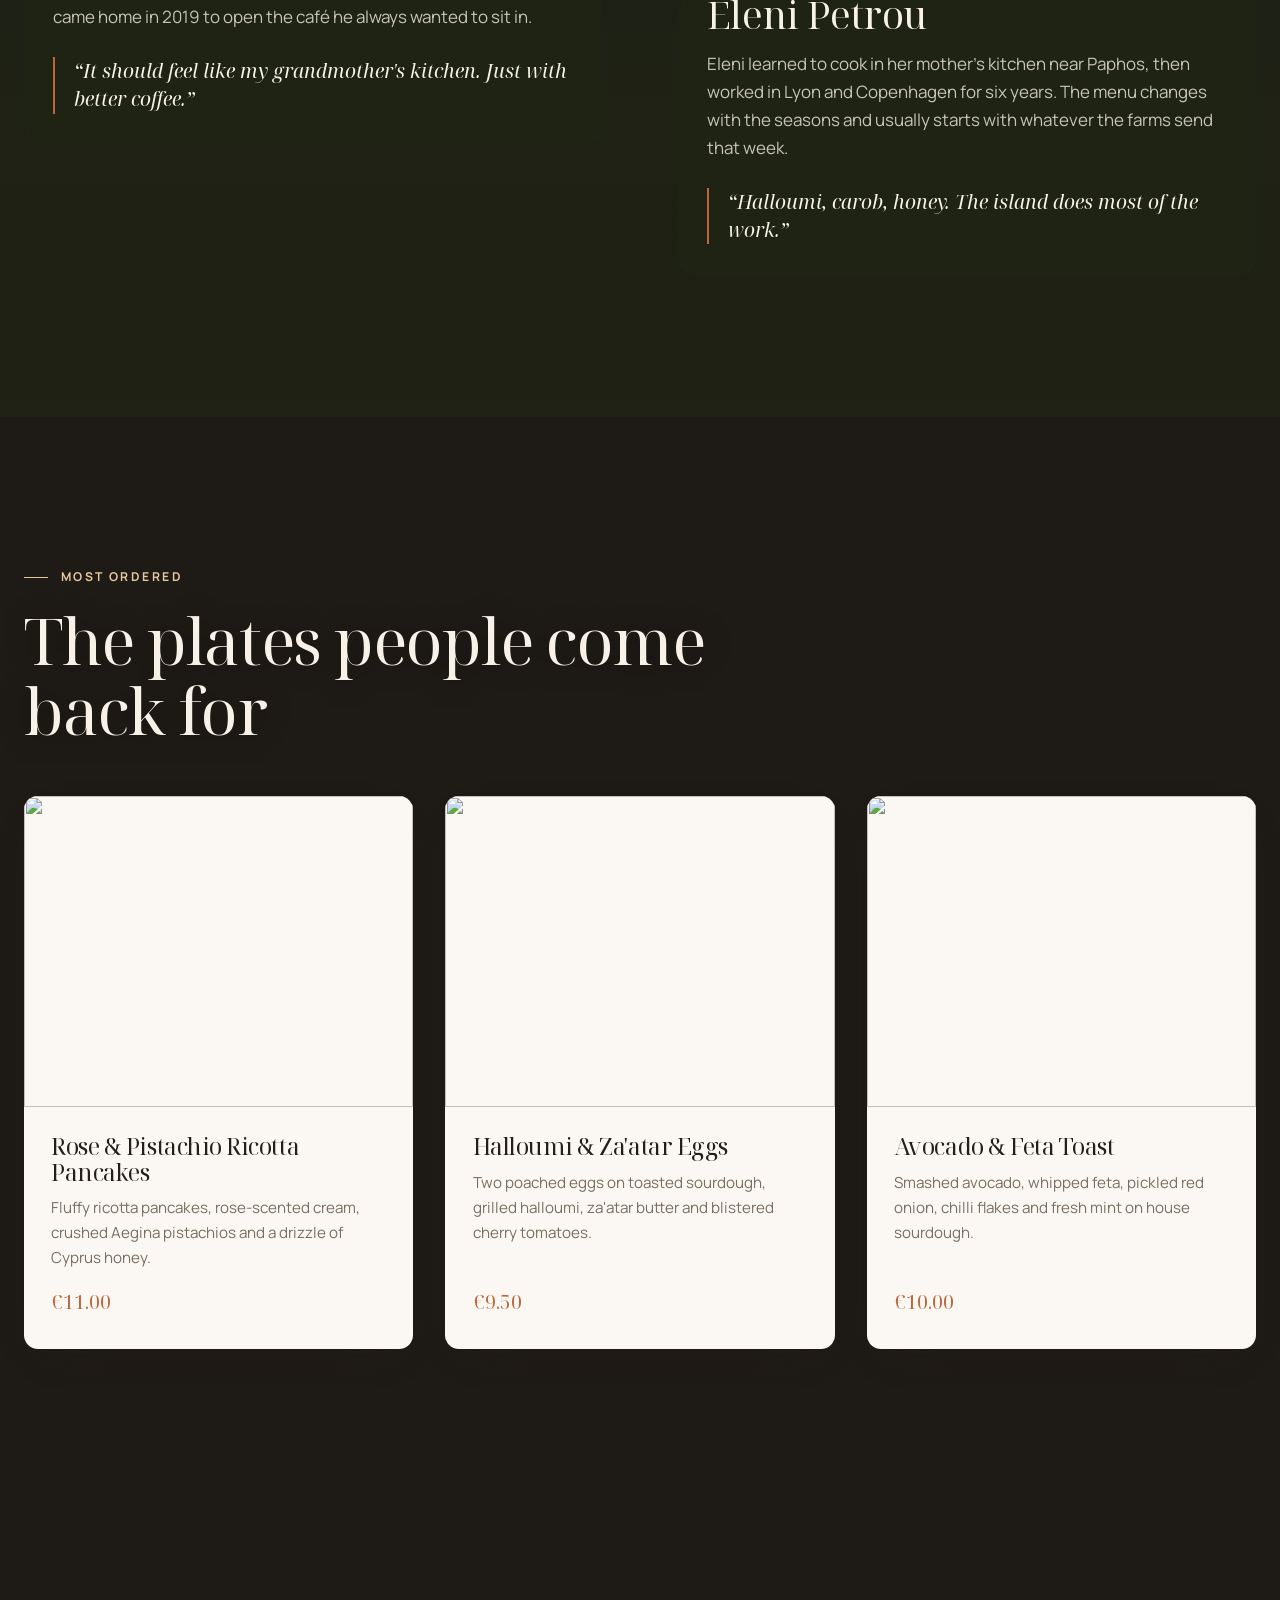
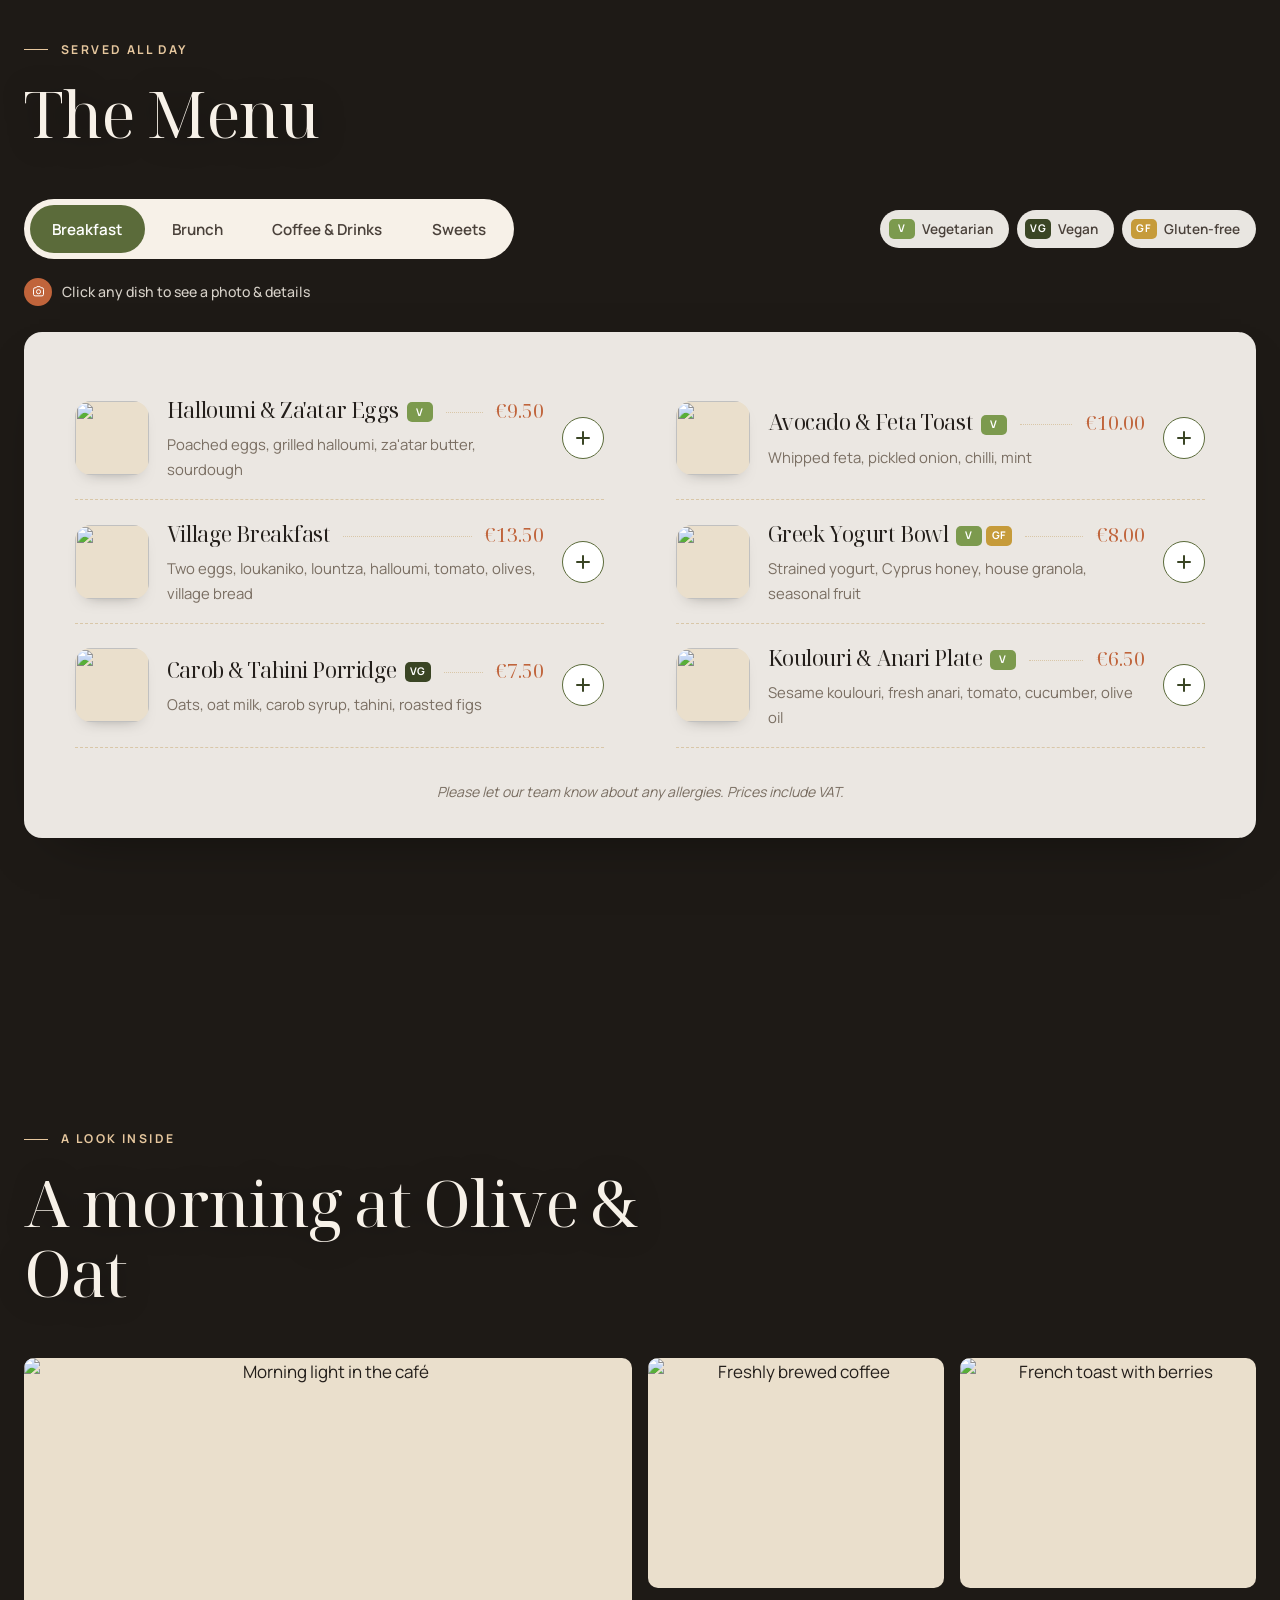
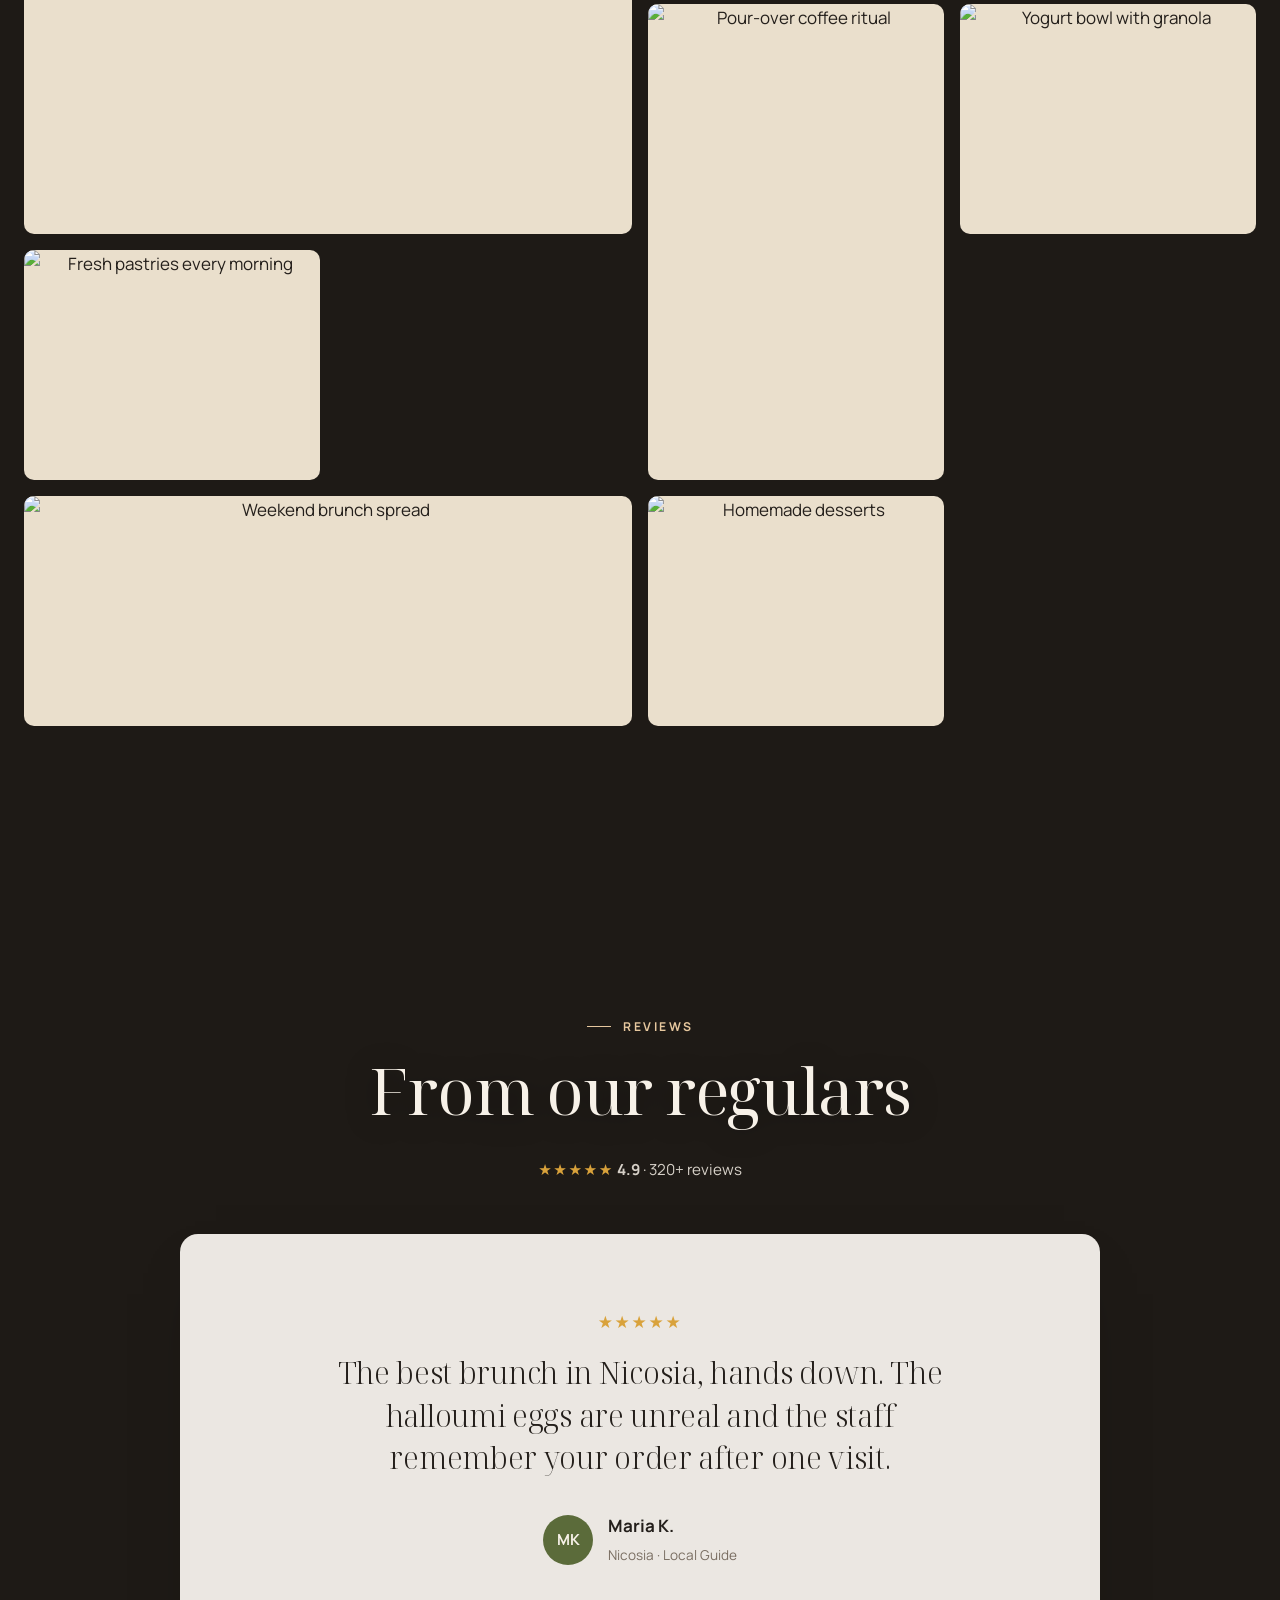
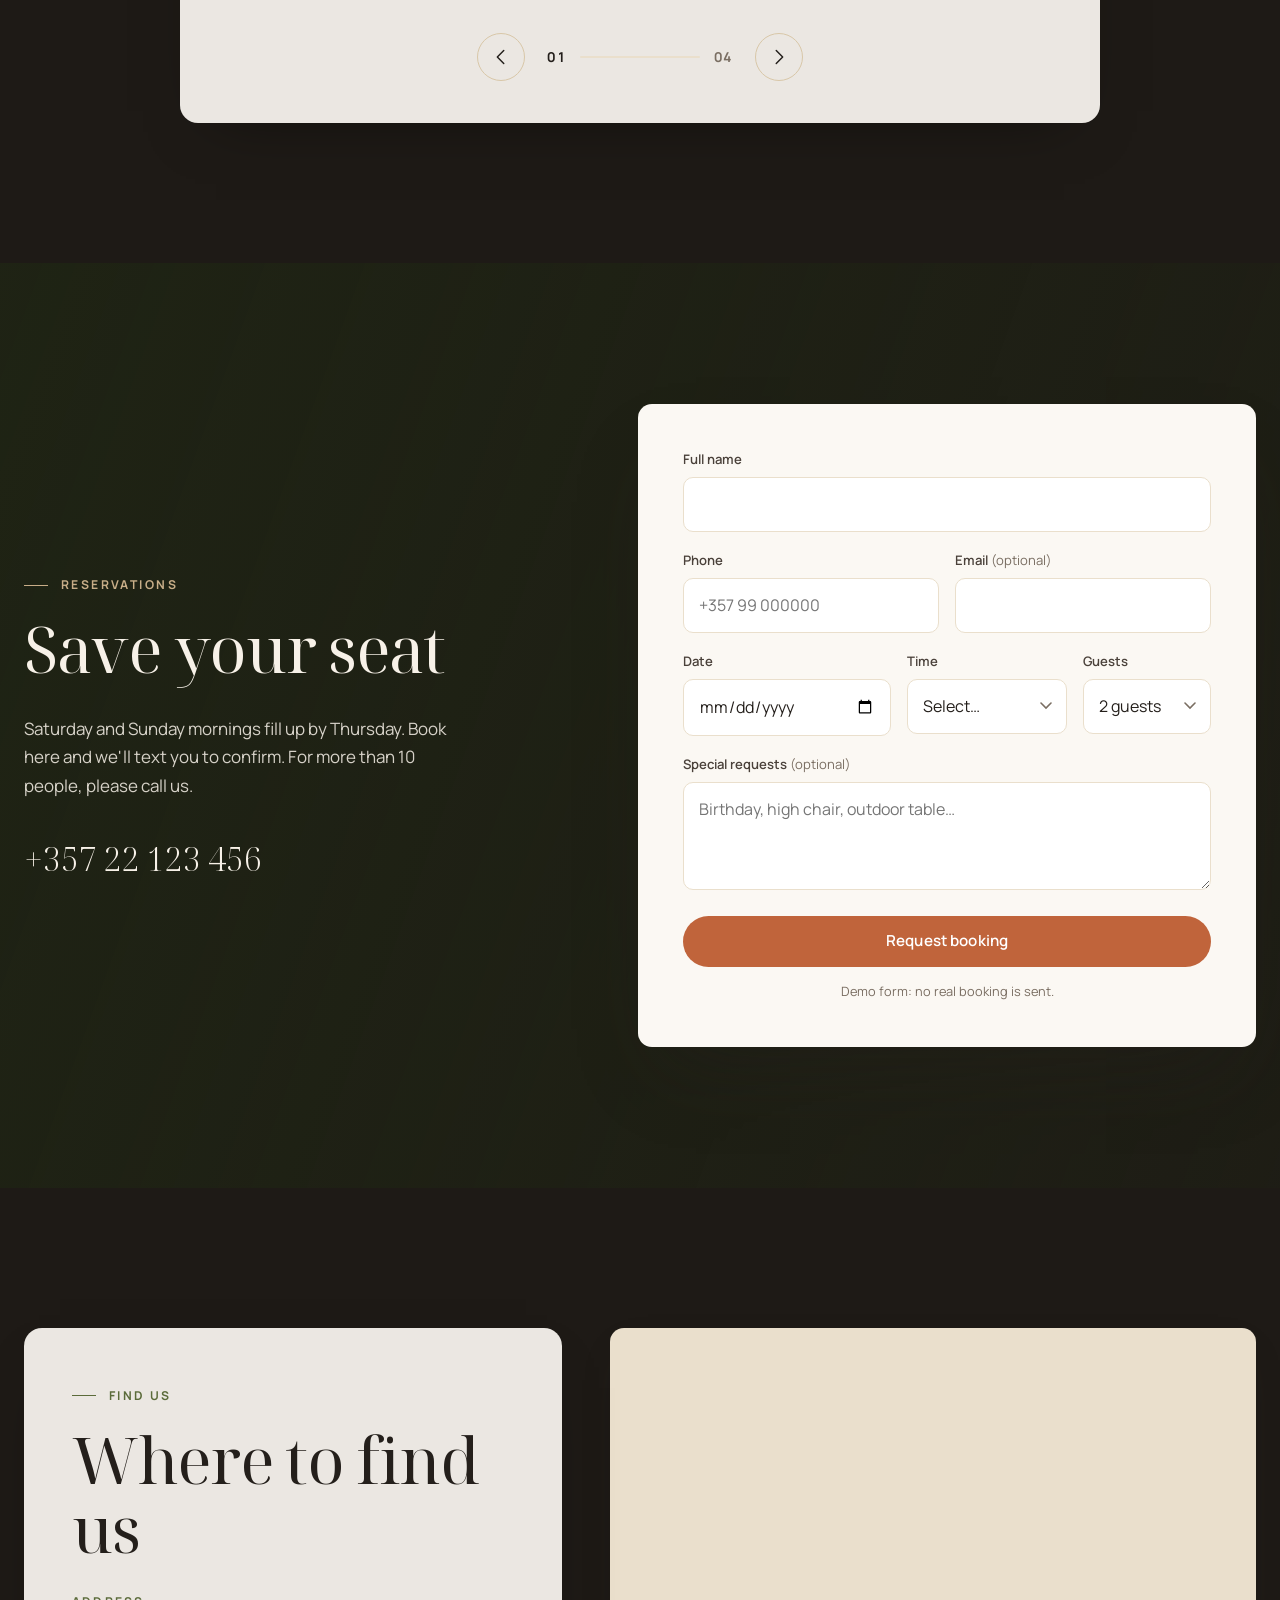
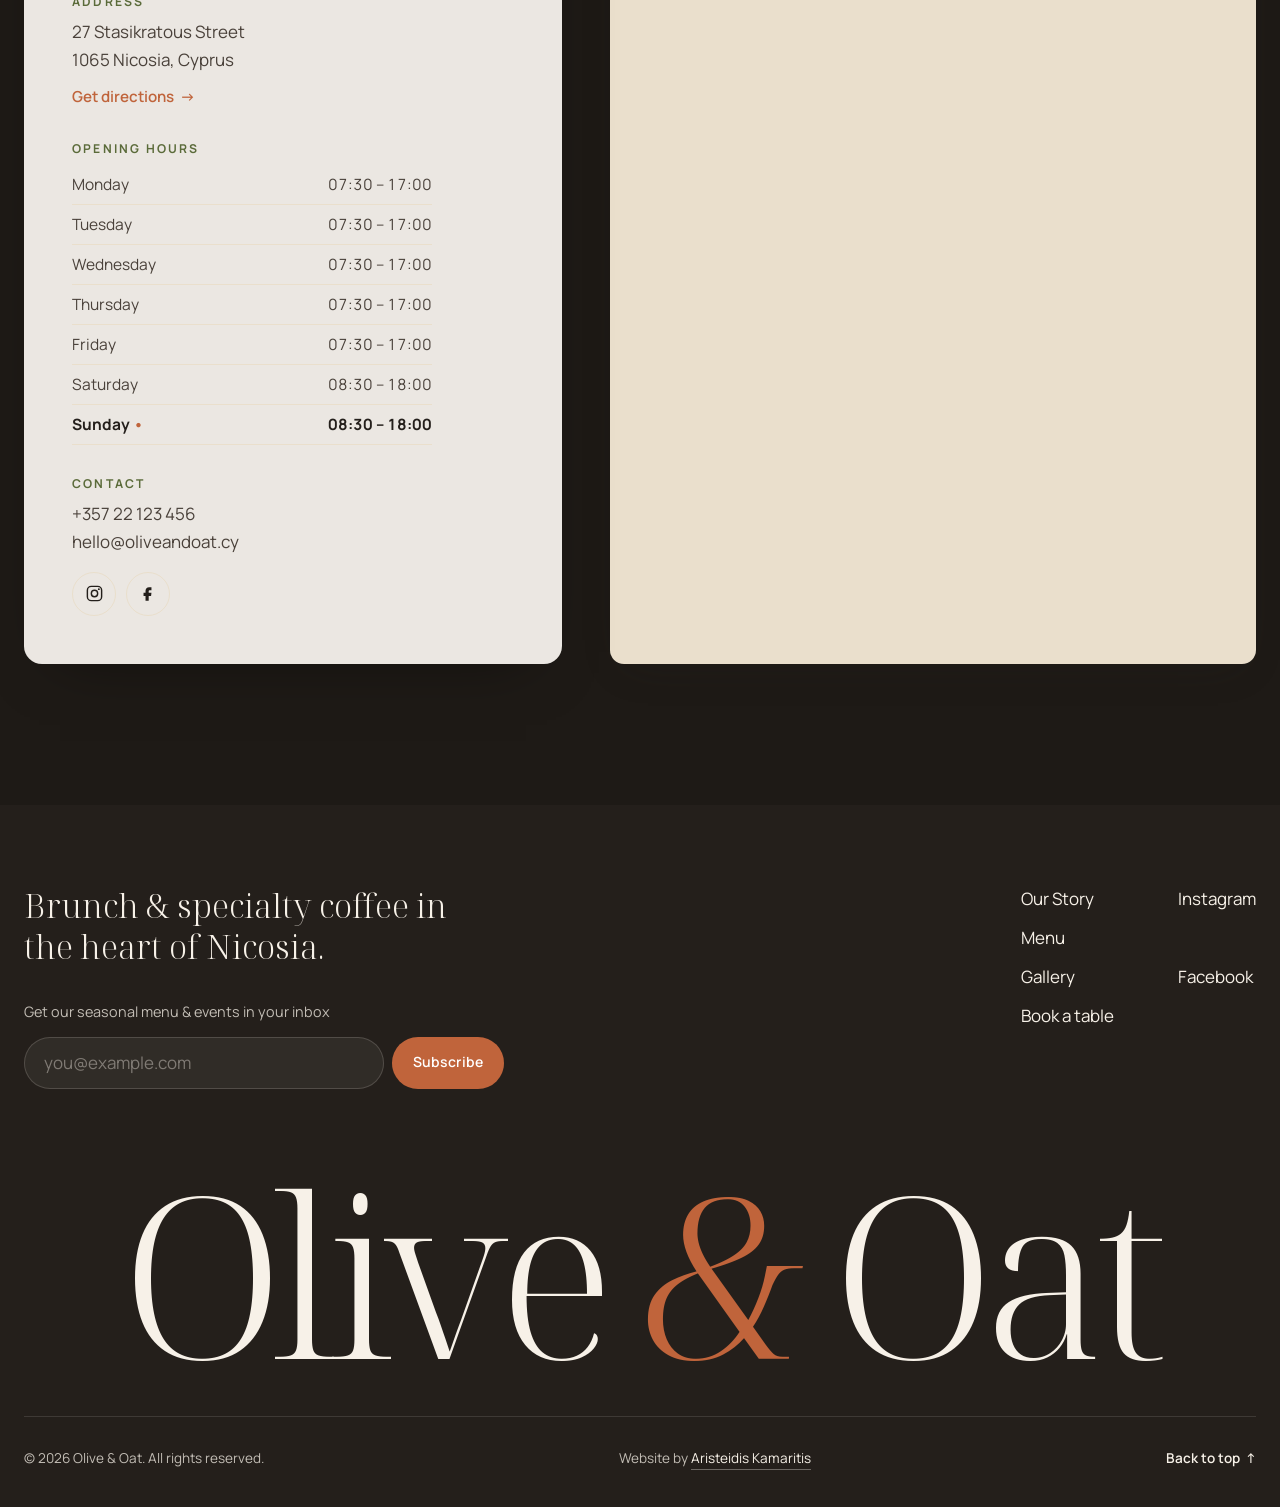
==== commit a140e9c4: "Show the cart as a preview on the static demo site Without the ordering server (GitHub Pages) visito" ====
--- a/index.html
+++ b/index.html
@@ -26,6 +26,7 @@
   <link rel="preload" as="image" href="images/film-poster.jpg" fetchpriority="high">
 
   <link rel="stylesheet" href="css/style.css?v=3">
+  <link rel="stylesheet" href="ordering/ordering.css?v=1">
 
   <script>
     document.documentElement.classList.add("js");
@@ -95,6 +96,10 @@
           <button type="button" data-lang="en" aria-pressed="true">EN</button>
           <button type="button" data-lang="el" aria-pressed="false">ΕΛ</button>
         </div>
+        <button type="button" class="cart-btn" id="cart-btn" data-order-only aria-haspopup="dialog" aria-controls="cart" data-i18n-label="order.open" aria-label="Your order">
+          <svg viewBox="0 0 24 24" aria-hidden="true"><path d="M5 8h14l-1.2 11.1a2 2 0 0 1-2 1.9H8.2a2 2 0 0 1-2-1.9z" fill="none" stroke="currentColor" stroke-width="1.6" stroke-linejoin="round"/><path d="M9 10V7a3 3 0 0 1 6 0v3" fill="none" stroke="currentColor" stroke-width="1.6" stroke-linecap="round"/></svg>
+          <span class="cart-count" hidden>0</span>
+        </button>
         <a href="#reserve" class="btn btn-primary btn-sm header-cta" data-i18n="nav.book">Book a table</a>
         <button class="nav-toggle" type="button" aria-controls="main-nav" aria-expanded="false" aria-label="Open menu">
           <span></span><span></span>
@@ -120,7 +125,8 @@
         <p class="hero-lead" data-i18n="hero.lead">Specialty coffee, all-day breakfast and Cypriot-inspired brunch in the heart of Nicosia.</p>
         <div class="hero-ctas">
           <a href="#reserve" class="btn btn-primary" data-i18n="hero.cta1">Book a table</a>
-          <a href="#menu" class="btn btn-ghost-light" data-i18n="hero.cta2">See the menu</a>
+          <a href="#menu" class="btn btn-ghost-light" data-order-hide data-i18n="hero.cta2">See the menu</a>
+          <a href="#menu" class="btn btn-ghost-light" data-order-only data-i18n="order.heroCta">Order for pickup</a>
         </div>
       </div>
     </section>
@@ -484,6 +490,7 @@
         <div class="dish-tags"></div>
         <p class="dish-desc"></p>
         <p class="dish-plate"><strong data-i18n="dish.plate">On the plate</strong><span></span></p>
+        <button type="button" class="btn btn-primary dish-add" data-order-only data-add-current><span data-i18n="order.addToOrder">Add to order</span></button>
         <div class="dish-foot">
           <span class="price"></span>
           <div class="dish-nav">
@@ -512,7 +519,9 @@
 
   <script src="https://cdnjs.cloudflare.com/ajax/libs/gsap/3.12.5/gsap.min.js" defer></script>
   <script src="https://cdnjs.cloudflare.com/ajax/libs/gsap/3.12.5/ScrollTrigger.min.js" defer></script>
-  <script src="js/data.js?v=3" defer></script>
-  <script src="js/main.js?v=3" defer></script>
+  <script src="js/data.js?v=5" defer></script>
+  <script src="js/main.js?v=4" defer></script>
+  <!-- Online ordering: shows itself only when the ordering server answers (not on a plain static host) -->
+  <script type="module" src="ordering/ordering.mjs?v=2"></script>
 </body>
 </html>
--- a/ordering/ordering.css
+++ b/ordering/ordering.css
@@ -0,0 +1,172 @@
+/* =========================================================
+   Online ordering — uses the site's colours and fonts from css/style.css
+   ========================================================= */
+
+/* Hidden until the ordering server answers (ordering.mjs adds .ordering-on) */
+html:not(.ordering-on) [data-order-only],
+html:not(.ordering-on) .add-btn { display: none !important; }
+.ordering-on [data-order-hide],
+.ordering-on .thumb-badge { display: none; }
+
+/* ---------- "+" button on each dish ---------- */
+.ordering-on .menu-item { min-width: 0; } /* lets the row shrink so the button stays inside the menu card */
+.ordering-on .menu-item h3 { overflow-wrap: break-word; }
+.add-btn {
+  position: relative; z-index: 2; flex: none; display: inline-flex; align-items: center; justify-content: center; gap: .3rem;
+  min-width: 42px; height: 42px; padding: 0 .7rem; border-radius: 999px;
+  border: 1.5px solid var(--olive); background: var(--white); color: var(--olive-dark);
+  font: 700 .9rem/1 var(--font-sans); font-variant-numeric: tabular-nums;
+  transition: background .2s ease, color .2s ease, border-color .2s ease;
+}
+.add-btn:hover { background: var(--olive); color: var(--white); }
+.add-btn:focus-visible { outline: 2px solid var(--terracotta); outline-offset: 2px; }
+.add-icon { position: relative; width: 14px; height: 14px; }
+.add-icon::before, .add-icon::after { content: ""; position: absolute; left: 50%; top: 50%; width: 14px; height: 2px; margin: -1px 0 0 -7px; border-radius: 2px; background: currentColor; }
+.add-icon::after { transform: rotate(90deg); }
+.add-label:empty { display: none; }
+.add-btn.in-cart { background: var(--olive); color: var(--white); }
+.add-btn.in-cart .add-icon { width: 10px; height: 10px; }
+.add-btn.in-cart .add-icon::before, .add-btn.in-cart .add-icon::after { width: 10px; margin-left: -5px; }
+.add-btn.is-sold-out { border-color: var(--sand); background: none; color: var(--sand); cursor: not-allowed; }
+.sold-tag {
+  display: inline-block; margin-top: .45rem; padding: .15rem .55rem; border-radius: 999px;
+  background: #FBE6DE; color: #8E3518; font-size: .7rem; font-weight: 700; letter-spacing: .08em; text-transform: uppercase;
+}
+
+.bump { animation: bump .35s var(--ease); }
+@keyframes bump { 40% { transform: scale(1.18); } }
+
+/* ---------- Dish popup ---------- */
+.dish-add { margin-top: 1.4rem; align-self: flex-start; }
+.dish-add.is-added { background: var(--olive); }
+.dish-add[disabled] { background: var(--sand); cursor: not-allowed; }
+
+/* ---------- Header + floating buttons ---------- */
+.cart-btn {
+  position: relative; z-index: 2; display: grid; place-items: center; width: 42px; height: 42px; border-radius: 50%;
+  background: none; border: 1.5px solid currentColor; color: inherit;
+}
+.cart-btn svg { width: 20px; height: 20px; }
+.cart-count {
+  position: absolute; top: -6px; right: -6px; min-width: 20px; height: 20px; padding: 0 5px; border-radius: 999px;
+  display: grid; place-items: center; background: var(--terracotta); color: var(--white); font-size: .7rem; font-weight: 700;
+}
+.cart-count[hidden] { display: none; }
+
+.cart-float {
+  position: fixed; left: 1.25rem; bottom: 1.25rem; z-index: 700; display: inline-flex; align-items: center; gap: .6rem;
+  padding: .55rem 1.1rem .55rem .55rem; border: 0; border-radius: 999px; background: var(--terracotta); color: var(--white);
+  font: 600 .88rem/1 var(--font-sans); box-shadow: 0 12px 28px -12px rgba(36, 31, 27, .7);
+}
+.cart-float[hidden] { display: none; }
+.cart-float:hover { background: var(--terracotta-dark); }
+.cf-count { display: grid; place-items: center; min-width: 30px; height: 30px; border-radius: 50%; background: var(--white); color: var(--terracotta-dark); font-weight: 700; }
+.cf-total { opacity: .9; font-variant-numeric: tabular-nums; }
+.cart-open .hire-fab, .nav-open .cart-float { opacity: 0; visibility: hidden; }
+
+/* ---------- Drawer ---------- */
+.cart { position: fixed; inset: 0; z-index: 900; }
+.cart[hidden] { display: none; }
+.cart-backdrop { position: absolute; inset: 0; background: rgba(20, 16, 13, .55); opacity: 0; transition: opacity .3s ease; }
+.cart-panel {
+  position: absolute; top: 0; right: 0; bottom: 0; width: min(460px, 100%); display: flex; flex-direction: column;
+  background: var(--paper); color: var(--ink); box-shadow: var(--shadow-lg);
+  transform: translateX(100%); transition: transform .32s var(--ease);
+}
+.cart.is-open .cart-backdrop { opacity: 1; }
+.cart.is-open .cart-panel { transform: none; }
+
+.cart-head { display: flex; align-items: center; gap: .6rem; padding: 1rem 1rem .9rem 1.4rem; border-bottom: 1px solid var(--oat); }
+.cart-head h2 { flex: 1; margin: 0; font-size: 1.6rem; }
+.cart-back:not([hidden]) + h2 { margin-left: -.2rem; }
+.cart-icon-btn {
+  display: grid; place-items: center; width: 42px; height: 42px; border-radius: 50%; border: 1.5px solid var(--oat);
+  background: transparent; color: var(--ink); transition: background .2s, border-color .2s, color .2s;
+}
+.cart-icon-btn[hidden] { display: none; }
+.cart-icon-btn:hover { background: var(--ink); border-color: var(--ink); color: var(--cream); }
+.cart-icon-btn svg { width: 18px; height: 18px; }
+.cart-back { margin-left: -.4rem; }
+
+.cart-body { flex: 1; overflow-y: auto; overscroll-behavior: contain; padding: 1.2rem 1.4rem; }
+.cart-foot { padding: 1rem 1.4rem calc(1.1rem + env(safe-area-inset-bottom)); border-top: 1px solid var(--oat); background: var(--white); }
+.cart-foot:empty { display: none; }
+.cart-foot .btn { margin-top: .8rem; }
+.cart-foot .btn[disabled], .cart-body .btn[disabled] { background: var(--sand); cursor: not-allowed; }
+
+.sum-row { display: flex; justify-content: space-between; gap: 1rem; font-size: .92rem; color: var(--ink-soft); padding: .15rem 0; font-variant-numeric: tabular-nums; }
+.sum-row.total { font-size: 1.05rem; font-weight: 700; color: var(--ink); }
+.cart-hint { margin: .5rem 0 0; font-size: .82rem; color: var(--olive-dark); }
+
+.cart-notice { margin: 0 0 1rem; padding: .75rem .95rem; border-radius: var(--radius-sm); font-size: .88rem; line-height: 1.45; }
+.cart-notice.error { background: #FBE6DE; color: #8E3518; }
+.cart-notice.info { background: var(--cream); color: var(--ink-soft); }
+.cart-notice.demo { background: #EEF0E4; color: var(--olive-dark); border: 1px dashed var(--olive); }
+
+.cart-empty { text-align: center; padding: 3rem 1rem; color: var(--muted); }
+
+/* lines */
+.cart-lines { list-style: none; margin: 0; padding: 0; }
+.cart-line { display: grid; grid-template-columns: 1fr auto auto; align-items: center; gap: .9rem; padding: .95rem 0; border-bottom: 1px dashed var(--sand); }
+.cl-main strong { display: block; font-weight: 600; font-size: .98rem; }
+.cl-main span { font-size: .82rem; color: var(--muted); }
+.cart-line.is-sold-out .cl-main span { color: #B23E1F; font-weight: 600; }
+.cl-total { min-width: 4.2em; text-align: right; font-weight: 600; font-variant-numeric: tabular-nums; }
+.qty { display: inline-flex; align-items: center; border: 1.5px solid var(--oat); border-radius: 999px; }
+.qty button { width: 36px; height: 36px; border: 0; background: none; color: var(--ink); font-size: 1.15rem; border-radius: 50%; }
+.qty button:hover { background: var(--cream); }
+.qty button[disabled] { color: var(--sand); background: none; }
+.qty output { min-width: 1.6em; text-align: center; font-weight: 700; font-variant-numeric: tabular-nums; }
+
+/* checkout form (reuses .field styles from the booking form) */
+.checkout .field { margin-bottom: .95rem; }
+.checkout .field-row.two { display: grid; grid-template-columns: 1fr 1fr; gap: .8rem; }
+.checkout .field input, .checkout .field select, .checkout .field textarea { min-height: 46px; padding: .7rem .85rem; }
+.checkout .field textarea { min-height: 70px; }
+.co-delivery[hidden] { display: none; }
+
+.seg { display: grid; grid-auto-flow: column; grid-auto-columns: 1fr; gap: 4px; padding: 4px; margin-bottom: 1.1rem; border-radius: 999px; background: var(--cream); }
+.seg input { position: absolute; opacity: 0; pointer-events: none; }
+.seg span { display: block; text-align: center; padding: .6rem; border-radius: 999px; font-weight: 600; font-size: .92rem; color: var(--ink-soft); cursor: pointer; transition: background .2s, color .2s; }
+.seg input:checked + span { background: var(--ink); color: var(--cream); }
+.seg input:focus-visible + span { outline: 2px solid var(--terracotta); outline-offset: 2px; }
+
+.pay { border: 0; margin: .4rem 0 0; padding: 0; display: grid; gap: .5rem; }
+.pay legend { font-size: .82rem; font-weight: 600; color: var(--ink-soft); margin-bottom: .4rem; padding: 0; }
+.pay-opt { display: flex; align-items: center; gap: .8rem; padding: .8rem .95rem; border: 1.5px solid var(--oat); border-radius: var(--radius-sm); background: var(--white); cursor: pointer; transition: border-color .2s, background .2s; }
+.pay-opt.on { border-color: var(--olive); background: #F4F5EC; }
+.pay-opt input { accent-color: var(--olive); width: 18px; height: 18px; flex: none; }
+.pay-opt strong { display: block; font-size: .95rem; }
+.pay-opt small { display: block; font-size: .8rem; color: var(--muted); }
+
+/* status */
+.status { text-align: center; padding: 1rem .2rem 0; }
+.status-icon {
+  width: 72px; height: 72px; margin: 0 auto 1.1rem; border-radius: 50%; display: grid; place-items: center;
+  background: var(--olive); color: var(--white); font: 700 2rem/1 var(--font-serif);
+}
+.status-icon svg { width: 44px; height: 44px; }
+.status-pending_payment .status-icon { background: var(--cream); }
+.status-cancelled .status-icon { background: #B23E1F; }
+.spinner { width: 30px; height: 30px; border-radius: 50%; border: 3px solid var(--sand); border-top-color: var(--olive); animation: spin .8s linear infinite; }
+@keyframes spin { to { transform: rotate(360deg); } }
+.status .eyebrow { margin-bottom: .4rem; }
+.status h3 { font-size: 1.55rem; margin: 0 0 1.2rem; }
+.steps { list-style: none; display: grid; grid-template-columns: repeat(3, 1fr); gap: .4rem; margin: 0 0 1.2rem; padding: 0; counter-reset: step; }
+.steps li { padding-top: .7rem; border-top: 3px solid var(--oat); font-size: .78rem; font-weight: 600; color: var(--muted); }
+.steps li.done { border-color: var(--olive); color: var(--olive-dark); }
+.status-when { font-weight: 600; margin: 0 0 1rem; }
+.status-items { list-style: none; margin: 0 0 .8rem; padding: .8rem 0; border-top: 1px dashed var(--sand); border-bottom: 1px dashed var(--sand); text-align: left; }
+.status-items li { padding: .2rem 0; font-size: .92rem; }
+.status-items span { display: inline-block; min-width: 2.2em; color: var(--muted); font-variant-numeric: tabular-nums; }
+.status-pay { font-size: .9rem; color: var(--ink-soft); margin: .4rem 0 1rem; }
+.status-live { font-size: .78rem; color: var(--muted); font-style: italic; }
+
+@media (max-width: 600px) {
+  .cart-panel { top: auto; width: 100%; height: 94vh; height: 94dvh; border-radius: 22px 22px 0 0; transform: translateY(100%); }
+  .cart-float { left: 1rem; bottom: 1rem; padding-right: .95rem; }
+  .cf-label { display: none; } /* count + total only, so it fits beside "Want a site like this?" */
+  .menu-item { gap: .75rem; }
+  .add-btn { min-width: 38px; height: 38px; }
+  .cart-btn { width: 38px; height: 38px; }
+}
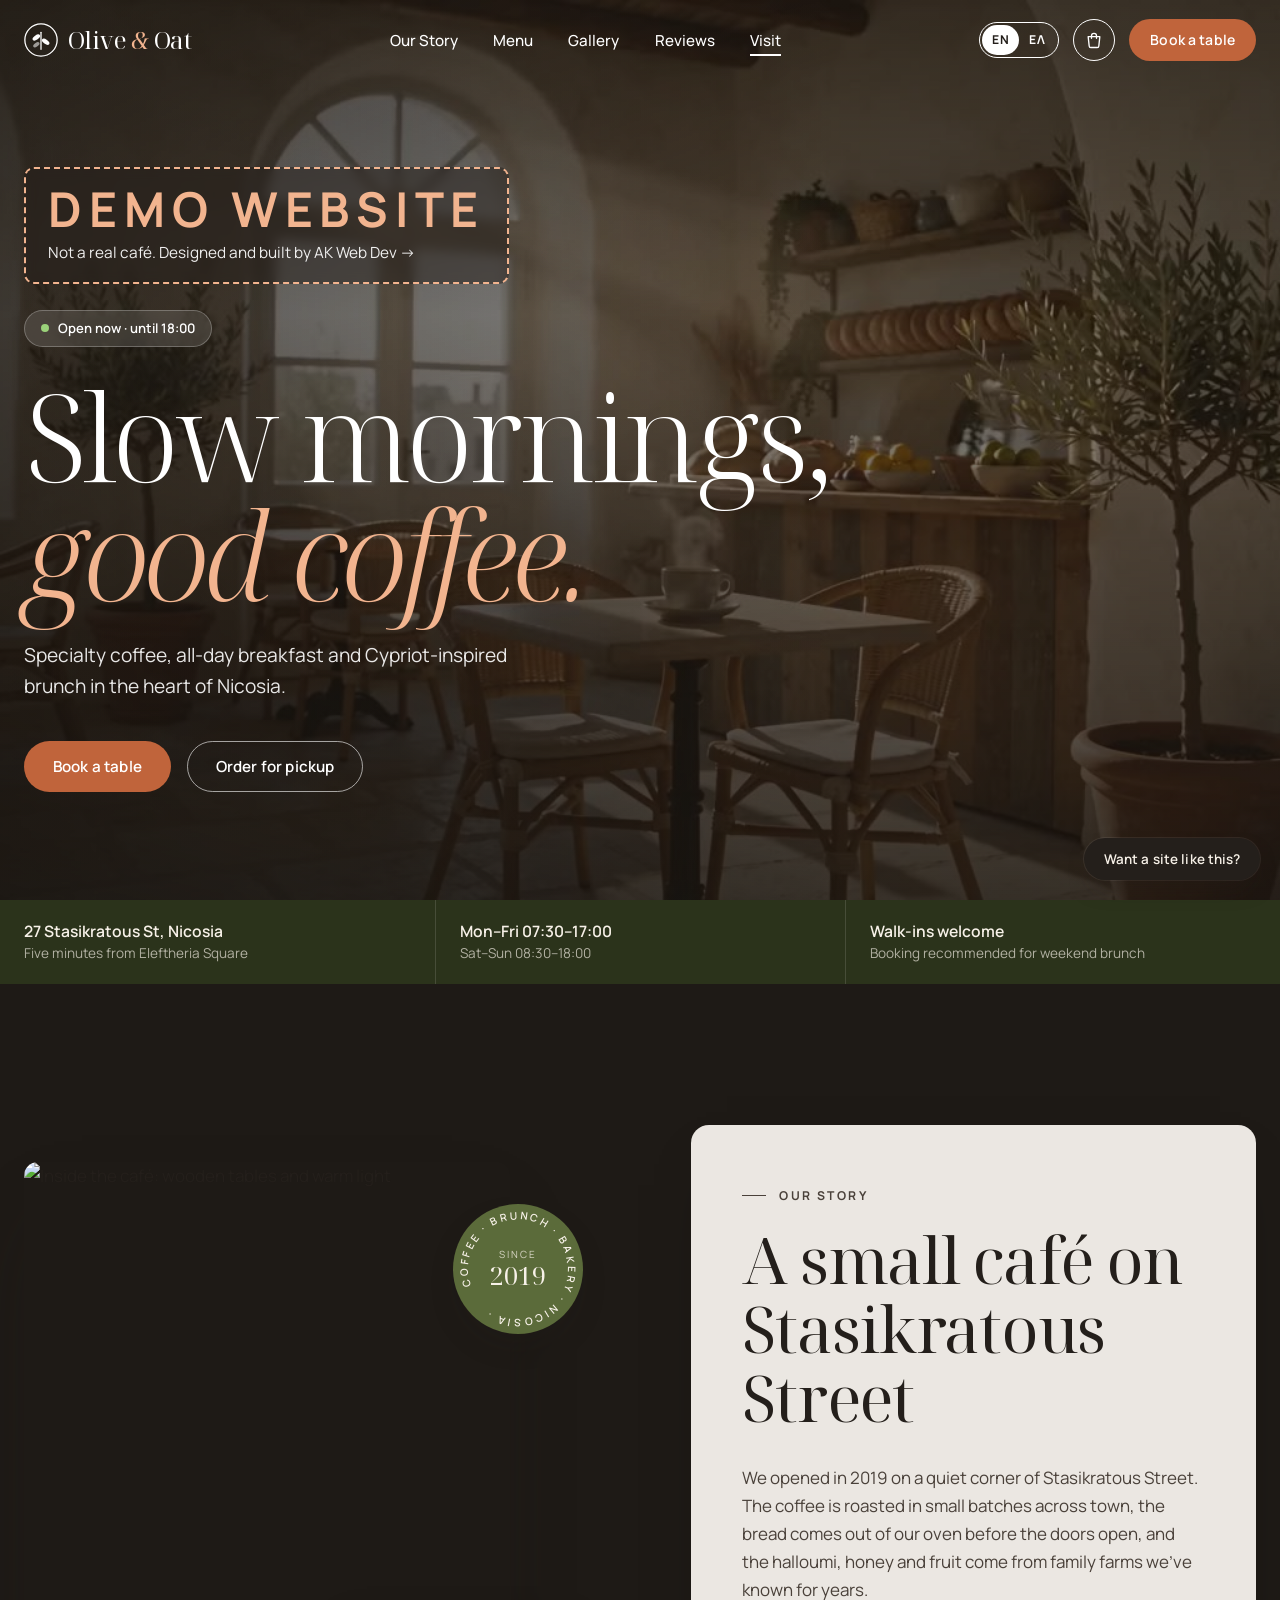
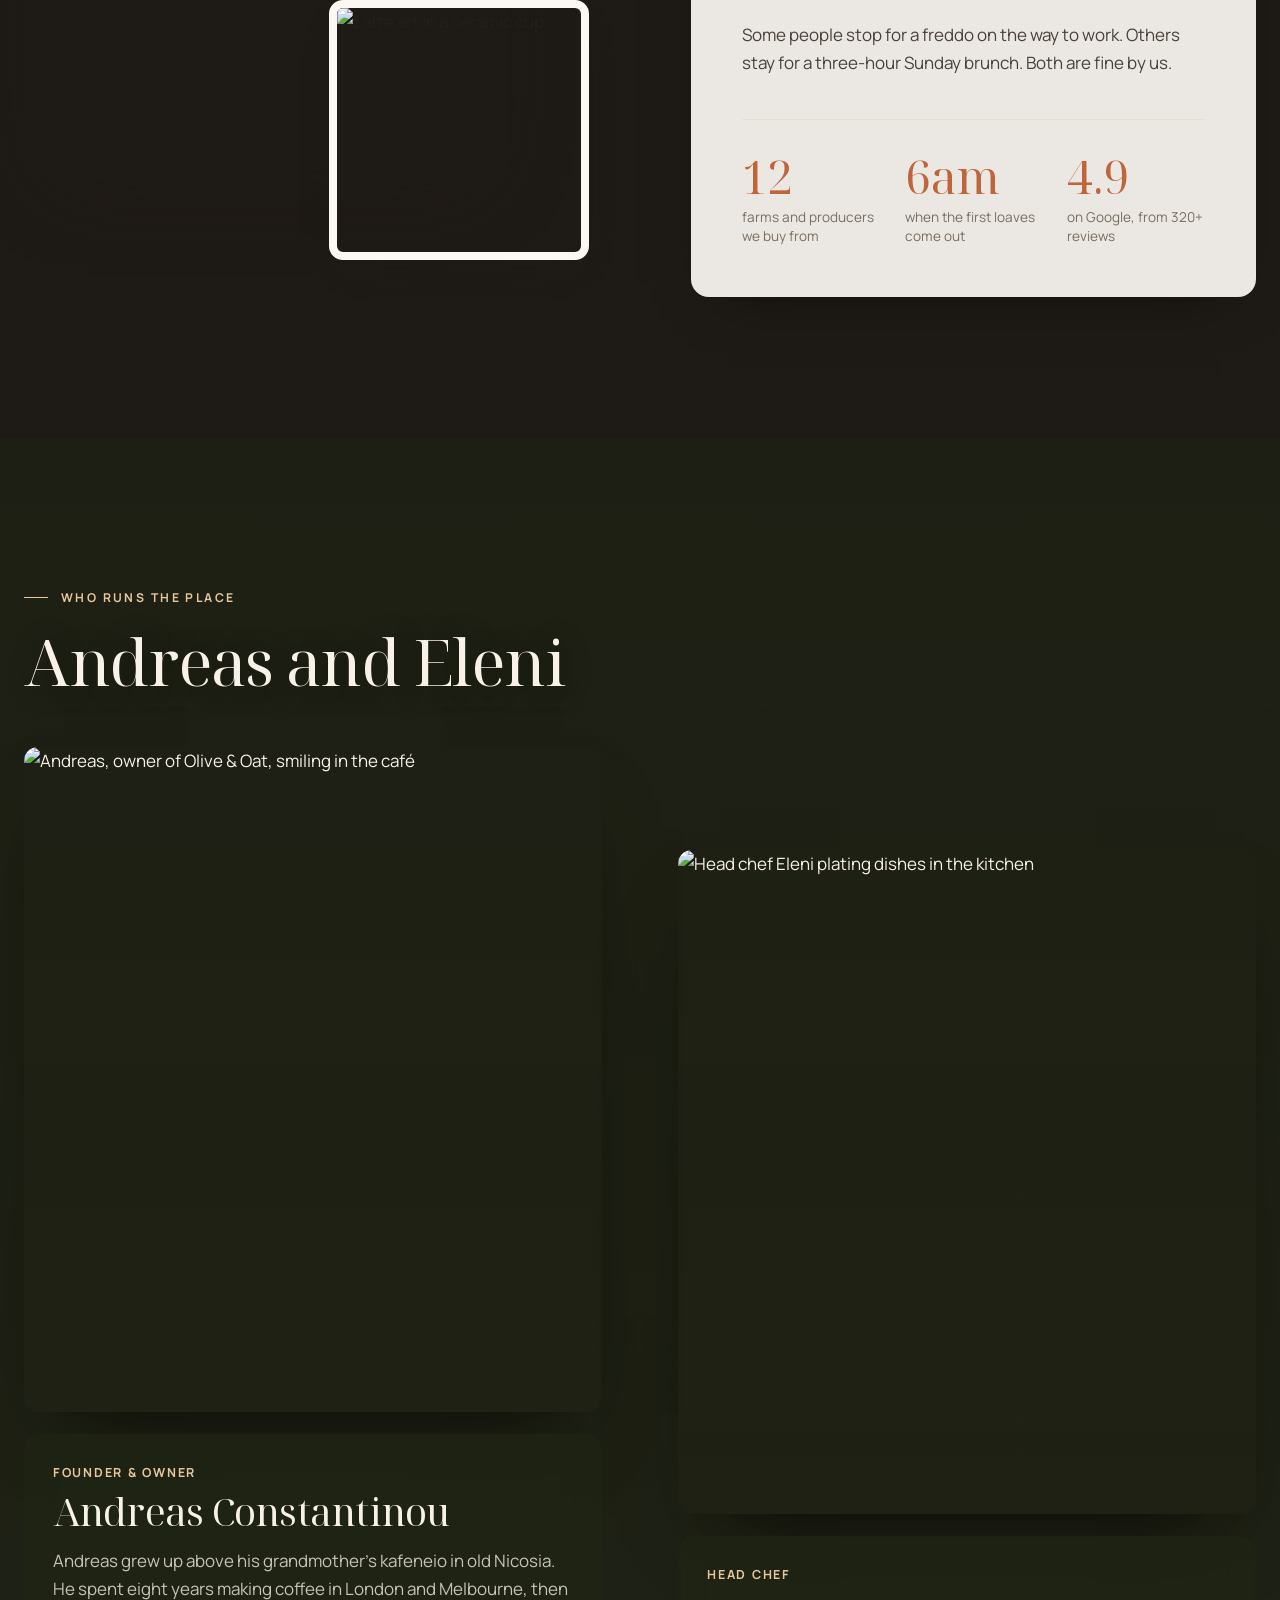
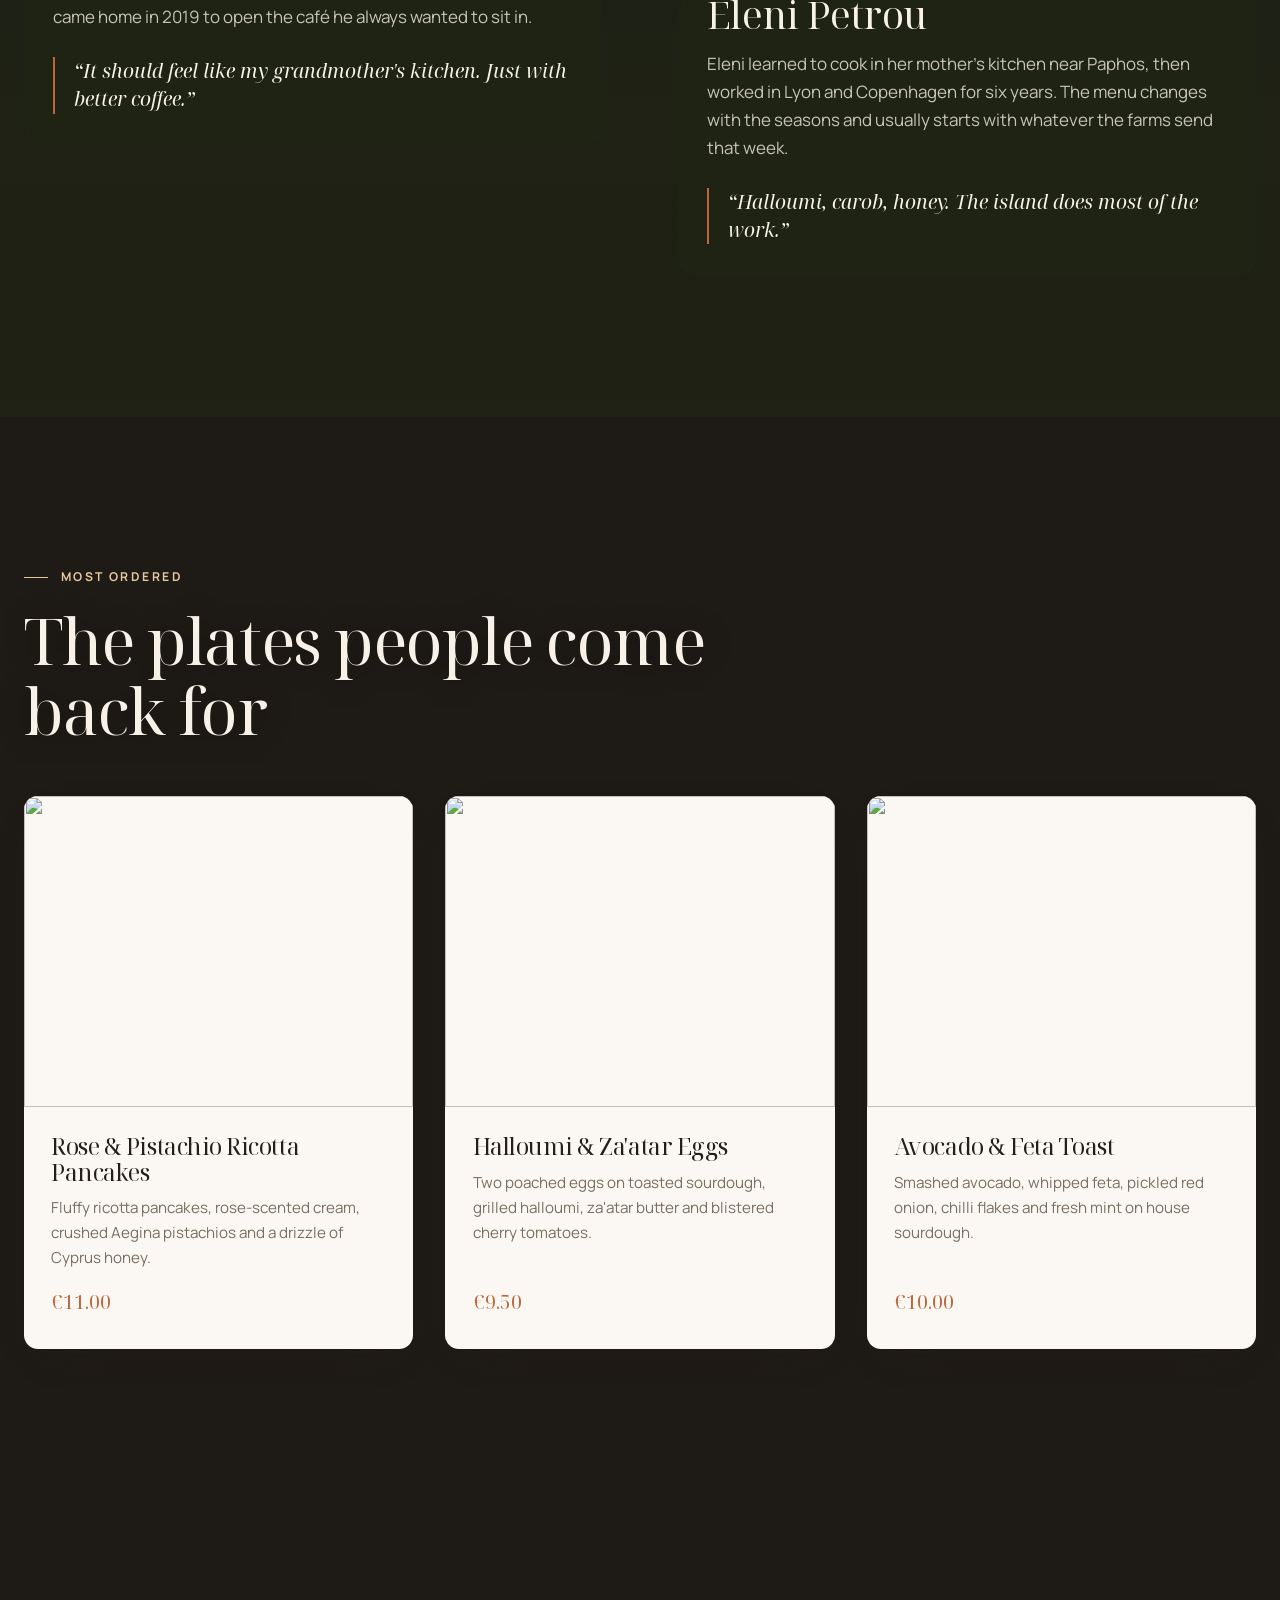
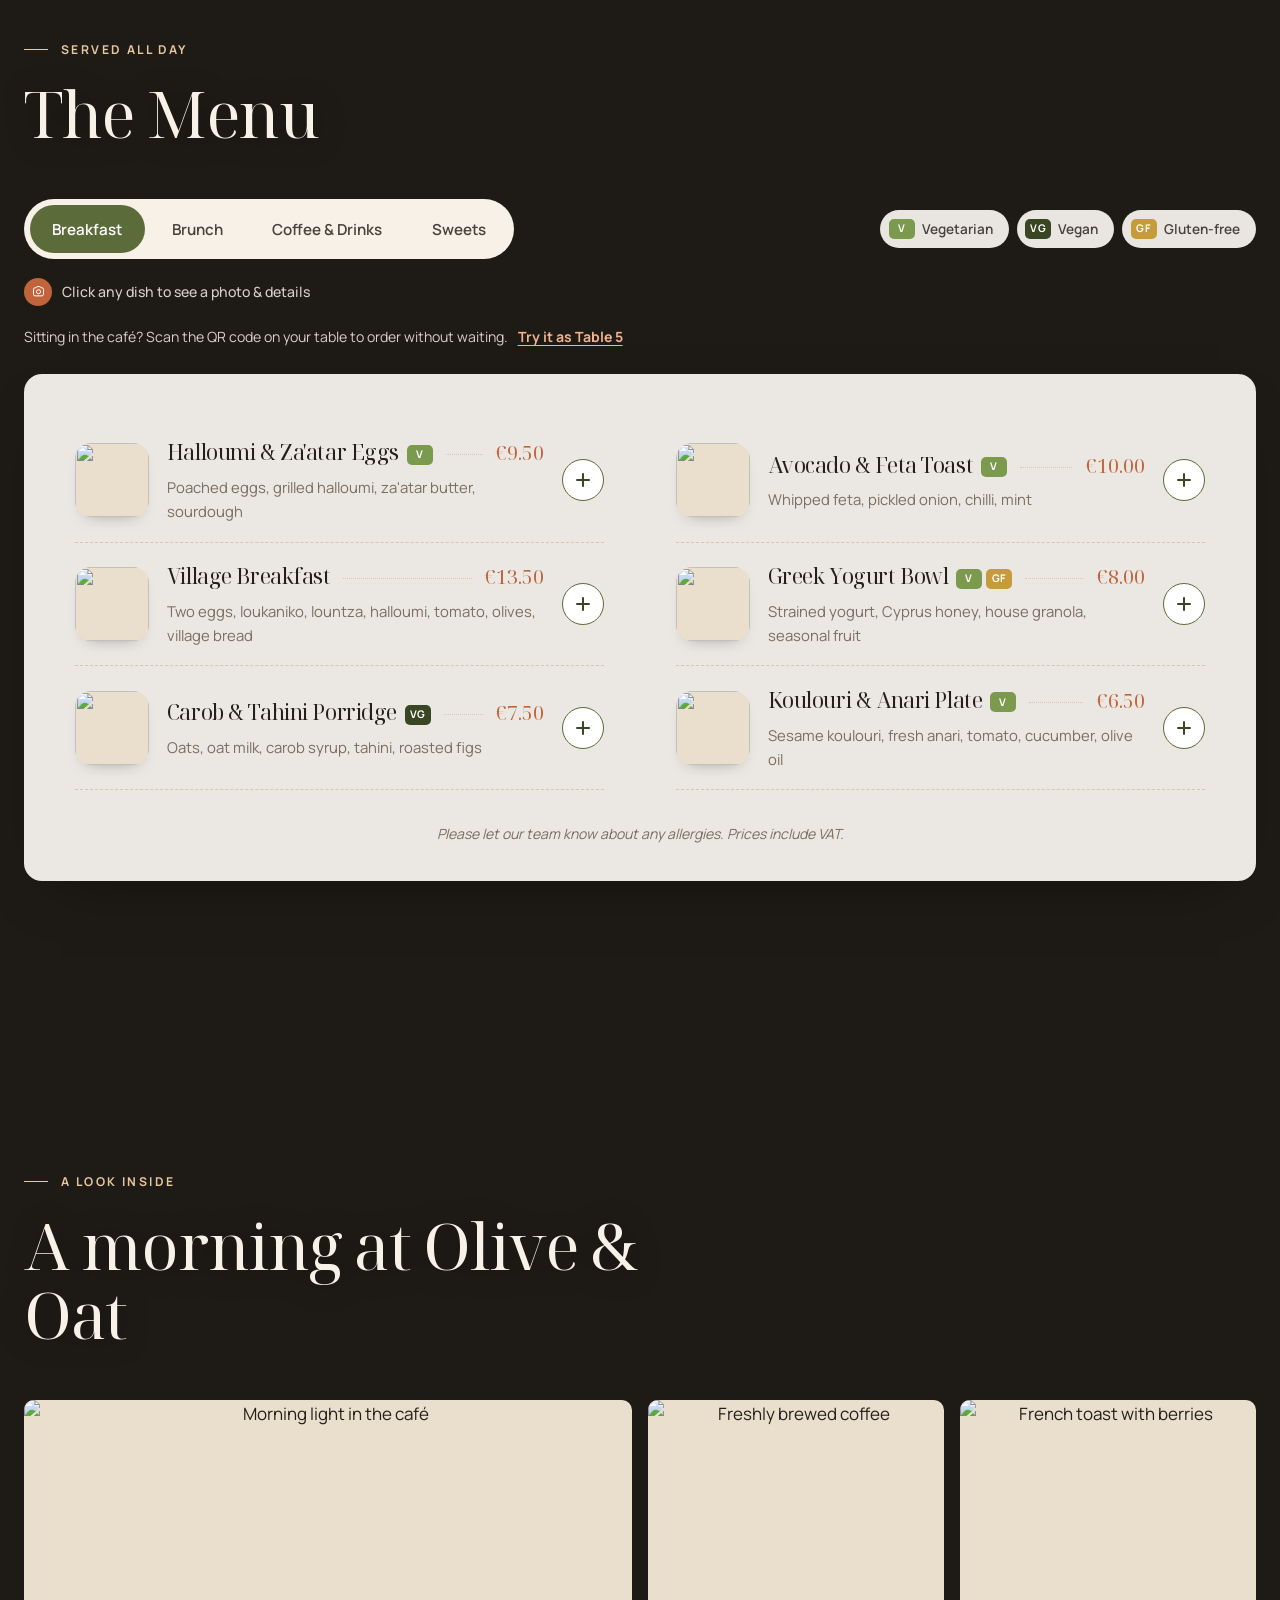
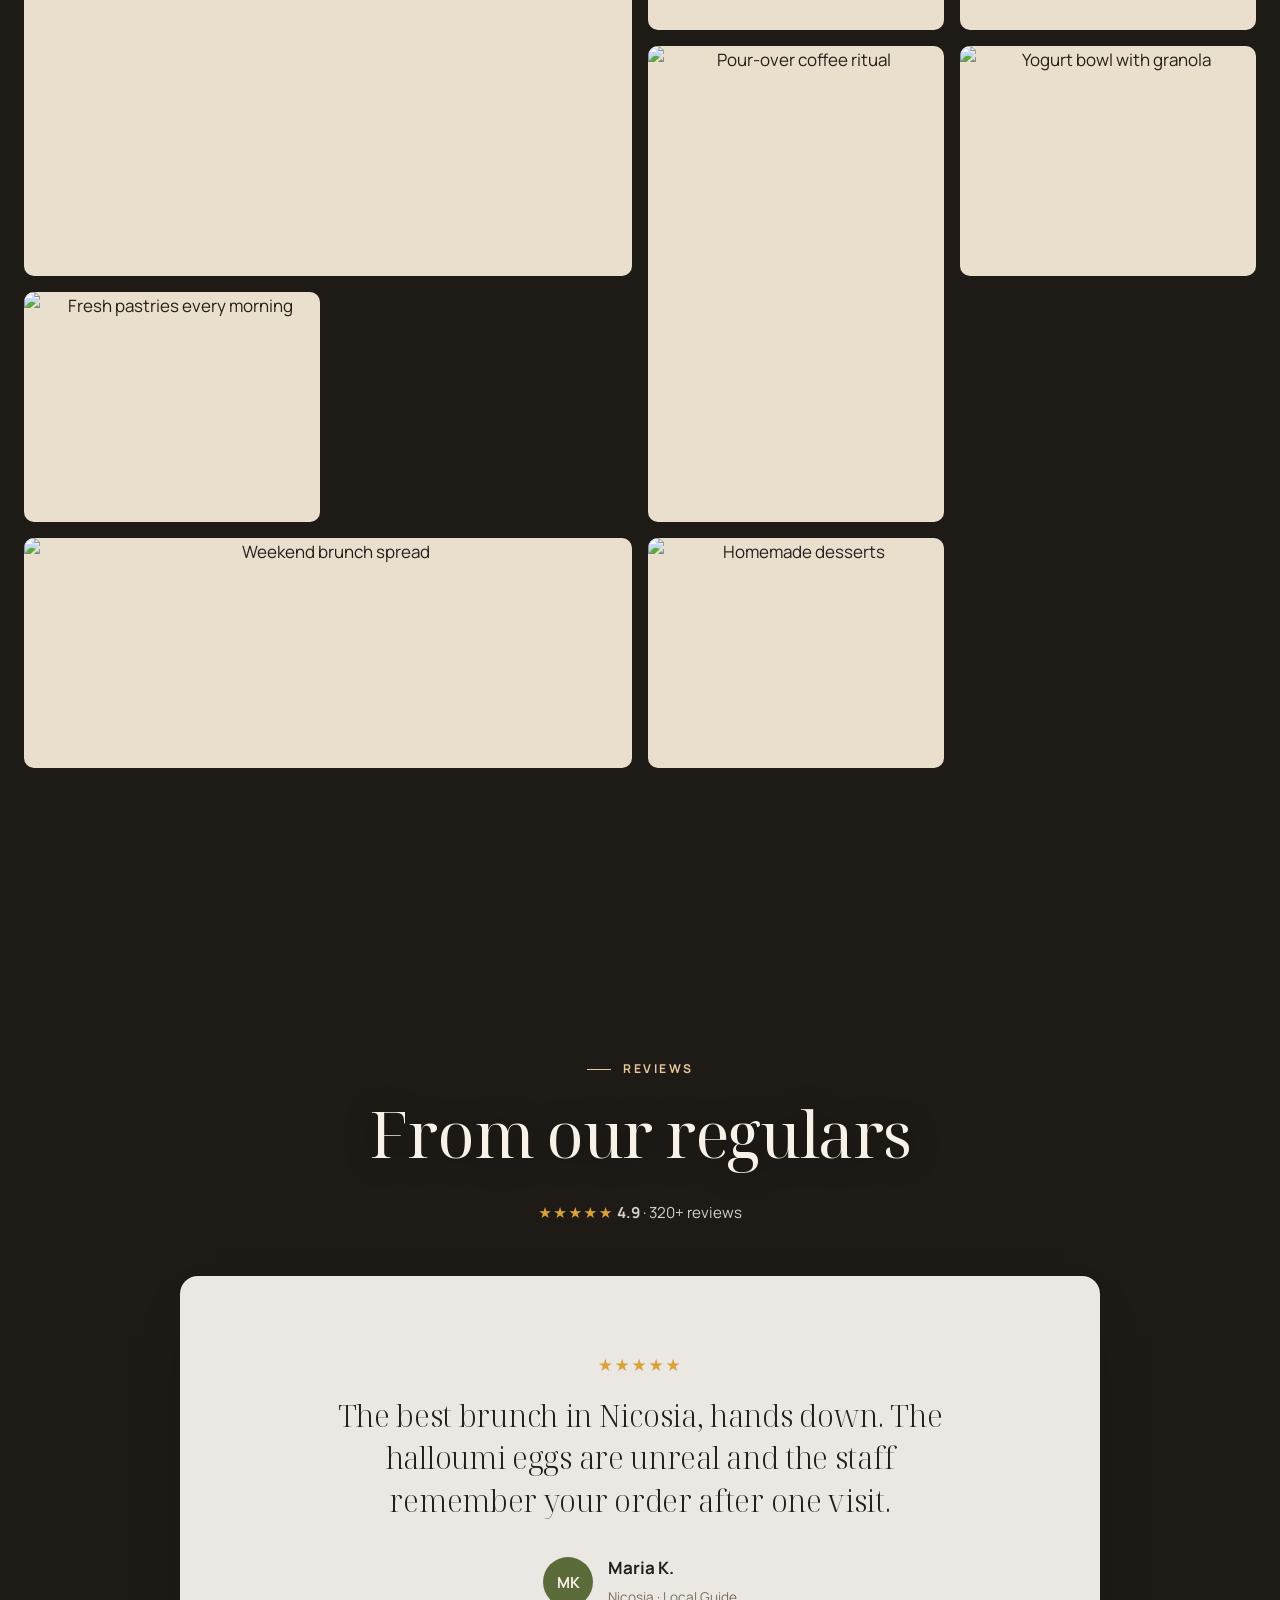
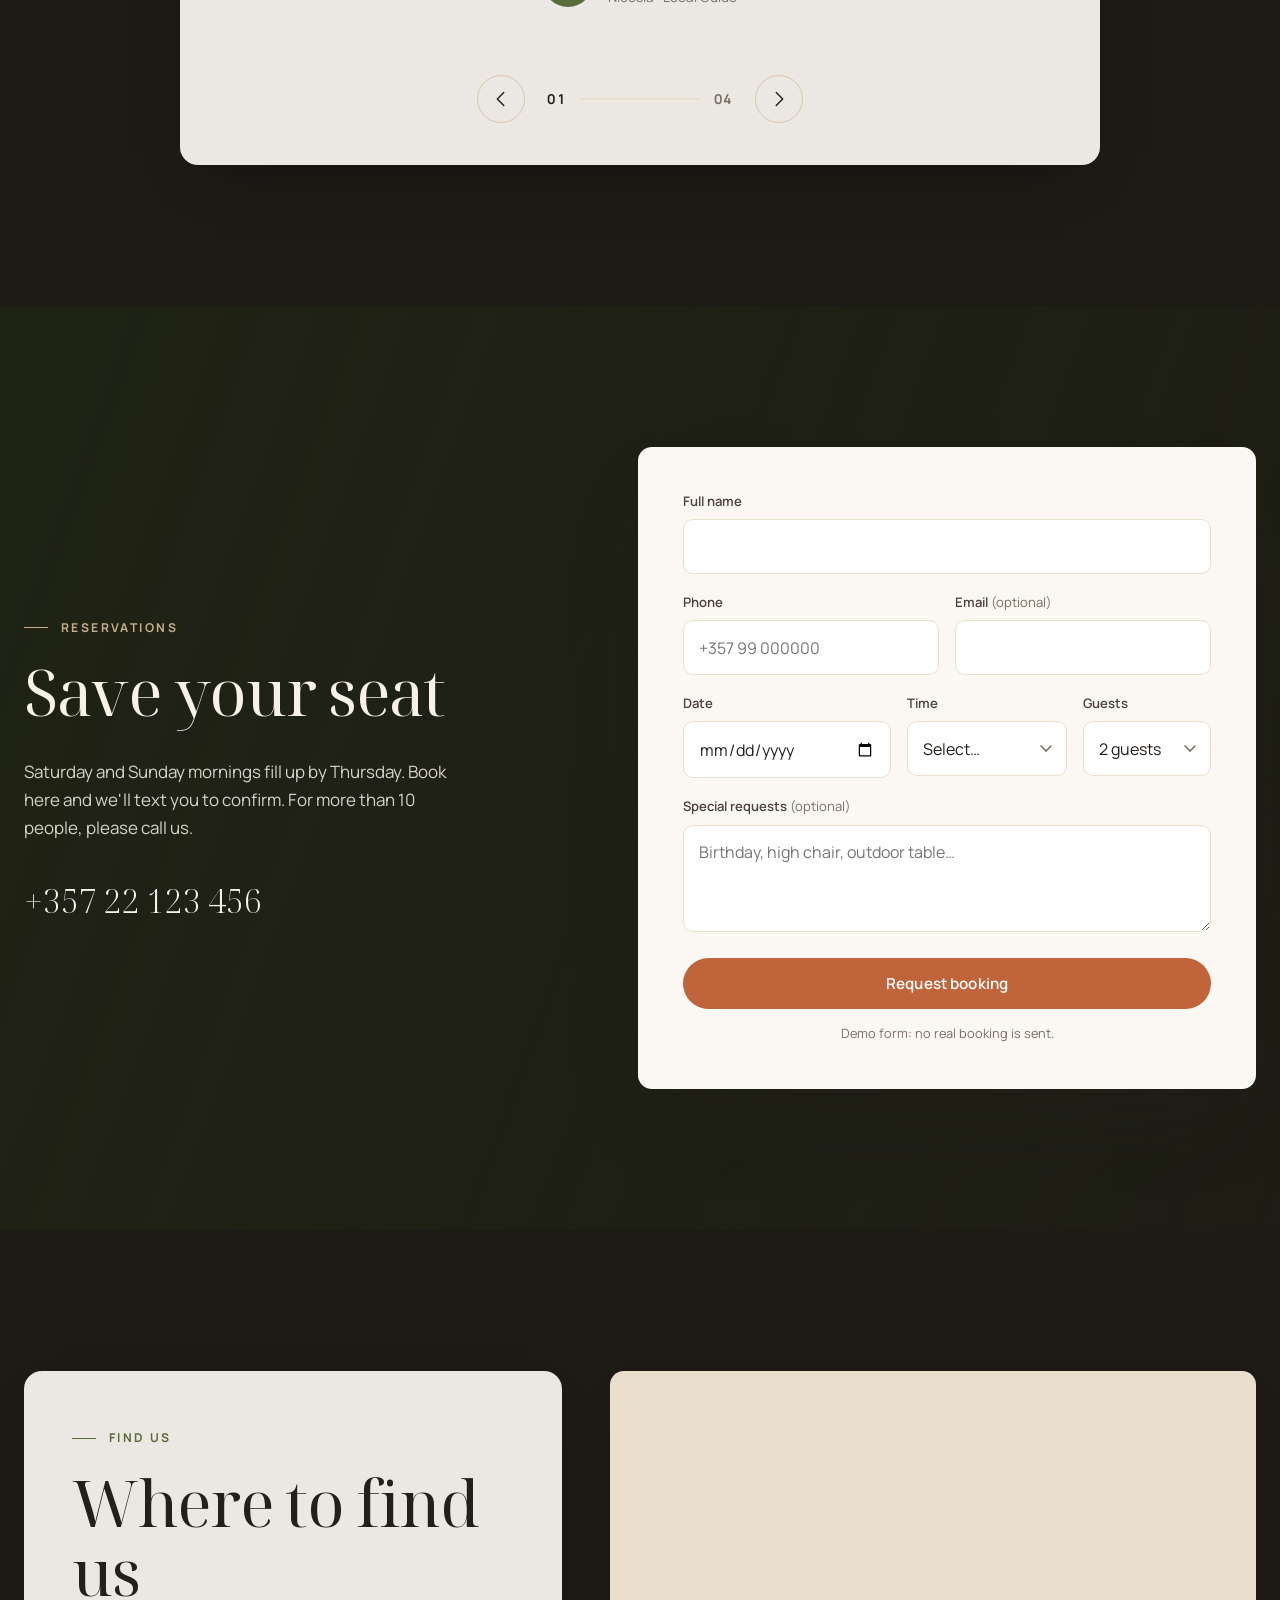
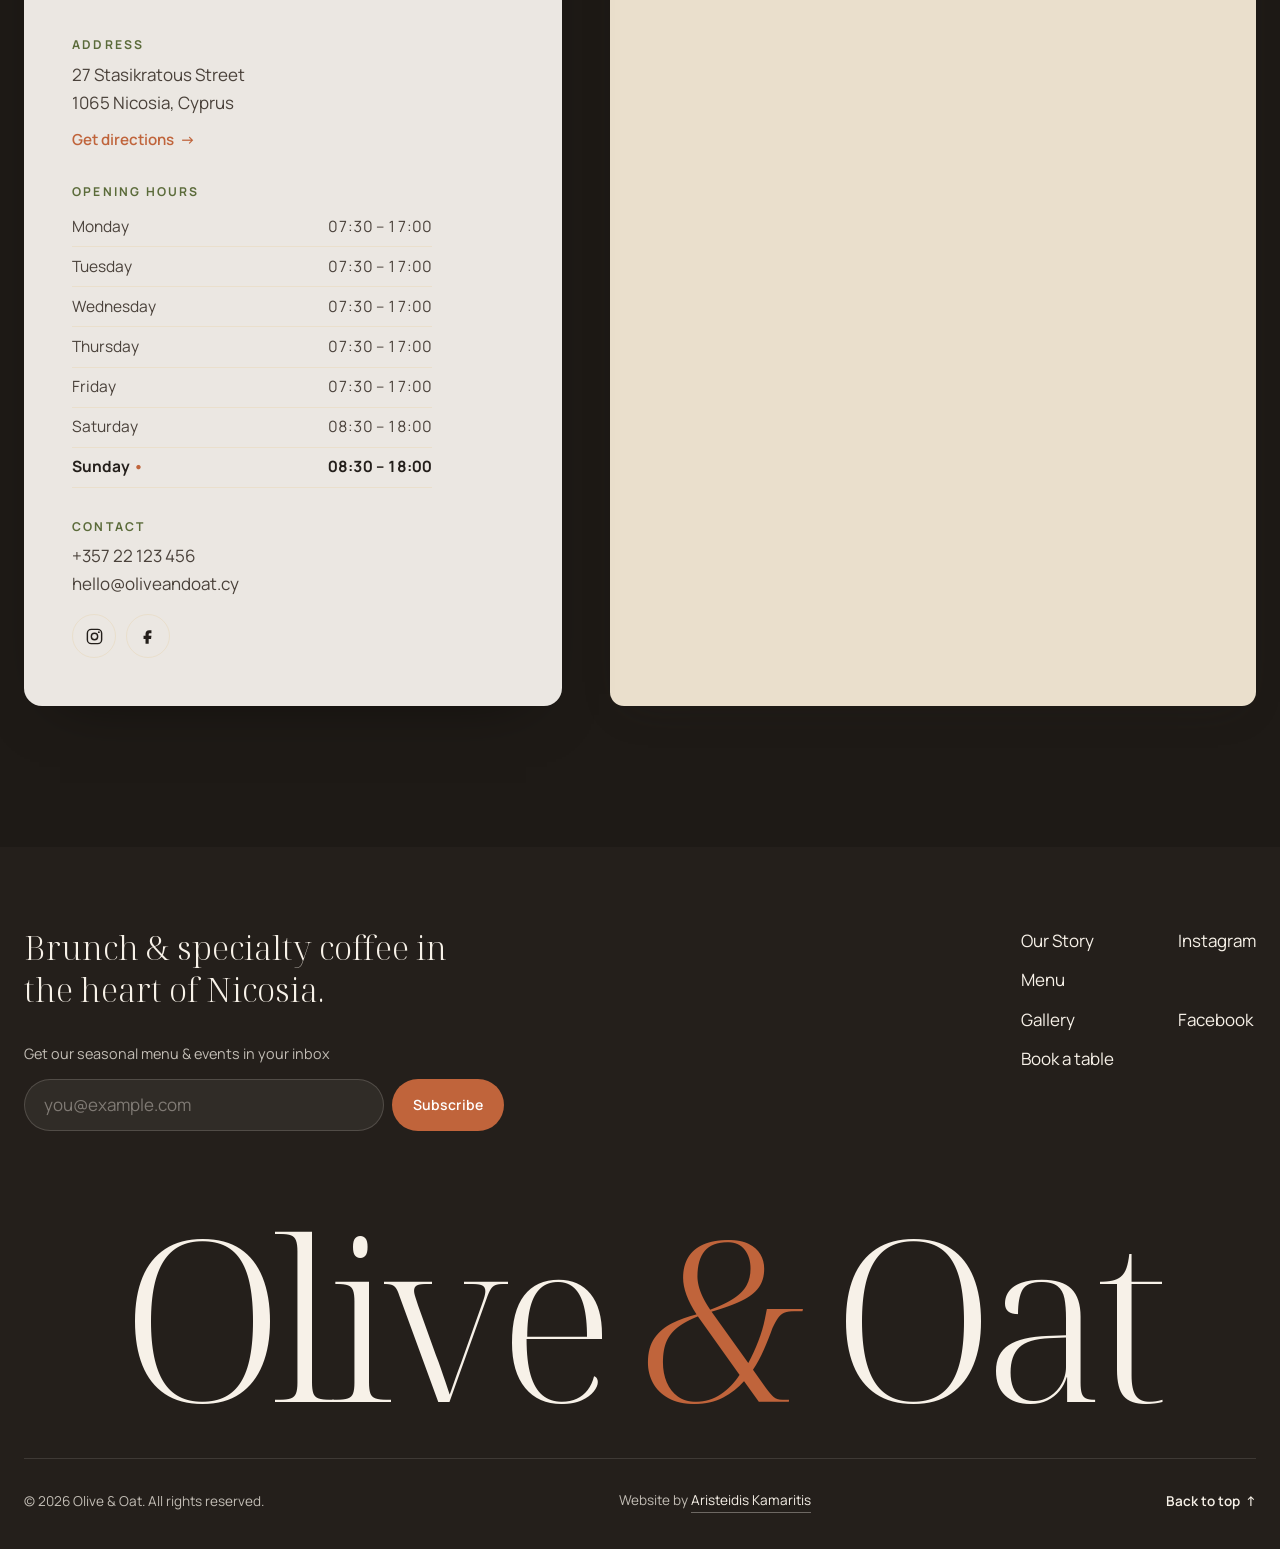
==== commit 4d5f11fe: "Add table ordering by QR code, with waiter and bill buttons Guests scan their table's QR code, order" ====
--- a/index.html
+++ b/index.html
@@ -26,7 +26,7 @@
   <link rel="preload" as="image" href="images/film-poster.jpg" fetchpriority="high">
 
   <link rel="stylesheet" href="css/style.css?v=3">
-  <link rel="stylesheet" href="ordering/ordering.css?v=1">
+  <link rel="stylesheet" href="ordering/ordering.css?v=2">
 
   <script>
     document.documentElement.classList.add("js");
@@ -519,9 +519,9 @@
 
   <script src="https://cdnjs.cloudflare.com/ajax/libs/gsap/3.12.5/gsap.min.js" defer></script>
   <script src="https://cdnjs.cloudflare.com/ajax/libs/gsap/3.12.5/ScrollTrigger.min.js" defer></script>
-  <script src="js/data.js?v=5" defer></script>
+  <script src="js/data.js?v=6" defer></script>
   <script src="js/main.js?v=4" defer></script>
   <!-- Online ordering: shows itself only when the ordering server answers (not on a plain static host) -->
-  <script type="module" src="ordering/ordering.mjs?v=2"></script>
+  <script type="module" src="ordering/ordering.mjs?v=3"></script>
 </body>
 </html>
--- a/ordering/ordering.css
+++ b/ordering/ordering.css
@@ -63,6 +63,22 @@
 .cf-count { display: grid; place-items: center; min-width: 30px; height: 30px; border-radius: 50%; background: var(--white); color: var(--terracotta-dark); font-weight: 700; }
 .cf-total { opacity: .9; font-variant-numeric: tabular-nums; }
 .cart-open .hire-fab, .nav-open .cart-float { opacity: 0; visibility: hidden; }
+
+/* ---------- Table (QR code) ordering ---------- */
+.cart-float.is-table { background: var(--olive-dark); }
+.cart-float.is-table:hover { background: var(--olive-deep); }
+.cart-float.is-table .cf-count { color: var(--olive-dark); }
+.table-try {
+  display: flex; flex-wrap: wrap; align-items: baseline; gap: .3rem .6rem; width: fit-content; max-width: 100%;
+  margin: -.4rem 0 1.6rem; font-size: .88rem; color: rgba(247, 241, 232, .85);
+}
+.table-try a { color: var(--peach); font-weight: 700; text-decoration: underline; text-underline-offset: 3px; }
+.table-bar { margin: 0 0 1rem; padding: .85rem .95rem; border-radius: var(--radius-sm); background: #EEF0E4; }
+.table-bar p { margin: 0 0 .7rem; font-size: .88rem; color: var(--olive-dark); }
+.table-actions { display: grid; grid-template-columns: 1fr 1fr; gap: .5rem; }
+.table-req { border-color: var(--olive); color: var(--olive-dark); background: var(--white); padding: .65rem .5rem; }
+.table-req:hover { background: var(--olive); color: var(--white); }
+.table-req[disabled] { opacity: .5; cursor: default; }
 
 /* ---------- Drawer ---------- */
 .cart { position: fixed; inset: 0; z-index: 900; }
@@ -166,6 +182,8 @@
   .cart-panel { top: auto; width: 100%; height: 94vh; height: 94dvh; border-radius: 22px 22px 0 0; transform: translateY(100%); }
   .cart-float { left: 1rem; bottom: 1rem; padding-right: .95rem; }
   .cf-label { display: none; } /* count + total only, so it fits beside "Want a site like this?" */
+  .cart-float.is-table .cf-label { display: inline; } /* at a table: count + "Table 5" */
+  .cart-float.is-table .cf-total { display: none; }
   .menu-item { gap: .75rem; }
   .add-btn { min-width: 38px; height: 38px; }
   .cart-btn { width: 38px; height: 38px; }
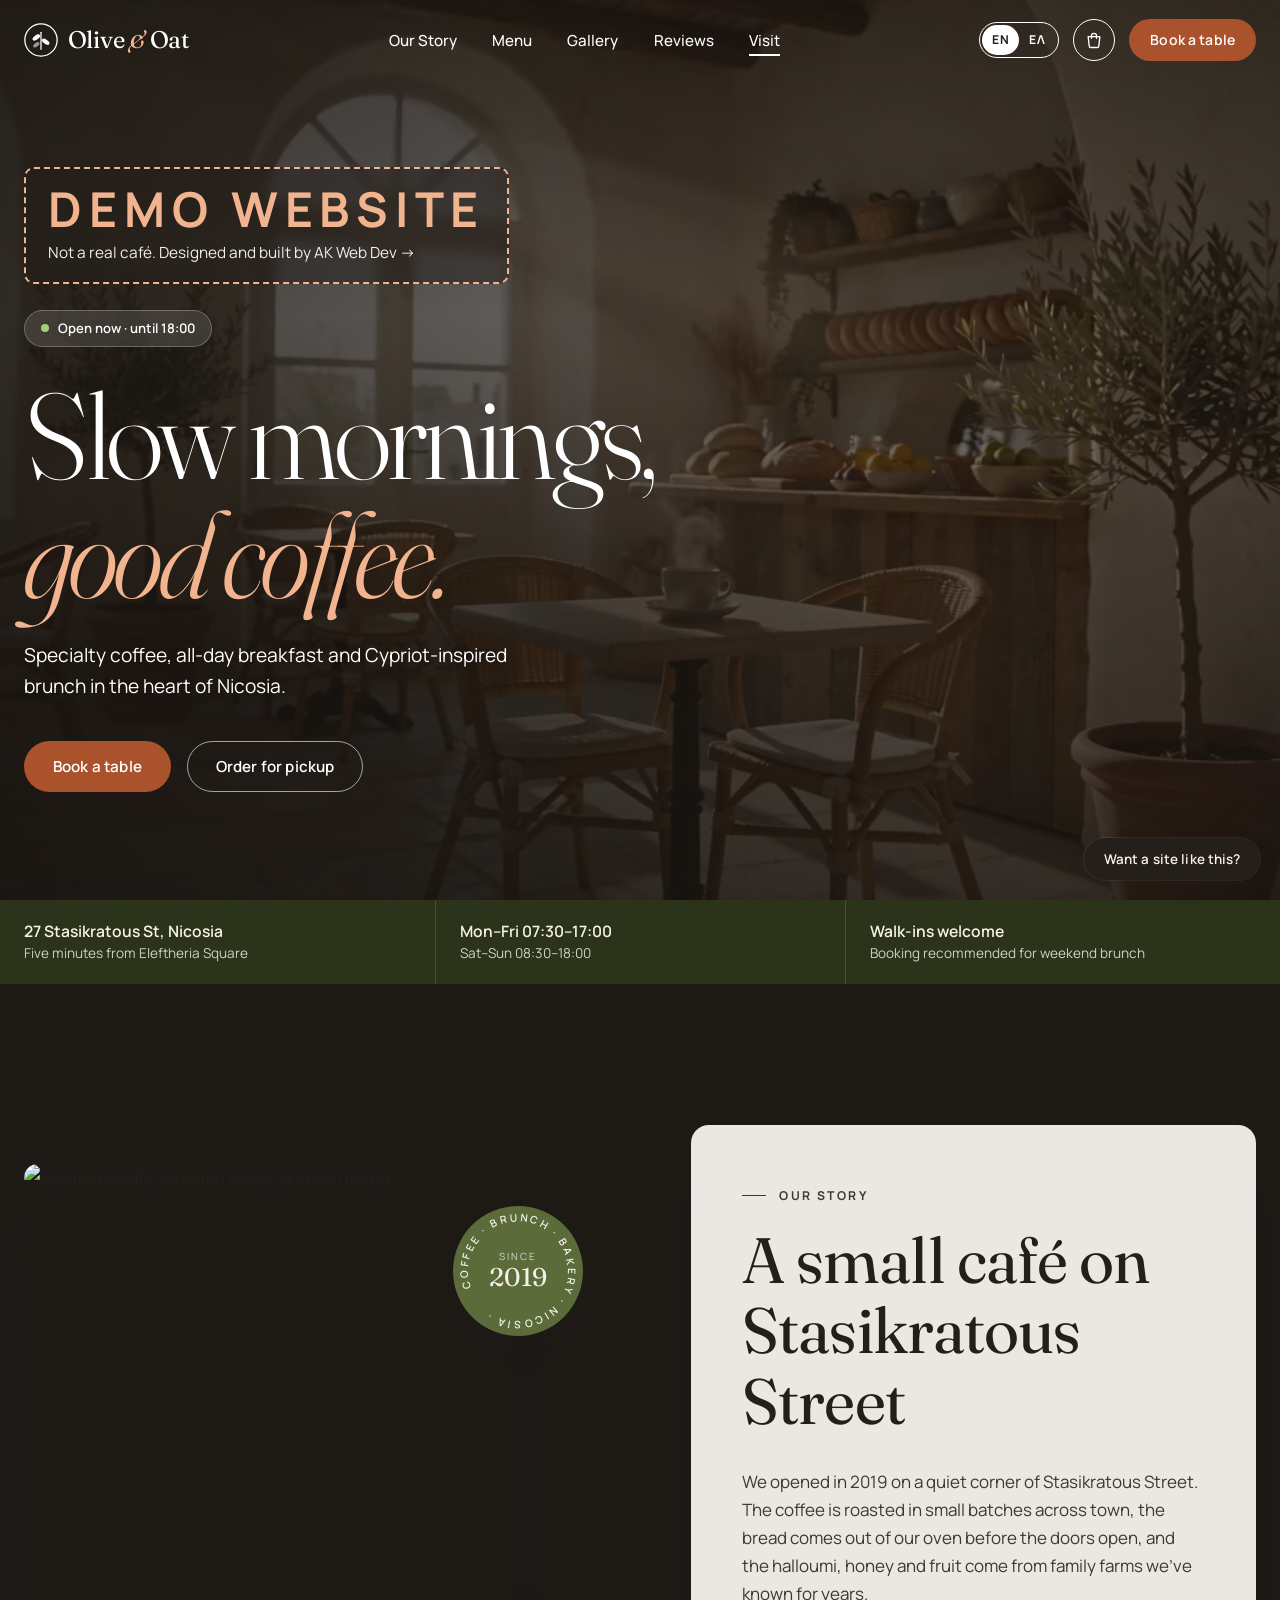
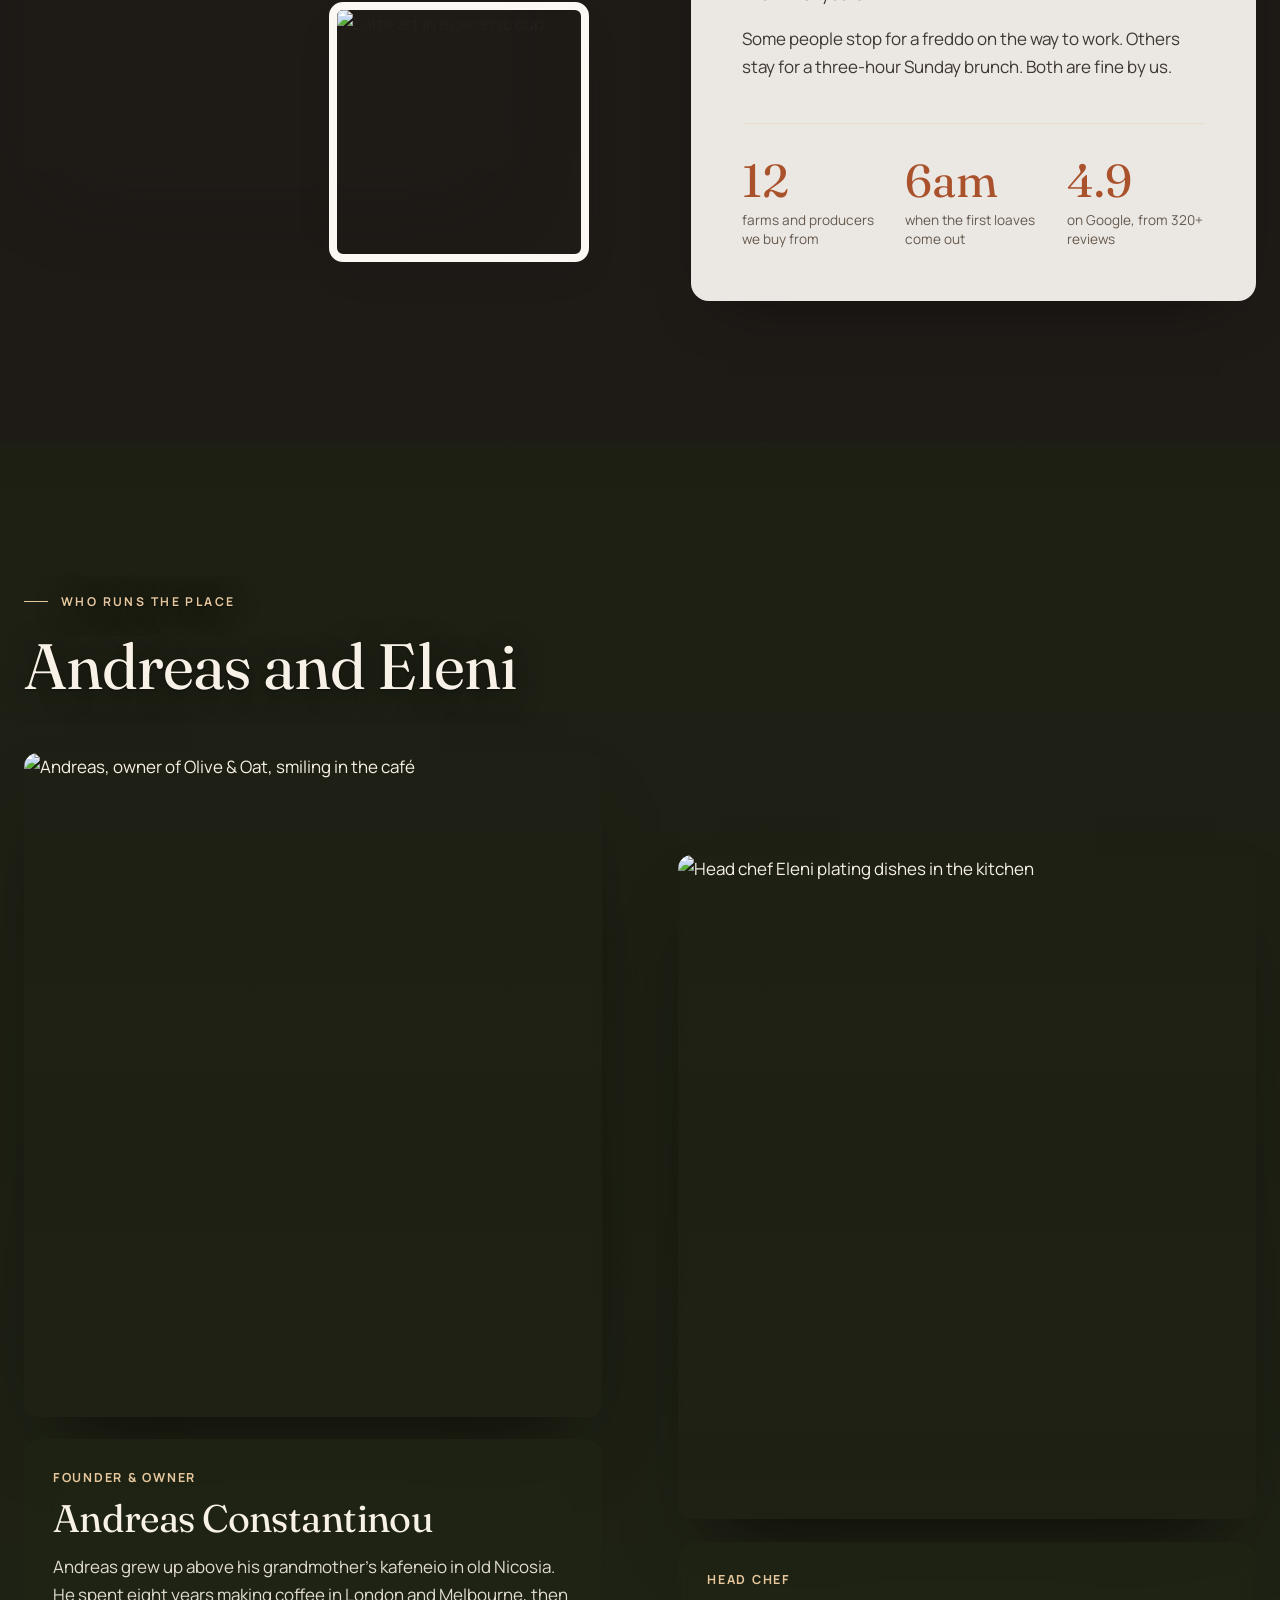
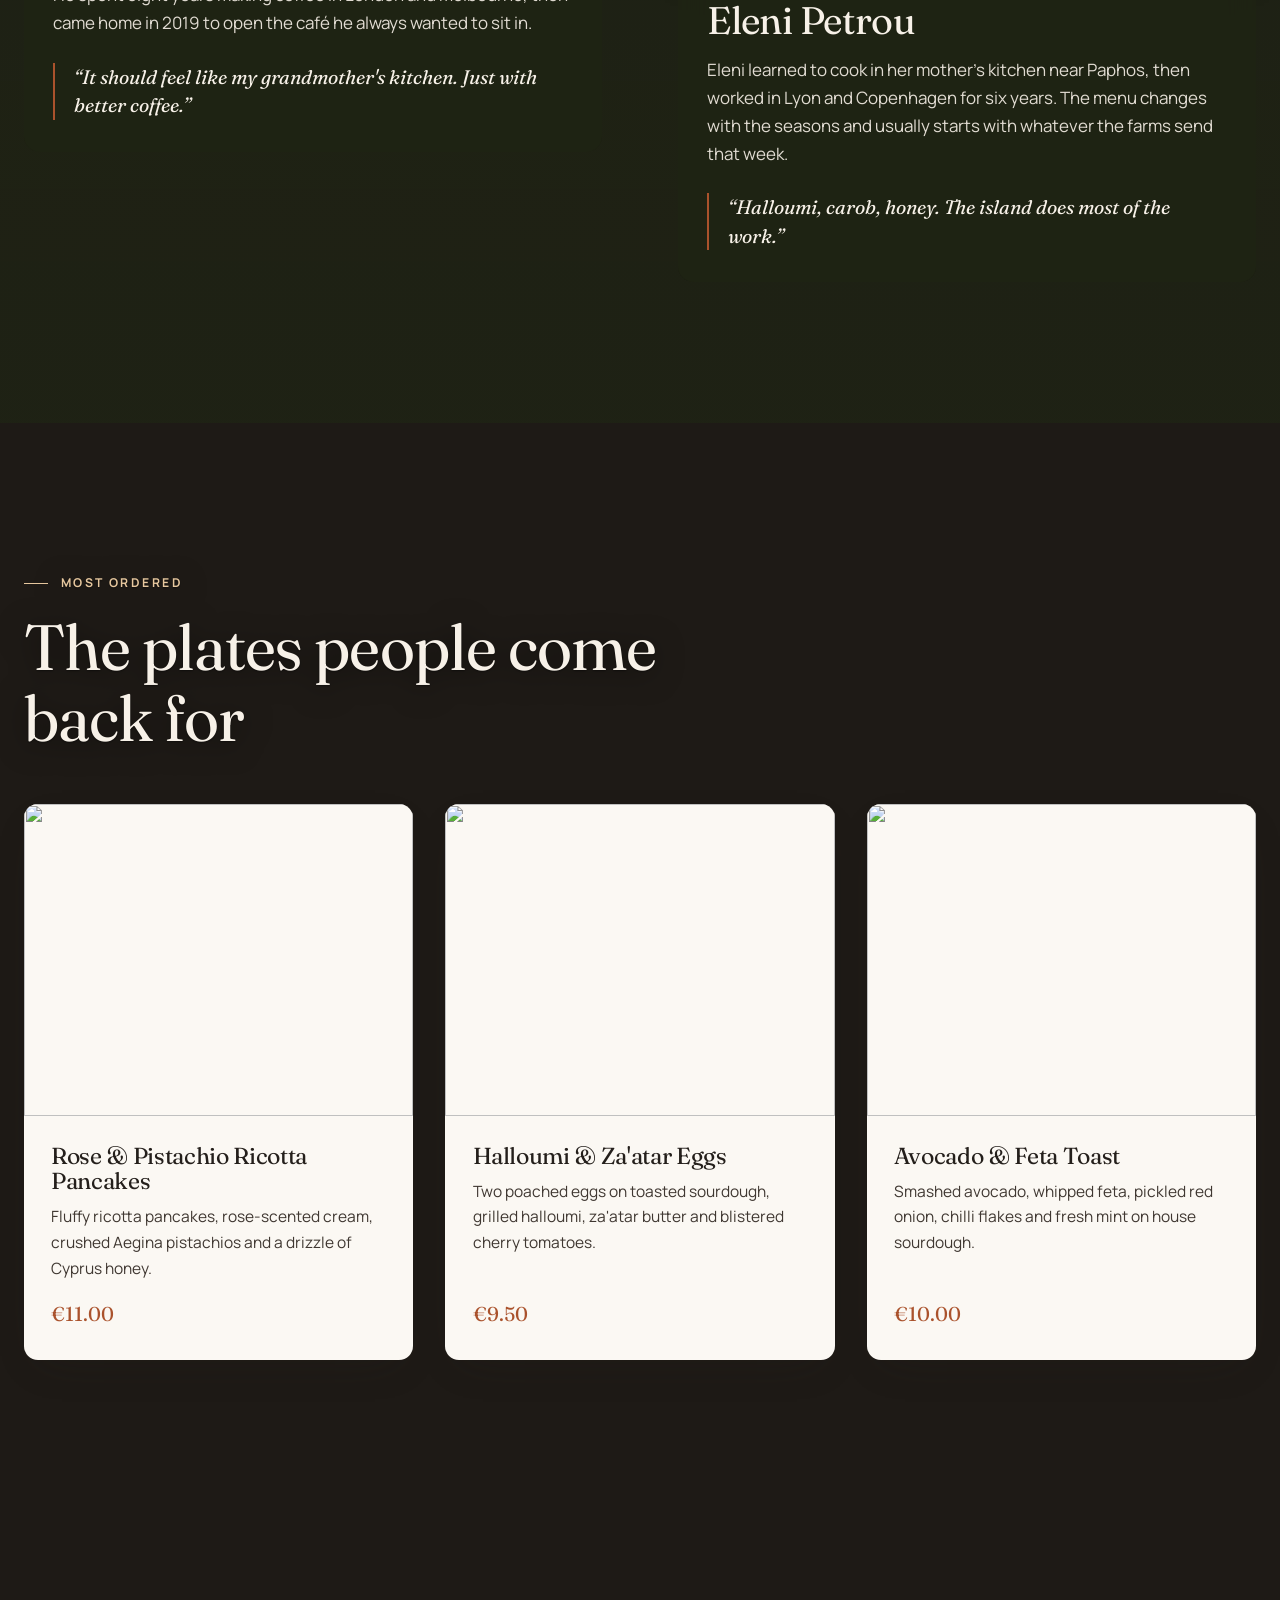
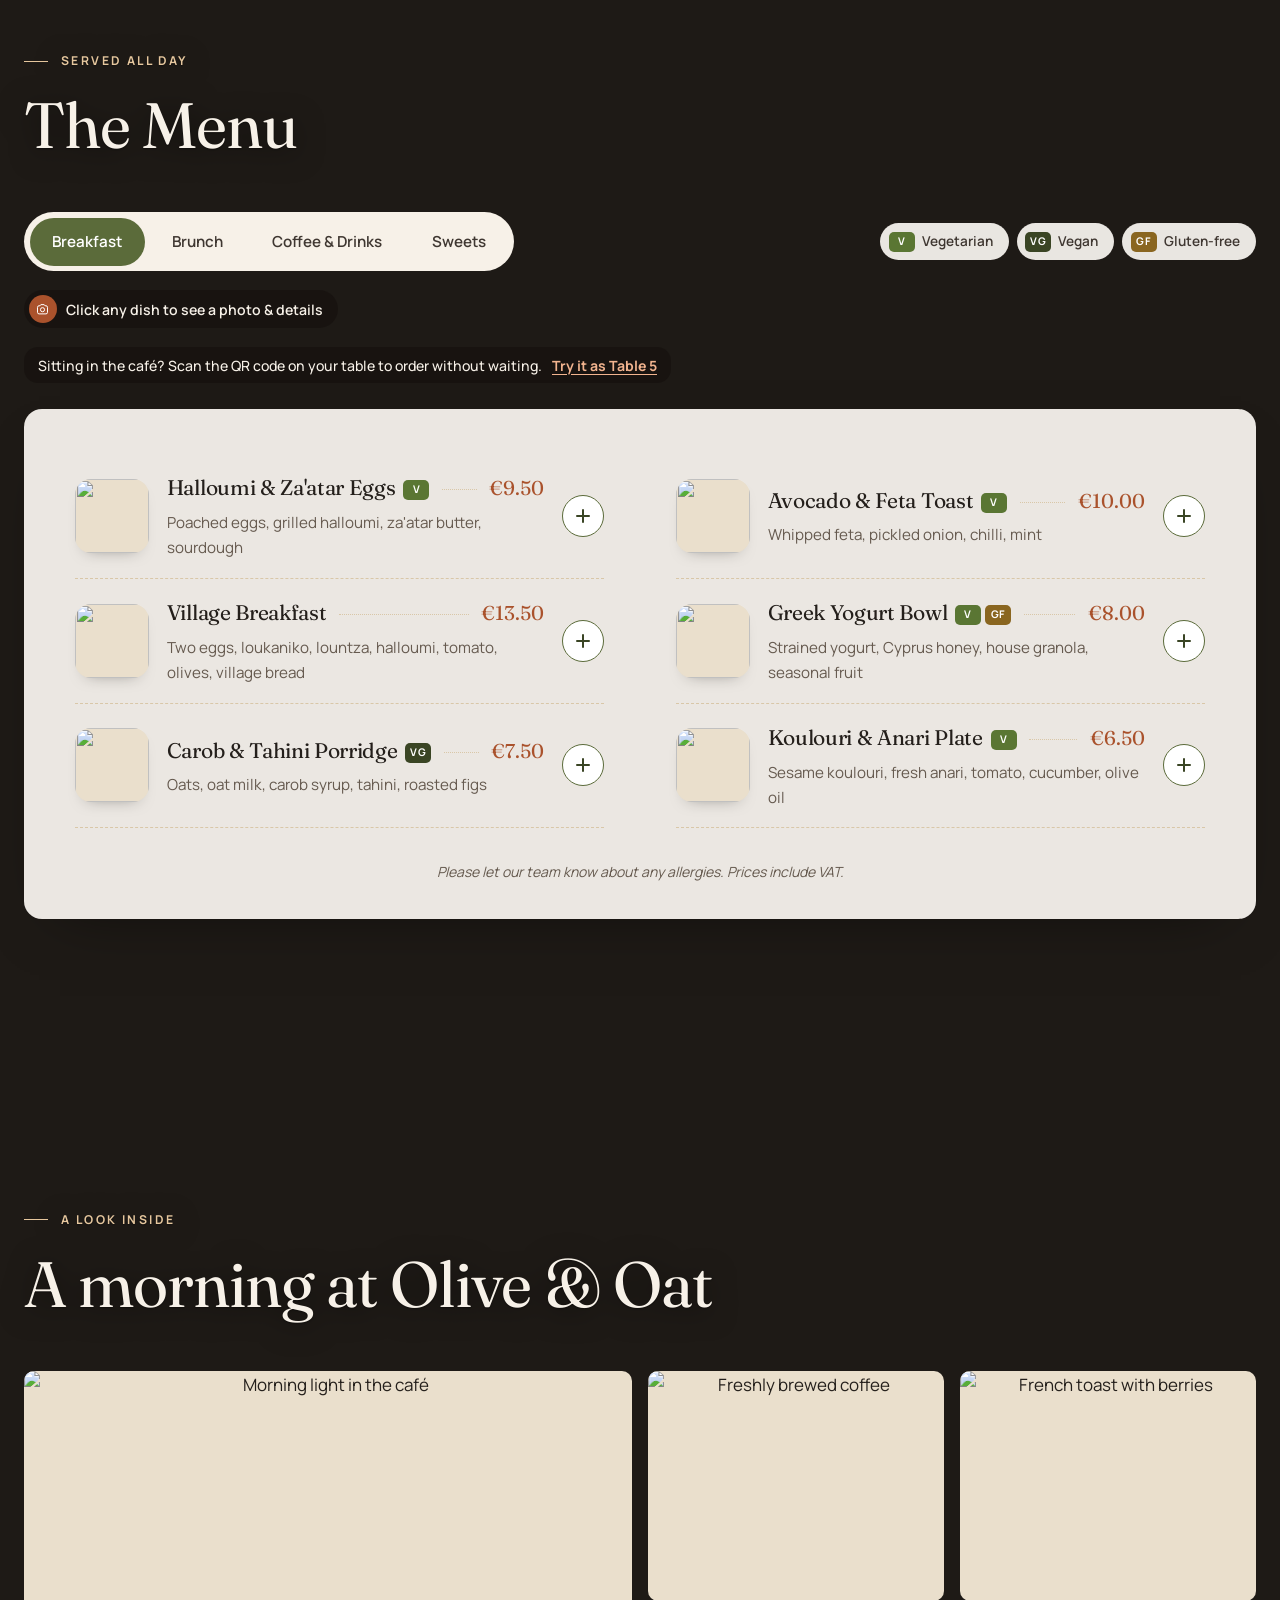
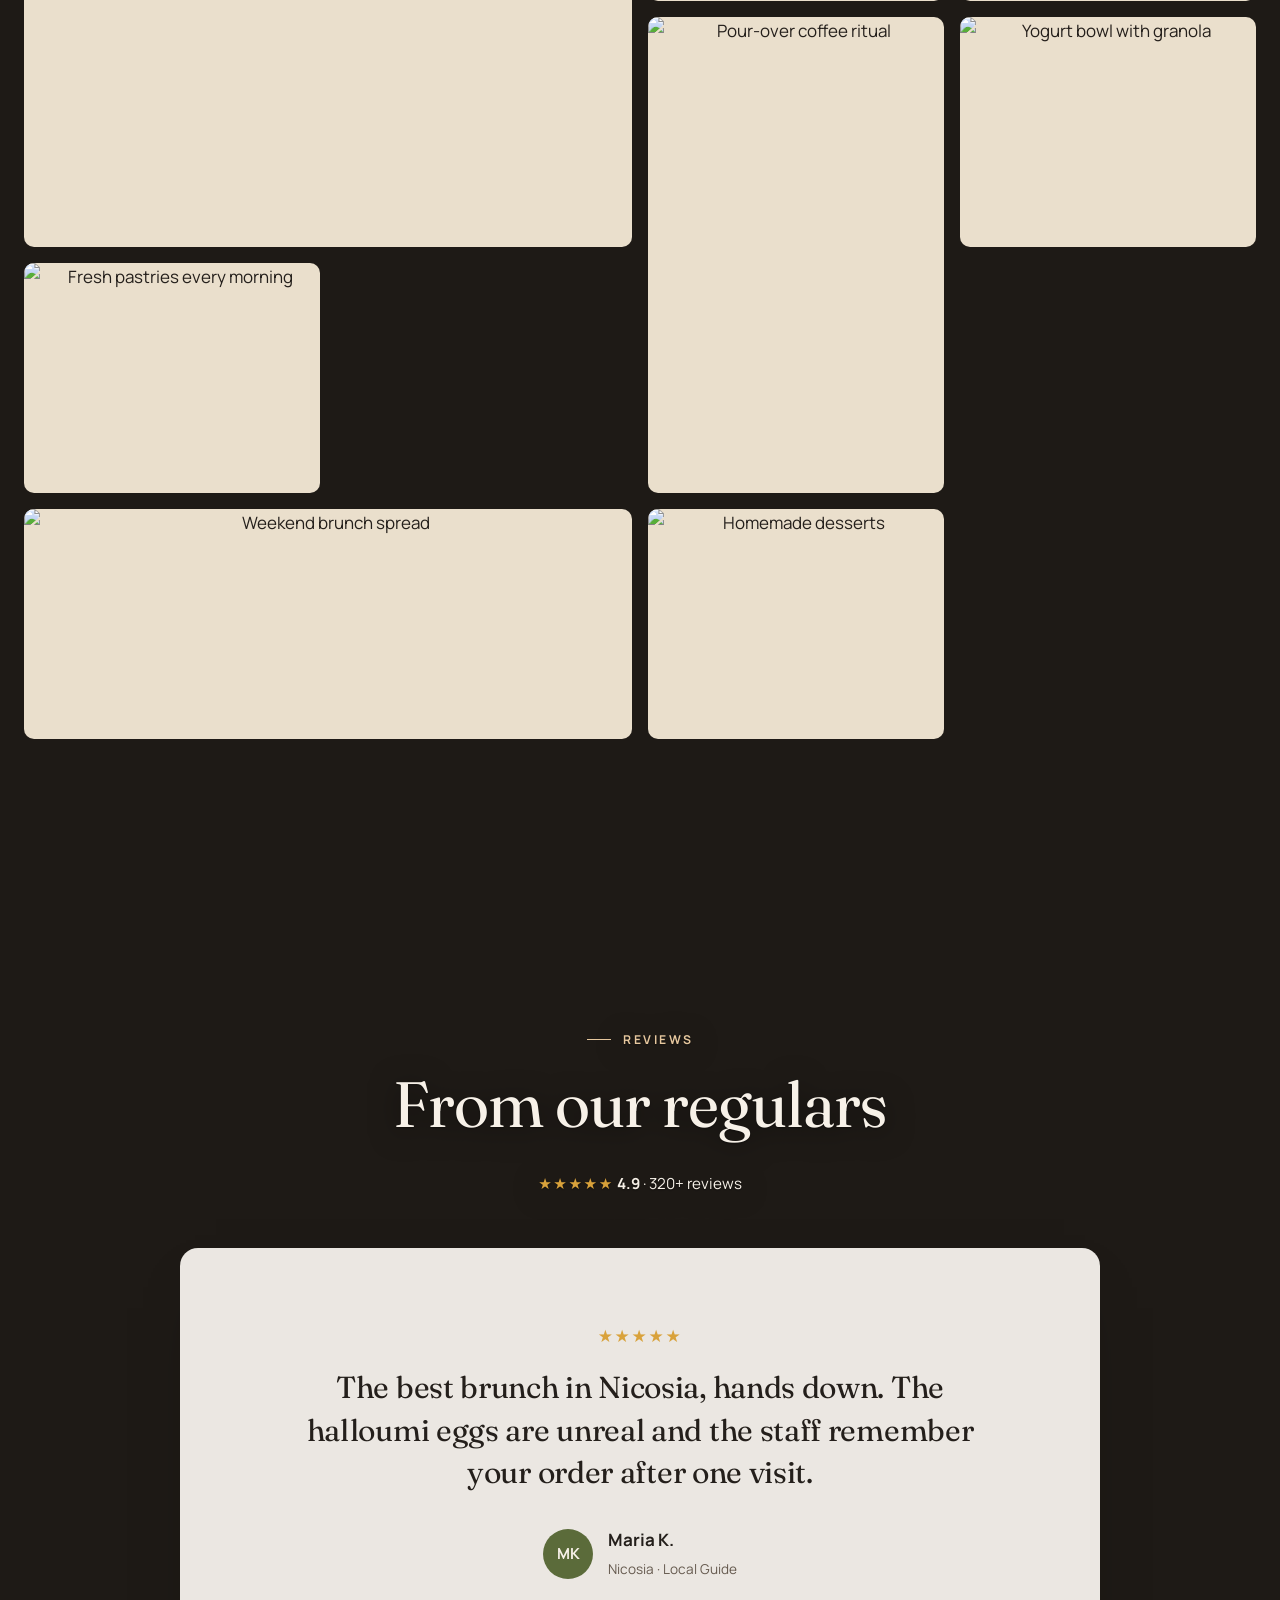
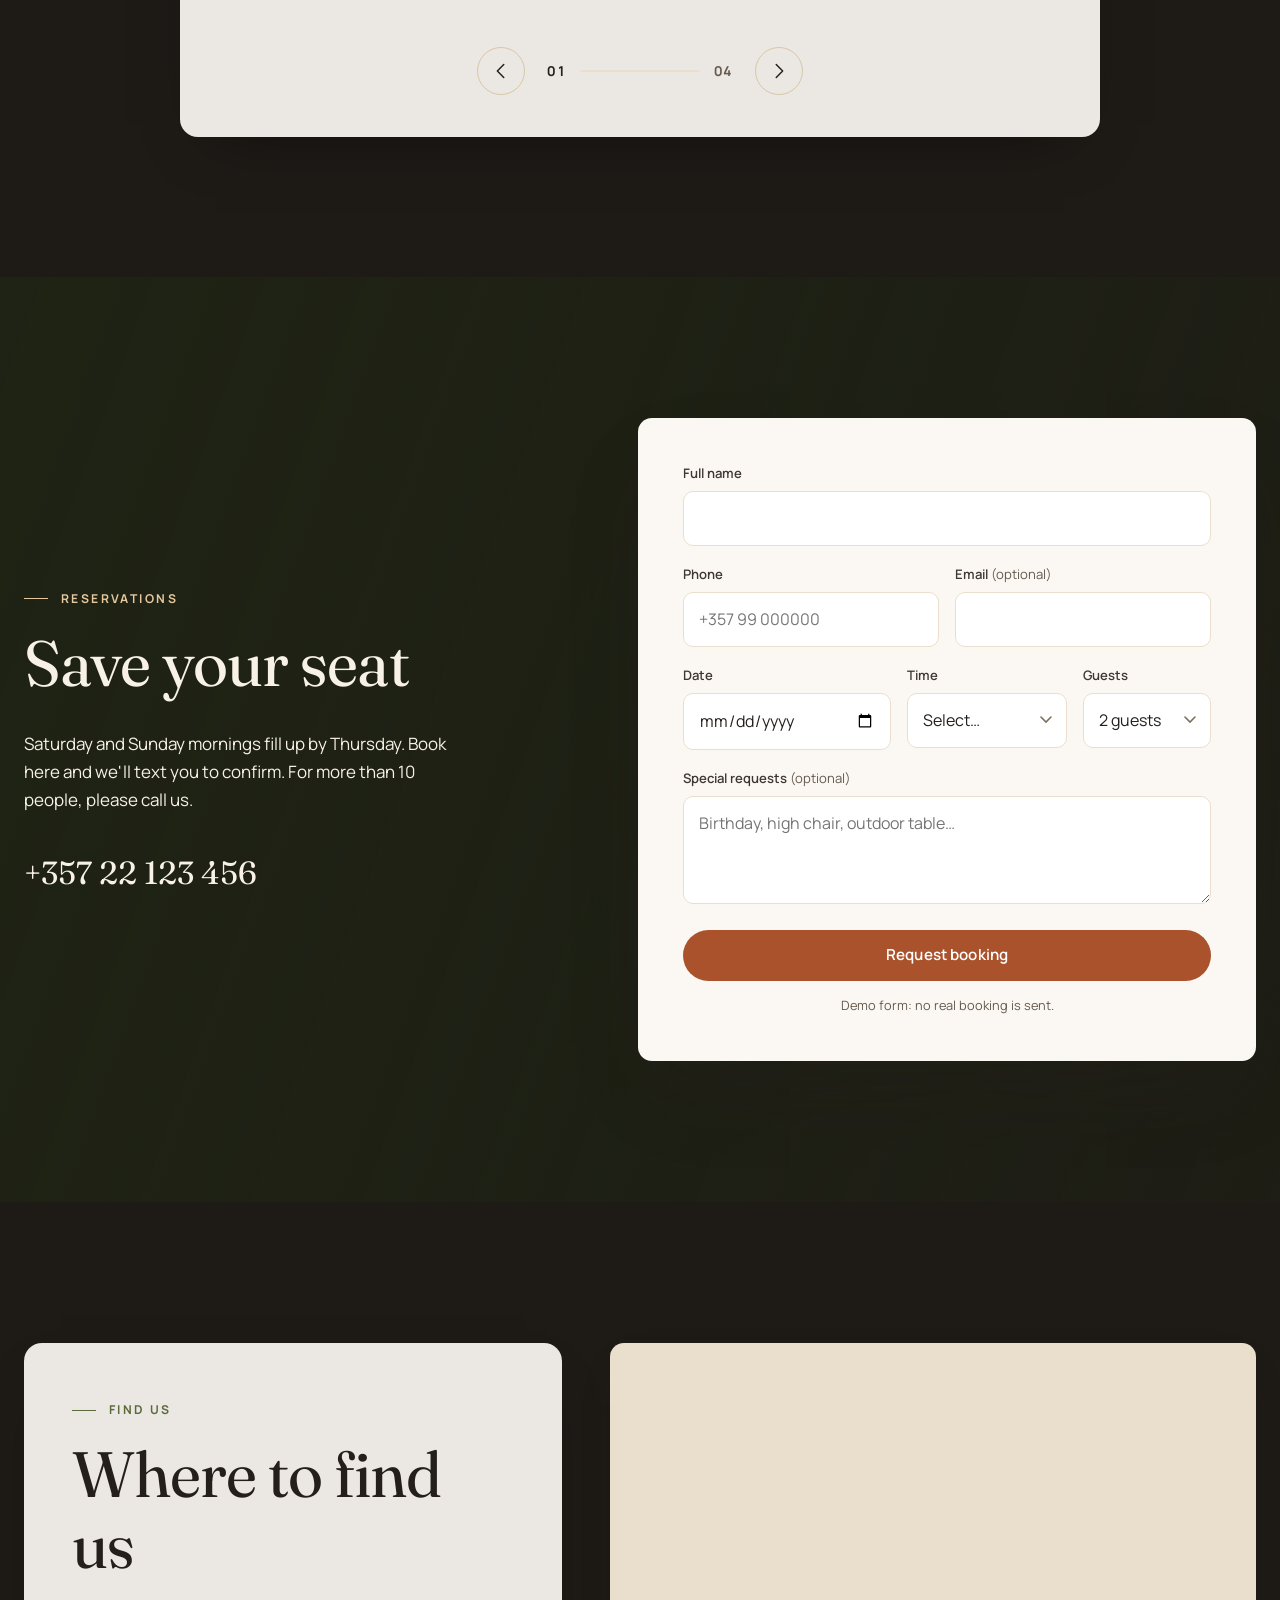
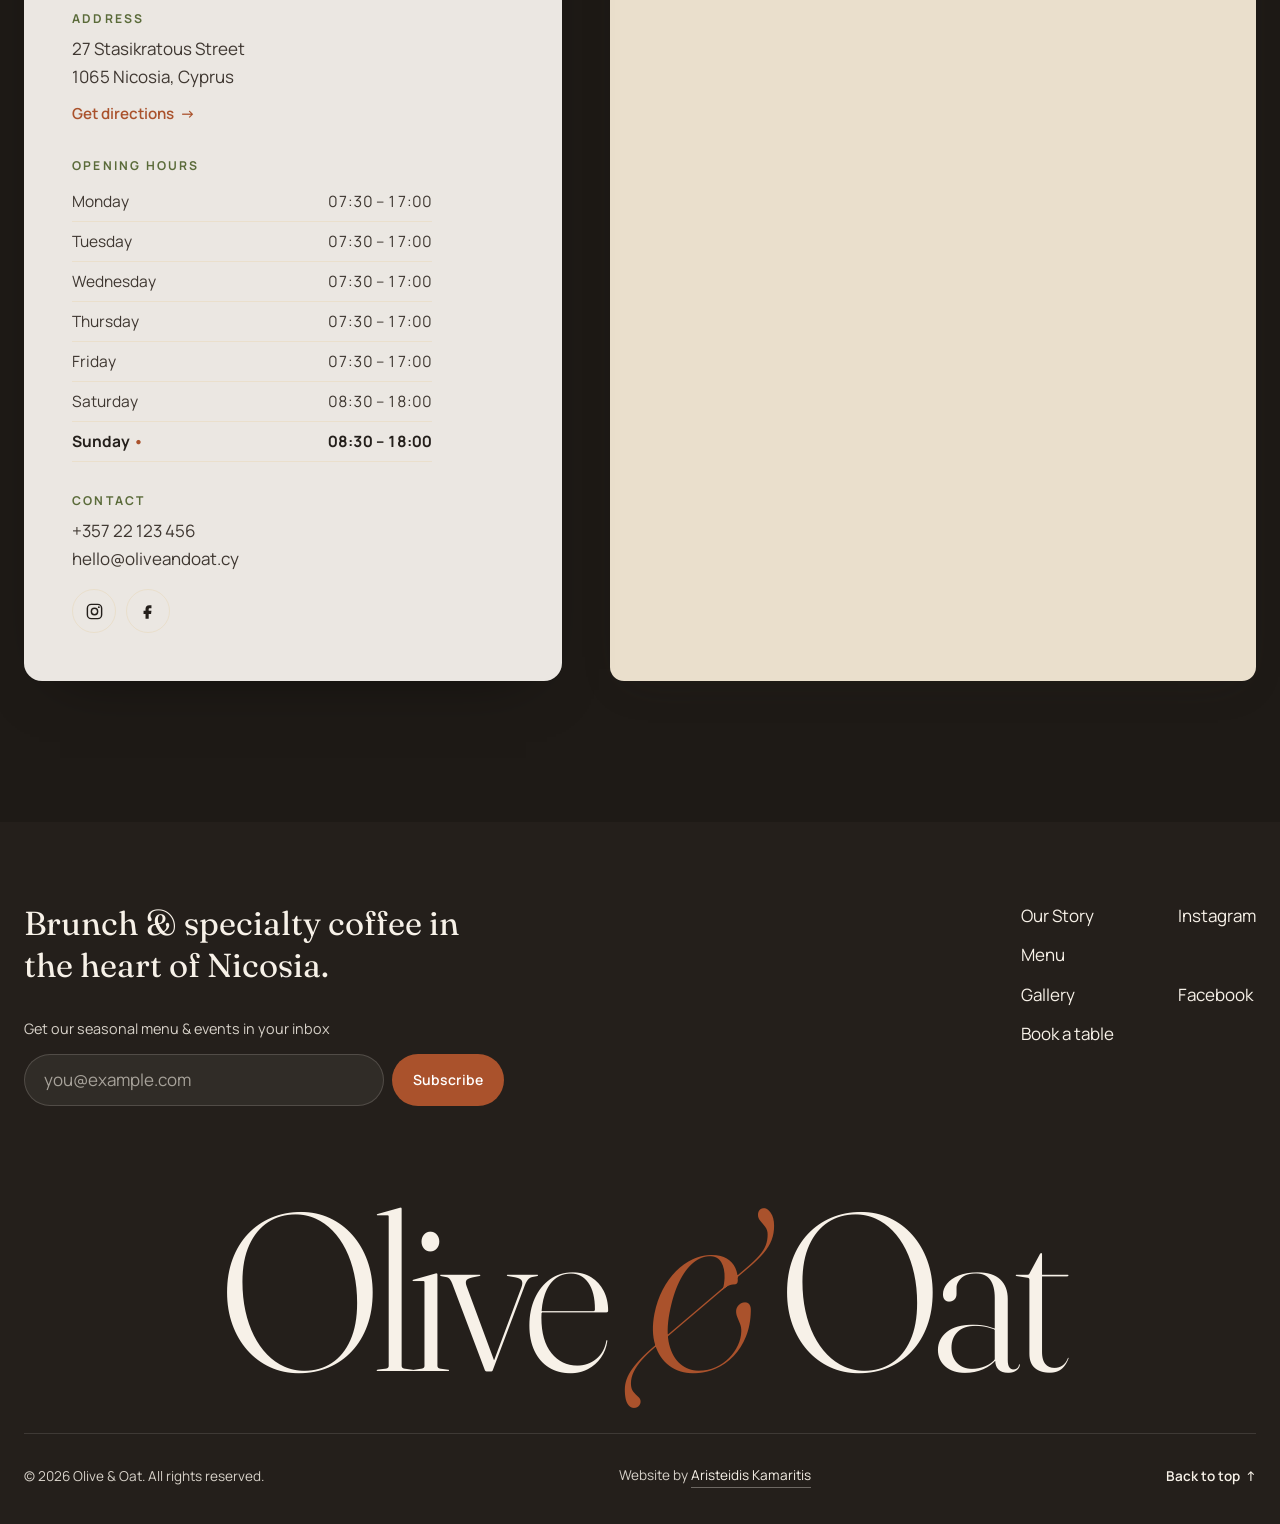
==== commit 42c8d146: "Improve contrast, switch to Fraunces, serve sharper photos - Darker terracotta, diet tags and grey t" ====
--- a/index.html
+++ b/index.html
@@ -22,11 +22,11 @@
   <link rel="preconnect" href="https://fonts.gstatic.com" crossorigin>
   <link rel="preconnect" href="https://images.unsplash.com">
   <link rel="preconnect" href="https://cdnjs.cloudflare.com">
-  <link href="https://fonts.googleapis.com/css2?family=Noto+Serif+Display:ital,wght@0,300;0,400;1,300;1,400&family=Manrope:wght@400;500;600;700&display=swap" rel="stylesheet">
+  <link href="https://fonts.googleapis.com/css2?family=Fraunces:ital,opsz,wght@0,9..144,300..600;1,9..144,300..500&family=Manrope:wght@400;500;600;700&display=swap" rel="stylesheet">
   <link rel="preload" as="image" href="images/film-poster.jpg" fetchpriority="high">
 
-  <link rel="stylesheet" href="css/style.css?v=3">
-  <link rel="stylesheet" href="ordering/ordering.css?v=2">
+  <link rel="stylesheet" href="css/style.css?v=4">
+  <link rel="stylesheet" href="ordering/ordering.css?v=3">
 
   <script>
     document.documentElement.classList.add("js");
@@ -145,10 +145,10 @@
       <div class="container about-grid">
         <div class="about-images">
           <div class="about-img-main img-reveal" data-speed="-6">
-            <img src="https://images.unsplash.com/photo-1501339847302-ac426a4a7cbb?auto=format&fit=crop&w=1000&q=80" alt="Inside the café: wooden tables and warm light" loading="lazy" decoding="async" data-i18n-alt="about.img1">
+            <img src="https://images.unsplash.com/photo-1501339847302-ac426a4a7cbb?auto=format&fit=crop&w=1000&q=80" srcset="https://images.unsplash.com/photo-1501339847302-ac426a4a7cbb?auto=format&fit=crop&w=600&q=80 600w, https://images.unsplash.com/photo-1501339847302-ac426a4a7cbb?auto=format&fit=crop&w=1000&q=80 1000w, https://images.unsplash.com/photo-1501339847302-ac426a4a7cbb?auto=format&fit=crop&w=1400&q=80 1400w, https://images.unsplash.com/photo-1501339847302-ac426a4a7cbb?auto=format&fit=crop&w=2000&q=80 2000w" sizes="(max-width: 900px) 92vw, 40vw" alt="Inside the café: wooden tables and warm light" loading="lazy" decoding="async" data-i18n-alt="about.img1">
           </div>
           <div class="about-img-small img-reveal" data-speed="10">
-            <img src="https://images.unsplash.com/photo-1509042239860-f550ce710b93?auto=format&fit=crop&w=600&q=80" alt="Latte art in a ceramic cup" loading="lazy" decoding="async" data-i18n-alt="about.img2">
+            <img src="https://images.unsplash.com/photo-1509042239860-f550ce710b93?auto=format&fit=crop&w=600&q=80" srcset="https://images.unsplash.com/photo-1509042239860-f550ce710b93?auto=format&fit=crop&w=300&q=80 300w, https://images.unsplash.com/photo-1509042239860-f550ce710b93?auto=format&fit=crop&w=600&q=80 600w, https://images.unsplash.com/photo-1509042239860-f550ce710b93?auto=format&fit=crop&w=900&q=80 900w" sizes="(max-width: 900px) 42vw, 20vw" alt="Latte art in a ceramic cup" loading="lazy" decoding="async" data-i18n-alt="about.img2">
           </div>
           <div class="about-badge">
             <svg viewBox="0 0 120 120" class="badge-ring" aria-hidden="true">
@@ -181,7 +181,7 @@
         </div>
         <div class="crew-grid">
           <article class="crew-card">
-            <div class="crew-photo img-reveal"><img src="https://images.unsplash.com/photo-1607631568010-a87245c0daf8?auto=format&fit=crop&crop=faces&w=900&h=1100&q=80" alt="Andreas, owner of Olive &amp; Oat, smiling in the café" loading="lazy" decoding="async" data-i18n-alt="crew.1.alt"></div>
+            <div class="crew-photo img-reveal"><img src="https://images.unsplash.com/photo-1607631568010-a87245c0daf8?auto=format&fit=crop&crop=faces&w=900&h=1100&q=80" srcset="https://images.unsplash.com/photo-1607631568010-a87245c0daf8?auto=format&fit=crop&crop=faces&w=600&h=733&q=80 600w, https://images.unsplash.com/photo-1607631568010-a87245c0daf8?auto=format&fit=crop&crop=faces&w=900&h=1100&q=80 900w, https://images.unsplash.com/photo-1607631568010-a87245c0daf8?auto=format&fit=crop&crop=faces&w=1300&h=1589&q=80 1300w" sizes="(max-width: 900px) 92vw, 44vw" alt="Andreas, owner of Olive &amp; Oat, smiling in the café" loading="lazy" decoding="async" data-i18n-alt="crew.1.alt"></div>
             <div class="crew-body glass-dark" data-anim="stagger">
               <p class="crew-role" data-i18n="crew.1.role">Founder &amp; Owner</p>
               <h3 data-i18n="crew.1.name">Andreas Constantinou</h3>
@@ -190,7 +190,7 @@
             </div>
           </article>
           <article class="crew-card">
-            <div class="crew-photo img-reveal"><img src="https://images.unsplash.com/photo-1595257841889-eca2678454e2?auto=format&fit=crop&crop=faces&w=900&h=1100&q=80" alt="Head chef Eleni plating dishes in the kitchen" loading="lazy" decoding="async" data-i18n-alt="crew.2.alt"></div>
+            <div class="crew-photo img-reveal"><img src="https://images.unsplash.com/photo-1595257841889-eca2678454e2?auto=format&fit=crop&crop=faces&w=900&h=1100&q=80" srcset="https://images.unsplash.com/photo-1595257841889-eca2678454e2?auto=format&fit=crop&crop=faces&w=600&h=733&q=80 600w, https://images.unsplash.com/photo-1595257841889-eca2678454e2?auto=format&fit=crop&crop=faces&w=900&h=1100&q=80 900w, https://images.unsplash.com/photo-1595257841889-eca2678454e2?auto=format&fit=crop&crop=faces&w=1300&h=1589&q=80 1300w" sizes="(max-width: 900px) 92vw, 44vw" alt="Head chef Eleni plating dishes in the kitchen" loading="lazy" decoding="async" data-i18n-alt="crew.2.alt"></div>
             <div class="crew-body glass-dark" data-anim="stagger">
               <p class="crew-role" data-i18n="crew.2.role">Head Chef</p>
               <h3 data-i18n="crew.2.name">Eleni Petrou</h3>
@@ -211,7 +211,7 @@
         </div>
         <div class="sig-grid" data-anim="stagger">
           <article class="sig-card">
-            <div class="sig-img img-reveal"><img src="https://images.unsplash.com/photo-1567620905732-2d1ec7ab7445?auto=format&fit=crop&w=800&q=80" alt="" loading="lazy" decoding="async"></div>
+            <div class="sig-img img-reveal"><img src="https://images.unsplash.com/photo-1567620905732-2d1ec7ab7445?auto=format&fit=crop&w=800&q=80" srcset="https://images.unsplash.com/photo-1567620905732-2d1ec7ab7445?auto=format&fit=crop&w=500&q=80 500w, https://images.unsplash.com/photo-1567620905732-2d1ec7ab7445?auto=format&fit=crop&w=800&q=80 800w, https://images.unsplash.com/photo-1567620905732-2d1ec7ab7445?auto=format&fit=crop&w=1200&q=80 1200w" sizes="(max-width: 900px) 92vw, 30vw" alt="" loading="lazy" decoding="async"></div>
             <div class="sig-body">
               <h3 data-i18n="sig.1.name">Rose &amp; Pistachio Ricotta Pancakes</h3>
               <p data-i18n="sig.1.desc">Fluffy ricotta pancakes, rose-scented cream, crushed Aegina pistachios and a drizzle of Cyprus honey.</p>
@@ -219,7 +219,7 @@
             </div>
           </article>
           <article class="sig-card">
-            <div class="sig-img img-reveal"><img src="https://images.unsplash.com/photo-1525351484163-7529414344d8?auto=format&fit=crop&w=800&q=80" alt="" loading="lazy" decoding="async"></div>
+            <div class="sig-img img-reveal"><img src="https://images.unsplash.com/photo-1525351484163-7529414344d8?auto=format&fit=crop&w=800&q=80" srcset="https://images.unsplash.com/photo-1525351484163-7529414344d8?auto=format&fit=crop&w=500&q=80 500w, https://images.unsplash.com/photo-1525351484163-7529414344d8?auto=format&fit=crop&w=800&q=80 800w, https://images.unsplash.com/photo-1525351484163-7529414344d8?auto=format&fit=crop&w=1200&q=80 1200w" sizes="(max-width: 900px) 92vw, 30vw" alt="" loading="lazy" decoding="async"></div>
             <div class="sig-body">
               <h3 data-i18n="sig.2.name">Halloumi &amp; Za'atar Eggs</h3>
               <p data-i18n="sig.2.desc">Two poached eggs on toasted sourdough, grilled halloumi, za'atar butter and blistered cherry tomatoes.</p>
@@ -227,7 +227,7 @@
             </div>
           </article>
           <article class="sig-card">
-            <div class="sig-img img-reveal"><img src="https://images.unsplash.com/photo-1541519227354-08fa5d50c44d?auto=format&fit=crop&w=800&q=80" alt="" loading="lazy" decoding="async"></div>
+            <div class="sig-img img-reveal"><img src="https://images.unsplash.com/photo-1541519227354-08fa5d50c44d?auto=format&fit=crop&w=800&q=80" srcset="https://images.unsplash.com/photo-1541519227354-08fa5d50c44d?auto=format&fit=crop&w=500&q=80 500w, https://images.unsplash.com/photo-1541519227354-08fa5d50c44d?auto=format&fit=crop&w=800&q=80 800w, https://images.unsplash.com/photo-1541519227354-08fa5d50c44d?auto=format&fit=crop&w=1200&q=80 1200w" sizes="(max-width: 900px) 92vw, 30vw" alt="" loading="lazy" decoding="async"></div>
             <div class="sig-body">
               <h3 data-i18n="sig.3.name">Avocado &amp; Feta Toast</h3>
               <p data-i18n="sig.3.desc">Smashed avocado, whipped feta, pickled red onion, chilli flakes and fresh mint on house sourdough.</p>
@@ -519,8 +519,8 @@
 
   <script src="https://cdnjs.cloudflare.com/ajax/libs/gsap/3.12.5/gsap.min.js" defer></script>
   <script src="https://cdnjs.cloudflare.com/ajax/libs/gsap/3.12.5/ScrollTrigger.min.js" defer></script>
-  <script src="js/data.js?v=6" defer></script>
-  <script src="js/main.js?v=4" defer></script>
+  <script src="js/data.js?v=7" defer></script>
+  <script src="js/main.js?v=5" defer></script>
   <!-- Online ordering: shows itself only when the ordering server answers (not on a plain static host) -->
   <script type="module" src="ordering/ordering.mjs?v=3"></script>
 </body>
--- a/css/style.css
+++ b/css/style.css
@@ -8,17 +8,17 @@
   --oat: #EADFCC;
   --sand: #D9C7A8;
   --ink: #241F1B;
-  --ink-soft: #4A413A;
-  --muted: #7A6E62;
+  --ink-soft: #3F3731;
+  --muted: #665A4F;
   --olive: #5B6B3A;
   --olive-dark: #3A4524;
   --olive-deep: #2B331B;
-  --terracotta: #C0643B;
-  --terracotta-dark: #A4512C;
+  --terracotta: #AA522C;
+  --terracotta-dark: #8E4222;
   --peach: #F2B48F;
   --white: #fff;
 
-  --font-serif: "Noto Serif Display", Georgia, "Times New Roman", serif;
+  --font-serif: "Fraunces", Georgia, "Times New Roman", serif;
   --font-sans: "Manrope", system-ui, -apple-system, "Segoe UI", Roboto, sans-serif;
 
   --radius: 14px;
@@ -51,7 +51,7 @@
 img { max-width: 100%; display: block; }
 a { color: inherit; }
 button { font: inherit; cursor: pointer; color: inherit; }
-h1, h2, h3 { font-family: var(--font-serif); font-weight: 400; line-height: 1.08; margin: 0 0 .5em; letter-spacing: -.02em; }
+h1, h2, h3 { font-family: var(--font-serif); font-weight: 400; line-height: 1.1; margin: 0 0 .5em; letter-spacing: -.015em; font-optical-sizing: auto; }
 p { margin: 0 0 1em; }
 ::selection { background: var(--olive); color: var(--cream); }
 
@@ -68,7 +68,7 @@
 .film { position: fixed; inset: 0; z-index: -2; overflow: hidden; background: #1E1A16 url("../images/film-poster.jpg") center / cover no-repeat; pointer-events: none; }
 .film-video { position: absolute; inset: 0; width: 100%; height: 100%; object-fit: cover; opacity: 0; transition: opacity 1.2s var(--ease); }
 .film.is-ready .film-video { opacity: 1; }
-.film-veil { position: absolute; inset: 0; background: rgba(20, 16, 13, .38); }
+.film-veil { position: absolute; inset: 0; background: rgba(20, 16, 13, .48); }
 
 /* frosted cards that float over the film */
 .glass {
@@ -90,8 +90,8 @@
 /* section headings sit straight on the film */
 .signatures .section-head, .menu .section-head, .gallery .section-head, .reviews .section-head { color: var(--cream); }
 .signatures .section-head .eyebrow, .menu .section-head .eyebrow, .gallery .section-head .eyebrow, .reviews .section-head .eyebrow { color: #E6C79E; }
-.section-head .section-title { text-shadow: 0 2px 30px rgba(0, 0, 0, .35); }
-.reviews .rating-summary { color: rgba(247, 241, 232, .85); }
+.signatures .section-head, .menu .section-head, .gallery .section-head, .reviews .section-head, .crew .section-head { text-shadow: 0 1px 2px rgba(0, 0, 0, .45), 0 4px 28px rgba(0, 0, 0, .5); }
+.reviews .rating-summary { color: var(--cream); }
 
 /* ---------- Buttons ---------- */
 .btn {
@@ -180,7 +180,7 @@
   content: ""; position: absolute; inset: 0;
   background:
     linear-gradient(180deg, rgba(24, 20, 16, .5) 0%, rgba(24, 20, 16, .15) 35%, rgba(24, 20, 16, .75) 100%),
-    linear-gradient(90deg, rgba(24, 20, 16, .5) 0%, rgba(24, 20, 16, 0) 65%);
+    linear-gradient(90deg, rgba(24, 20, 16, .62) 0%, rgba(24, 20, 16, 0) 70%);
 }
 
 .hero-content { padding-top: var(--header-h); }
@@ -193,7 +193,7 @@
 .hero-title { font-size: clamp(3.2rem, 9.5vw, 8.5rem); font-weight: 300; line-height: .98; margin-bottom: 1.6rem; letter-spacing: -.035em; }
 .hero-title > span, .hero-title > em { display: block; }
 .hero-title em { color: var(--peach); font-weight: 300; }
-.hero-lead { font-size: clamp(1.05rem, 1.5vw, 1.25rem); max-width: 33rem; opacity: .9; margin-bottom: 2.4rem; }
+.hero-lead { font-size: clamp(1.05rem, 1.5vw, 1.25rem); max-width: 33rem; margin-bottom: 2.4rem; text-shadow: 0 1px 12px rgba(0, 0, 0, .45); }
 .hero-ctas { display: flex; flex-wrap: wrap; gap: 1rem; }
 
 .status-pill {
@@ -214,7 +214,7 @@
 .info-strip p:first-child { padding-left: 0; }
 .info-strip p + p { border-left: 1px solid rgba(247, 241, 232, .14); }
 .info-strip strong { font-weight: 600; font-size: .98rem; }
-.info-strip span { font-size: .85rem; color: rgba(247, 241, 232, .66); }
+.info-strip span { font-size: .85rem; color: rgba(247, 241, 232, .82); }
 
 /* ---------- Sections ---------- */
 .section { padding: clamp(5.5rem, 11vw, 9.5rem) 0; position: relative; }
@@ -266,7 +266,7 @@
 .crew-body { margin-top: 1.4rem; padding: 1.8rem 1.8rem 2rem; }
 .crew-role { margin: 0 0 .5rem; color: #E6C79E; font-size: .78rem; font-weight: 700; letter-spacing: .14em; text-transform: uppercase; }
 .crew-body h3 { font-size: clamp(1.8rem, 3vw, 2.4rem); margin-bottom: .9rem; }
-.crew-body > p:not(.crew-role) { color: rgba(247, 241, 232, .78); }
+.crew-body > p:not(.crew-role) { color: rgba(247, 241, 232, .9); }
 .crew-body blockquote {
   margin: 1.6rem 0 0; padding-left: 1.2rem; border-left: 2px solid var(--terracotta);
   font-family: var(--font-serif); font-style: italic; font-size: 1.22rem; line-height: 1.45; color: var(--cream);
@@ -281,7 +281,7 @@
 .sig-img { aspect-ratio: 4 / 3.2; }
 .sig-body { padding: 1.7rem 1.7rem 1.9rem; display: flex; flex-direction: column; flex: 1; }
 .sig-body h3 { font-size: 1.45rem; margin-bottom: .45em; }
-.sig-body p { color: var(--muted); font-size: .95rem; flex: 1; }
+.sig-body p { color: var(--ink-soft); font-size: .97rem; flex: 1; }
 .price { font-family: var(--font-serif); font-size: 1.25rem; color: var(--terracotta); font-weight: 400; font-variant-numeric: tabular-nums; }
 
 /* ---------- Menu ---------- */
@@ -311,15 +311,16 @@
   display: inline-grid; place-items: center; min-width: 26px; height: 20px; padding: 0 5px;
   border-radius: 5px; font-family: var(--font-sans); font-size: .66rem; font-weight: 700; letter-spacing: .04em; color: var(--white);
 }
-.tag-V { background: #7C9A4E; }
+.tag-V { background: #5A7633; }
 .tag-VG { background: var(--olive-dark); }
-.tag-GF { background: #C69B3A; }
+.tag-GF { background: #8A6620; }
 
 .menu-panel { display: grid; grid-template-columns: 1fr 1fr; gap: 0 4.5rem; min-height: 140px; }
 /* hint: tells visitors that dishes open */
 .menu-hint {
   display: flex; width: fit-content; max-width: 100%; align-items: center; gap: .6rem; margin: 0 0 1.6rem;
-  font-size: .88rem; font-weight: 500; color: rgba(247, 241, 232, .85);
+  font-size: .88rem; font-weight: 600; color: var(--cream);
+  padding: .3rem .9rem .3rem .3rem; border-radius: 999px; background: rgba(20, 16, 13, .55);
 }
 .hint-icon { flex: none; display: grid; place-items: center; width: 28px; height: 28px; border-radius: 50%; background: var(--terracotta); color: var(--white); }
 .hint-icon svg { width: 15px; height: 15px; }
@@ -355,7 +356,7 @@
 .menu-item h3 { font-size: 1.32rem; margin: 0; }
 .menu-item .leader { flex: 1; border-bottom: 1.5px dotted var(--sand); transform: translateY(-5px); min-width: 1rem; }
 .menu-item .price { white-space: nowrap; }
-.menu-item p { margin: .35rem 0 0; color: var(--muted); font-size: .93rem; }
+.menu-item p { margin: .35rem 0 0; color: var(--muted); font-size: .95rem; }
 .menu-item .tags { display: inline-flex; gap: .25rem; margin-left: .2rem; vertical-align: middle; }
 .menu-empty { grid-column: 1 / -1; text-align: center; color: var(--muted); padding: 3rem 0; }
 .menu-sheet { padding: clamp(1.2rem, 3.5vw, 2.8rem) clamp(1.2rem, 4vw, 3.4rem) clamp(1.2rem, 3vw, 2.2rem); }
@@ -435,7 +436,7 @@
 .lb-figure { position: relative; margin: 0; max-width: min(1100px, 100%); text-align: center; }
 .lb-frame { overflow: hidden; border-radius: 10px; display: inline-block; vertical-align: top; box-shadow: var(--shadow-lg); }
 .lb-frame img { max-height: 76vh; width: auto; max-width: 100%; display: block; transform-origin: 0 0; }
-.lightbox figcaption { color: rgba(255, 255, 255, .78); margin-top: 1.1rem; font-size: .95rem; }
+.lightbox figcaption { color: rgba(255, 255, 255, .9); margin-top: 1.1rem; font-size: .95rem; }
 .lb-close, .lb-nav {
   position: absolute; z-index: 2; background: rgba(255, 255, 255, .08); border: 1px solid rgba(255, 255, 255, .15); color: var(--white);
   width: 54px; height: 54px; border-radius: 50%; display: grid; place-items: center;
@@ -456,7 +457,7 @@
 .review.is-active { visibility: visible; }
 .review .stars { display: inline-block; }
 .review blockquote {
-  font-family: var(--font-serif); font-size: clamp(1.35rem, 2.5vw, 1.9rem); line-height: 1.4; font-weight: 300;
+  font-family: var(--font-serif); font-size: clamp(1.35rem, 2.5vw, 1.9rem); line-height: 1.4; font-weight: 400;
   margin: 1rem auto 2rem; max-width: 36ch; color: var(--ink); letter-spacing: -.01em;
 }
 .review-author { display: inline-flex; align-items: center; gap: .9rem; text-align: left; }
@@ -483,10 +484,10 @@
 .reserve-bg img { width: 100%; height: 100%; object-fit: cover; }
 .reserve-bg::after { content: ""; position: absolute; inset: 0; background: linear-gradient(110deg, rgba(31, 37, 20, .88) 0%, rgba(31, 37, 20, .55) 55%, rgba(31, 37, 20, .3) 100%); }
 .reserve-grid { display: grid; grid-template-columns: 1fr 1.15fr; gap: clamp(3rem, 6vw, 6rem); align-items: center; }
-.reserve-intro > p { opacity: .85; max-width: 28rem; }
+.reserve-intro > p { max-width: 28rem; }
 .eyebrow-light { color: #E6C79E; }
 .reserve-phone {
-  display: inline-block; margin-top: 1rem; font-family: var(--font-serif); font-size: 2rem; font-weight: 300; text-decoration: none;
+  display: inline-block; margin-top: 1rem; font-family: var(--font-serif); font-size: 2rem; font-weight: 400; text-decoration: none;
   background: linear-gradient(currentColor, currentColor) 0 100% / 0 1.5px no-repeat; transition: background-size .8s var(--ease);
 }
 .reserve-phone:hover { background-size: 100% 1.5px; }
@@ -555,16 +556,16 @@
 .map-wrap iframe { width: 100%; height: 100%; min-height: 440px; border: 0; filter: grayscale(.4) sepia(.18) contrast(.95); display: block; }
 
 /* ---------- Footer ---------- */
-.site-footer { background: var(--ink); color: rgba(247, 241, 232, .75); padding: 5rem 0 2rem; overflow: hidden; }
+.site-footer { background: var(--ink); color: rgba(247, 241, 232, .85); padding: 5rem 0 2rem; overflow: hidden; }
 .footer-grid { display: grid; grid-template-columns: 1.3fr 1fr; gap: 3rem; align-items: start; }
-.footer-tag { font-family: var(--font-serif); font-size: clamp(1.5rem, 2.6vw, 2.1rem); line-height: 1.25; color: var(--cream); font-weight: 300; max-width: 28rem; margin-bottom: 2rem; }
+.footer-tag { font-family: var(--font-serif); font-size: clamp(1.5rem, 2.6vw, 2.1rem); line-height: 1.25; color: var(--cream); font-weight: 400; max-width: 28rem; margin-bottom: 2rem; }
 .newsletter label { display: block; font-size: .9rem; margin-bottom: .8rem; }
 .nl-row { display: flex; gap: .5rem; max-width: 30rem; }
 .nl-row input {
   flex: 1; min-width: 0; font: inherit; color: var(--cream); background: rgba(247, 241, 232, .06);
   border: 1.5px solid rgba(247, 241, 232, .16); border-radius: 999px; padding: .7rem 1.2rem; transition: border-color .6s var(--ease);
 }
-.nl-row input::placeholder { color: rgba(247, 241, 232, .4); }
+.nl-row input::placeholder { color: rgba(247, 241, 232, .6); }
 .nl-row input:focus { outline: none; border-color: var(--sand); }
 .nl-msg { font-size: .85rem; margin: .7rem 0 0; min-height: 1.2em; color: #E6C79E; }
 .footer-links { display: flex; gap: 4rem; justify-content: flex-end; }
--- a/ordering/ordering.css
+++ b/ordering/ordering.css
@@ -70,7 +70,8 @@
 .cart-float.is-table .cf-count { color: var(--olive-dark); }
 .table-try {
   display: flex; flex-wrap: wrap; align-items: baseline; gap: .3rem .6rem; width: fit-content; max-width: 100%;
-  margin: -.4rem 0 1.6rem; font-size: .88rem; color: rgba(247, 241, 232, .85);
+  margin: -.4rem 0 1.6rem; padding: .4rem .9rem; border-radius: 14px; background: rgba(20, 16, 13, .55);
+  font-size: .88rem; font-weight: 500; color: var(--cream);
 }
 .table-try a { color: var(--peach); font-weight: 700; text-decoration: underline; text-underline-offset: 3px; }
 .table-bar { margin: 0 0 1rem; padding: .85rem .95rem; border-radius: var(--radius-sm); background: #EEF0E4; }
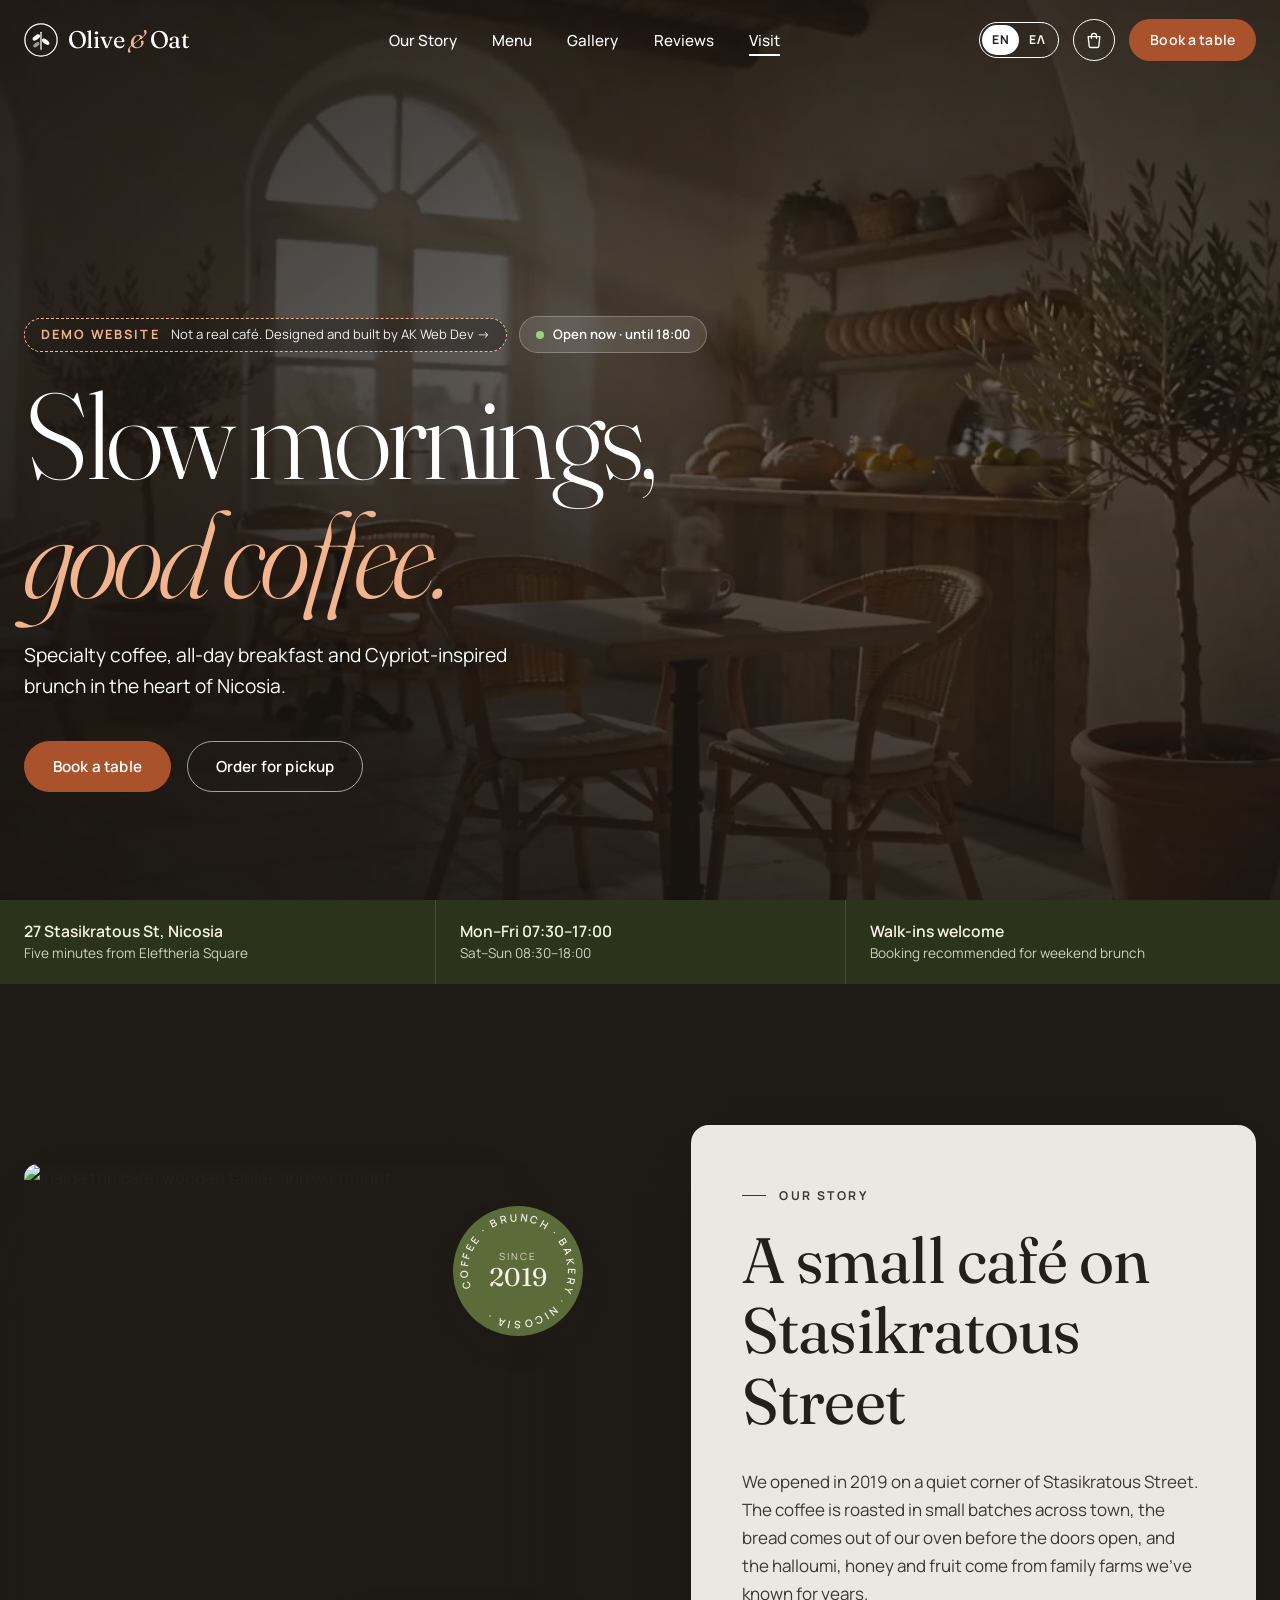
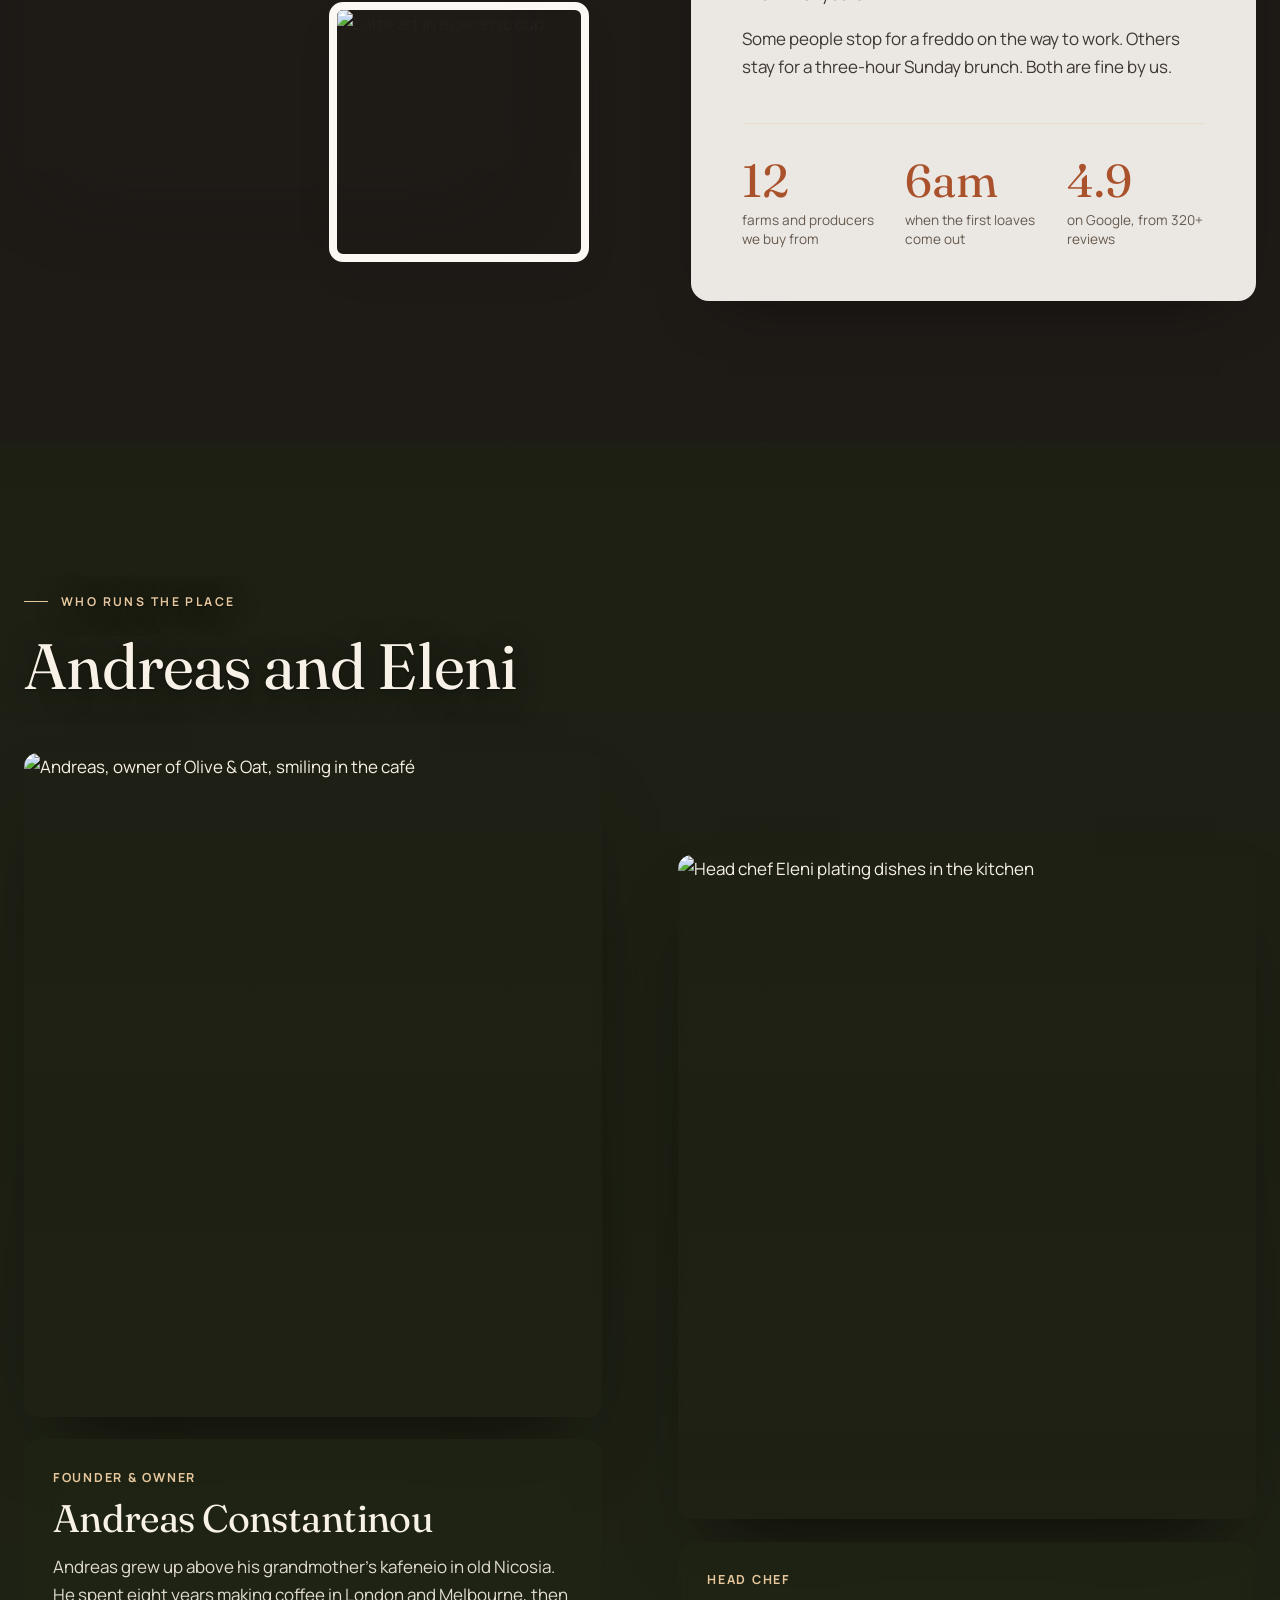
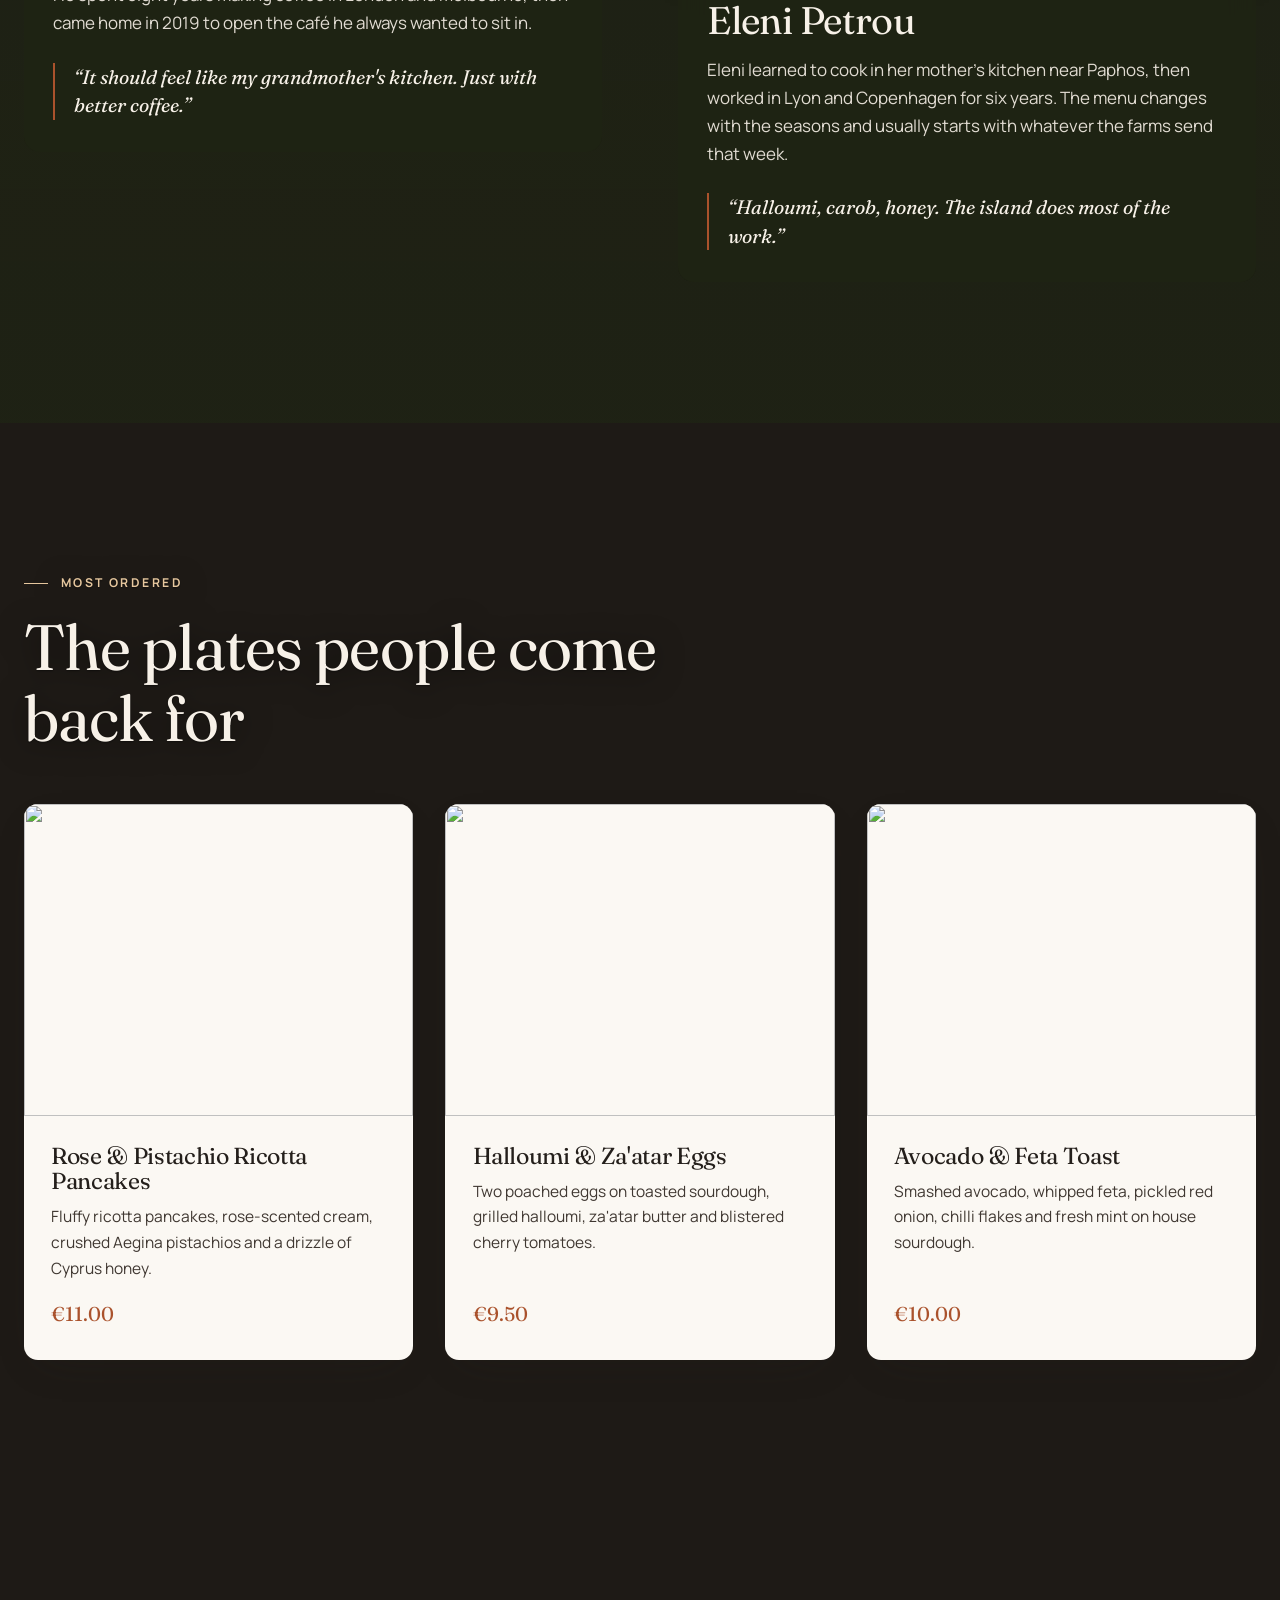
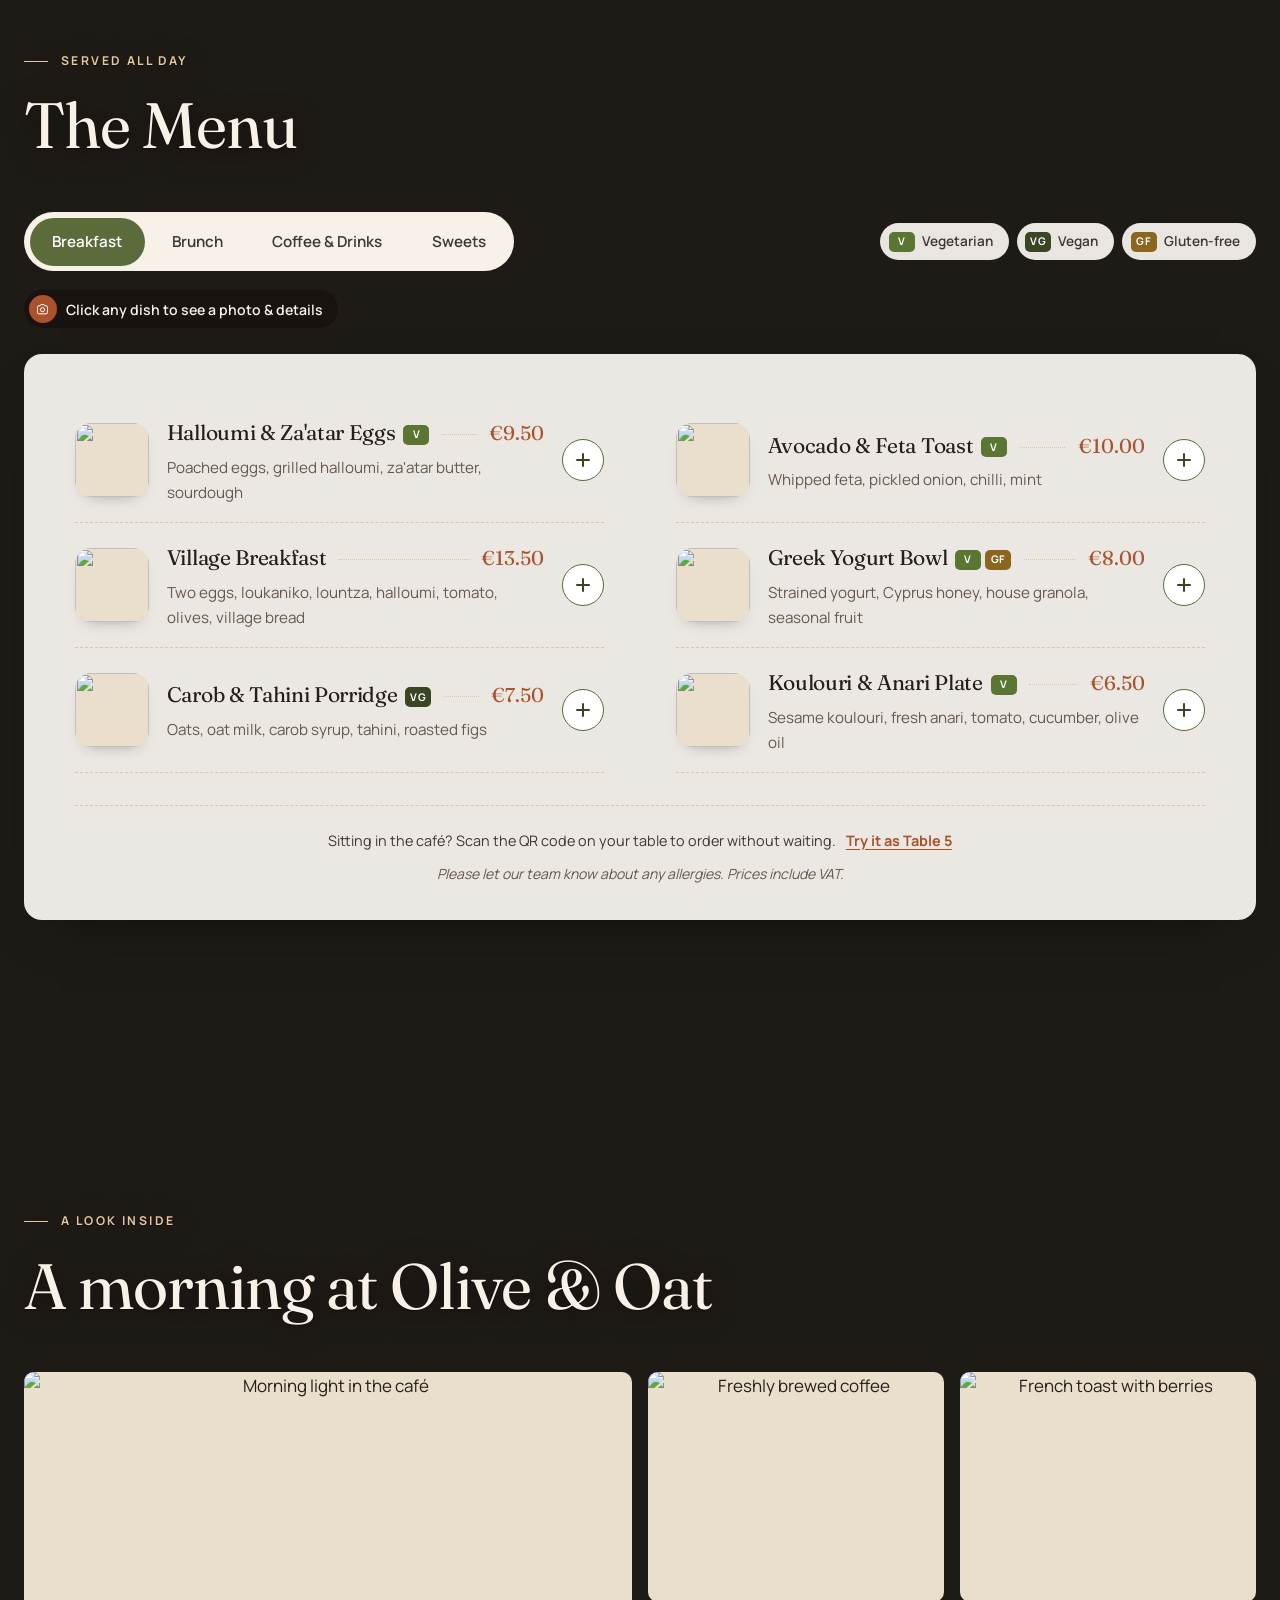
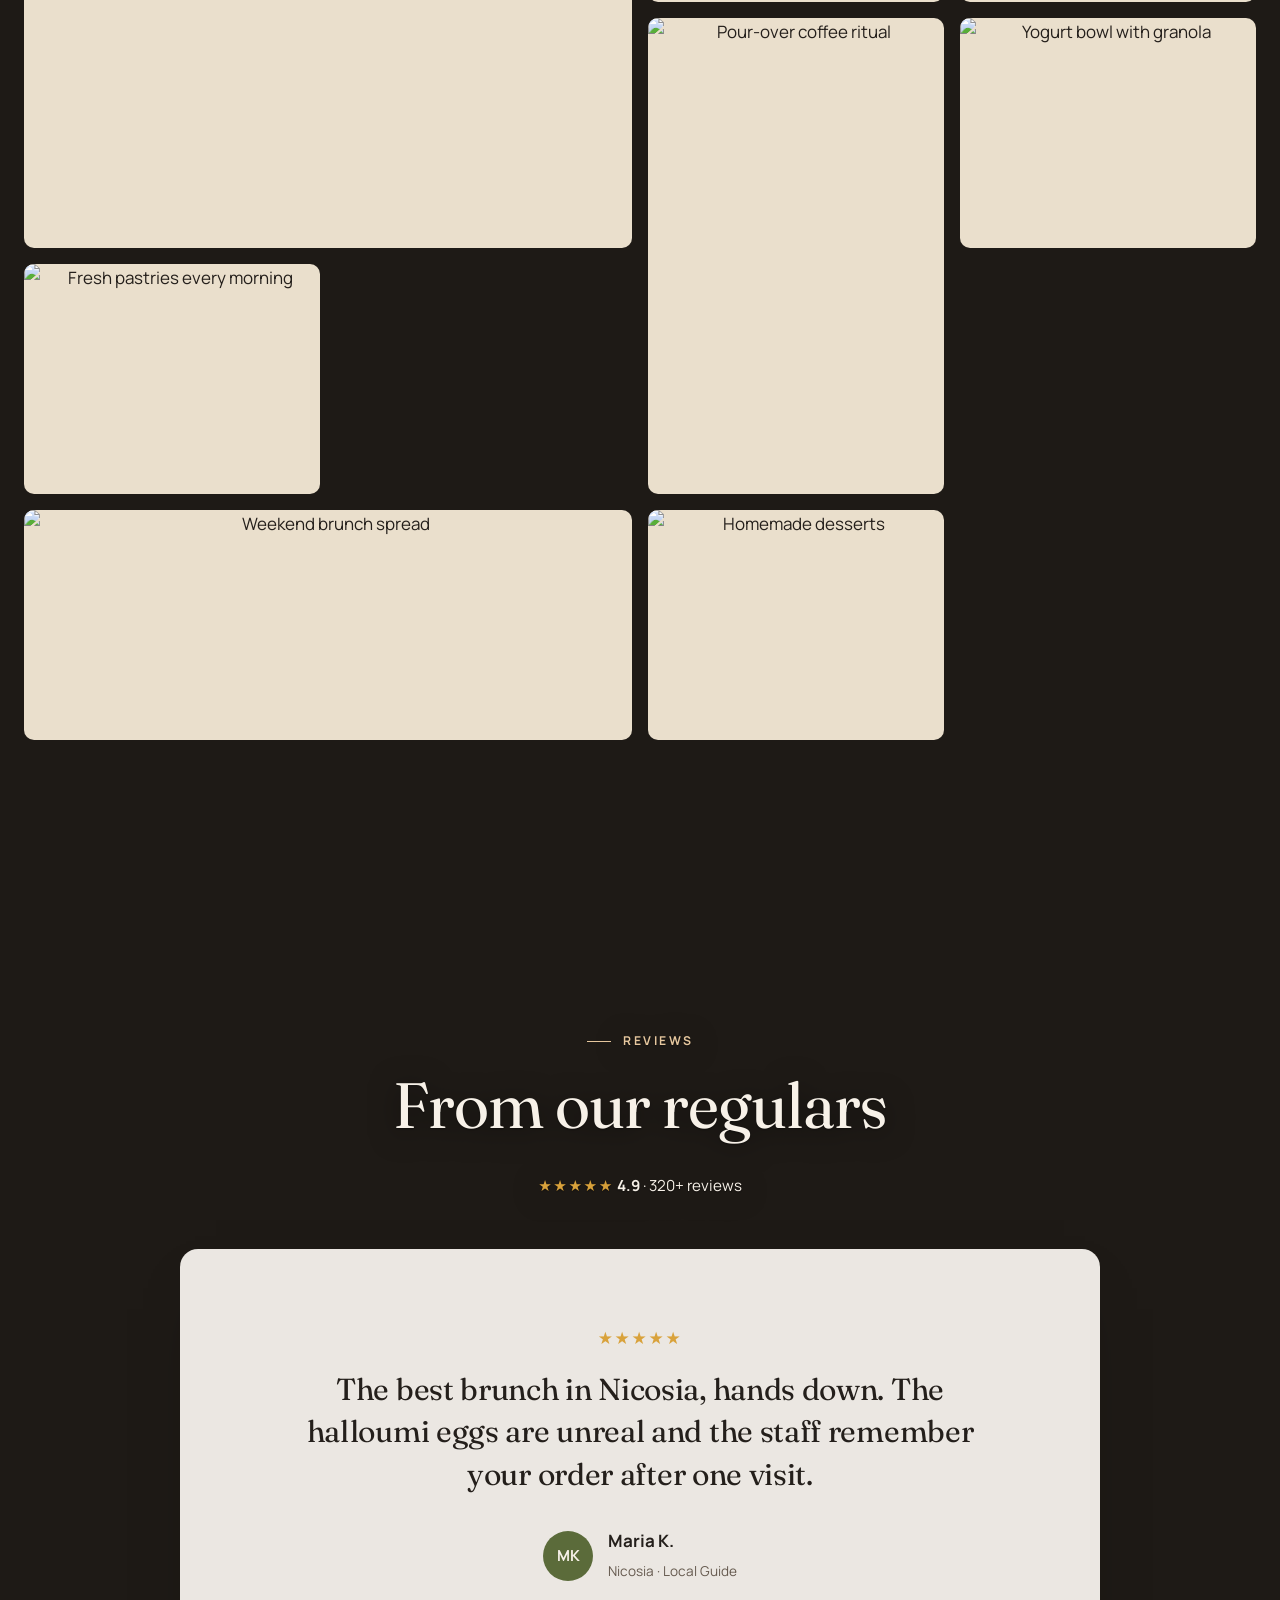
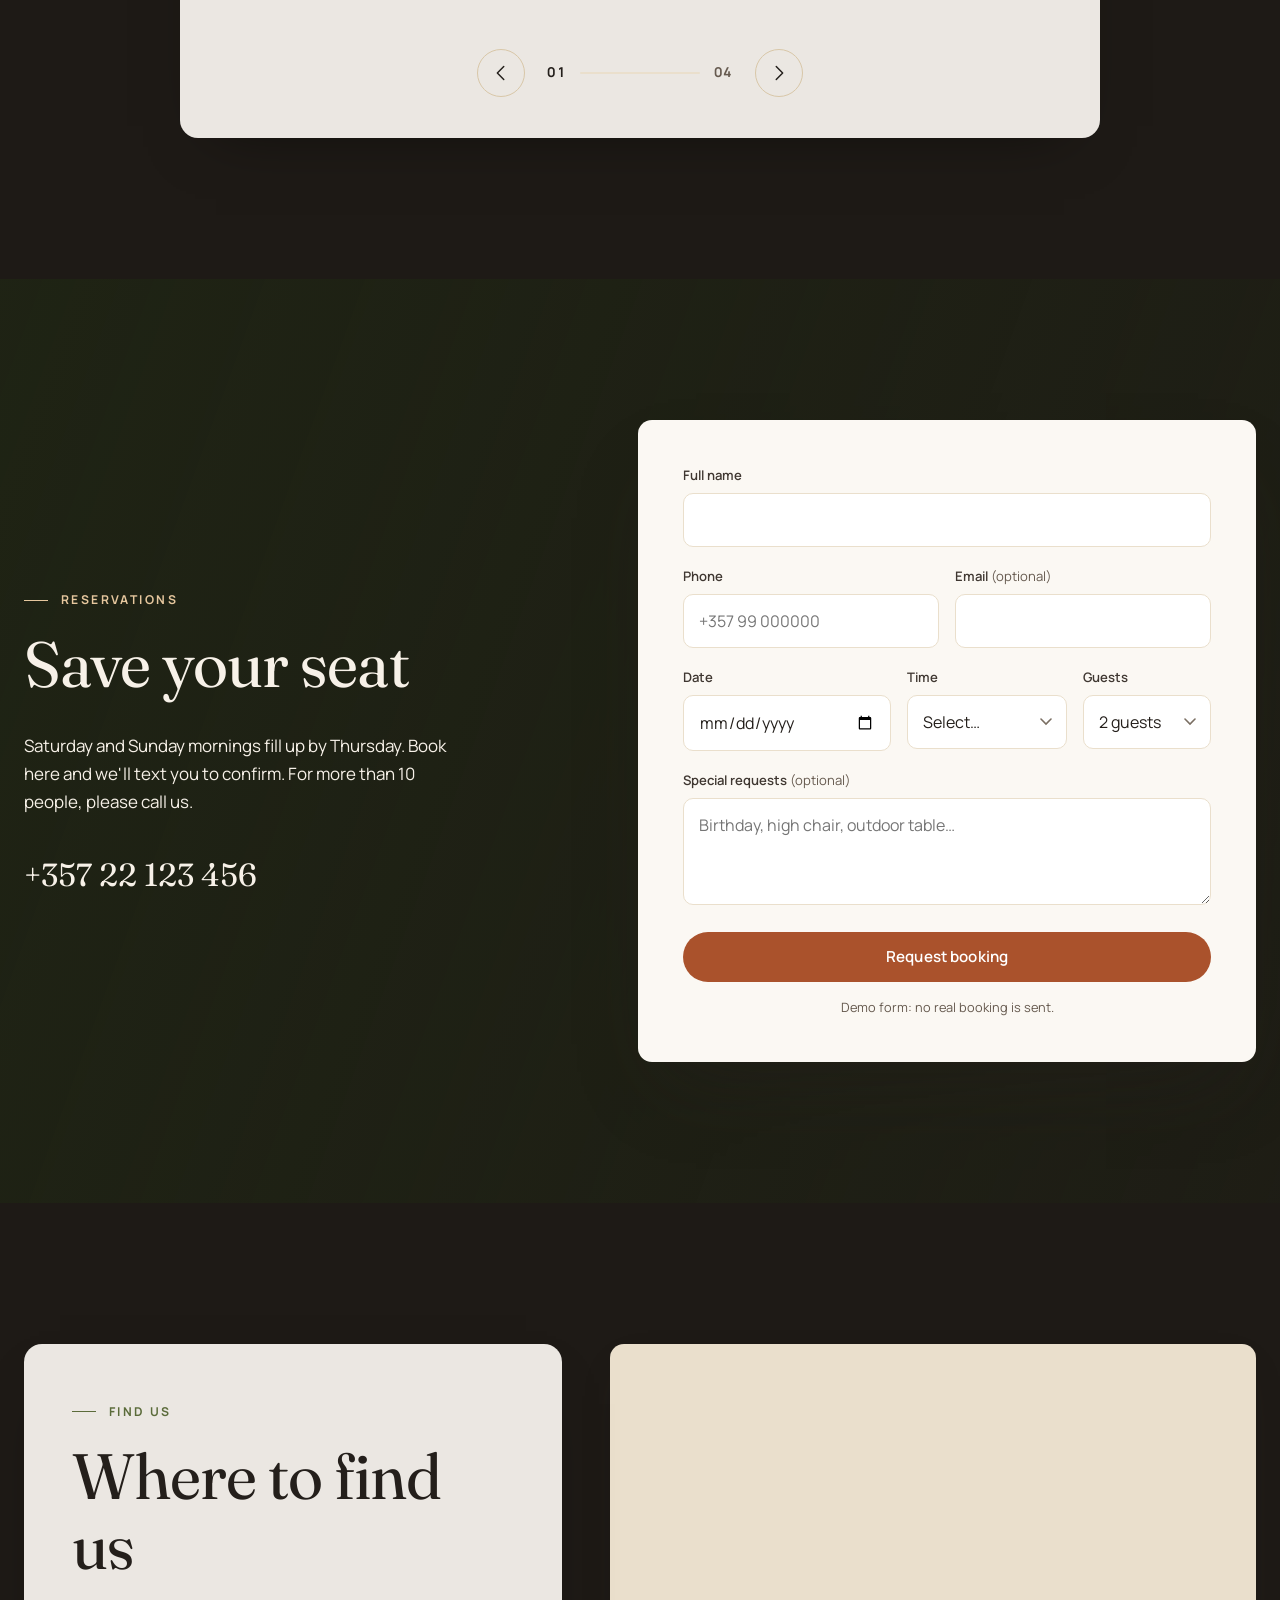
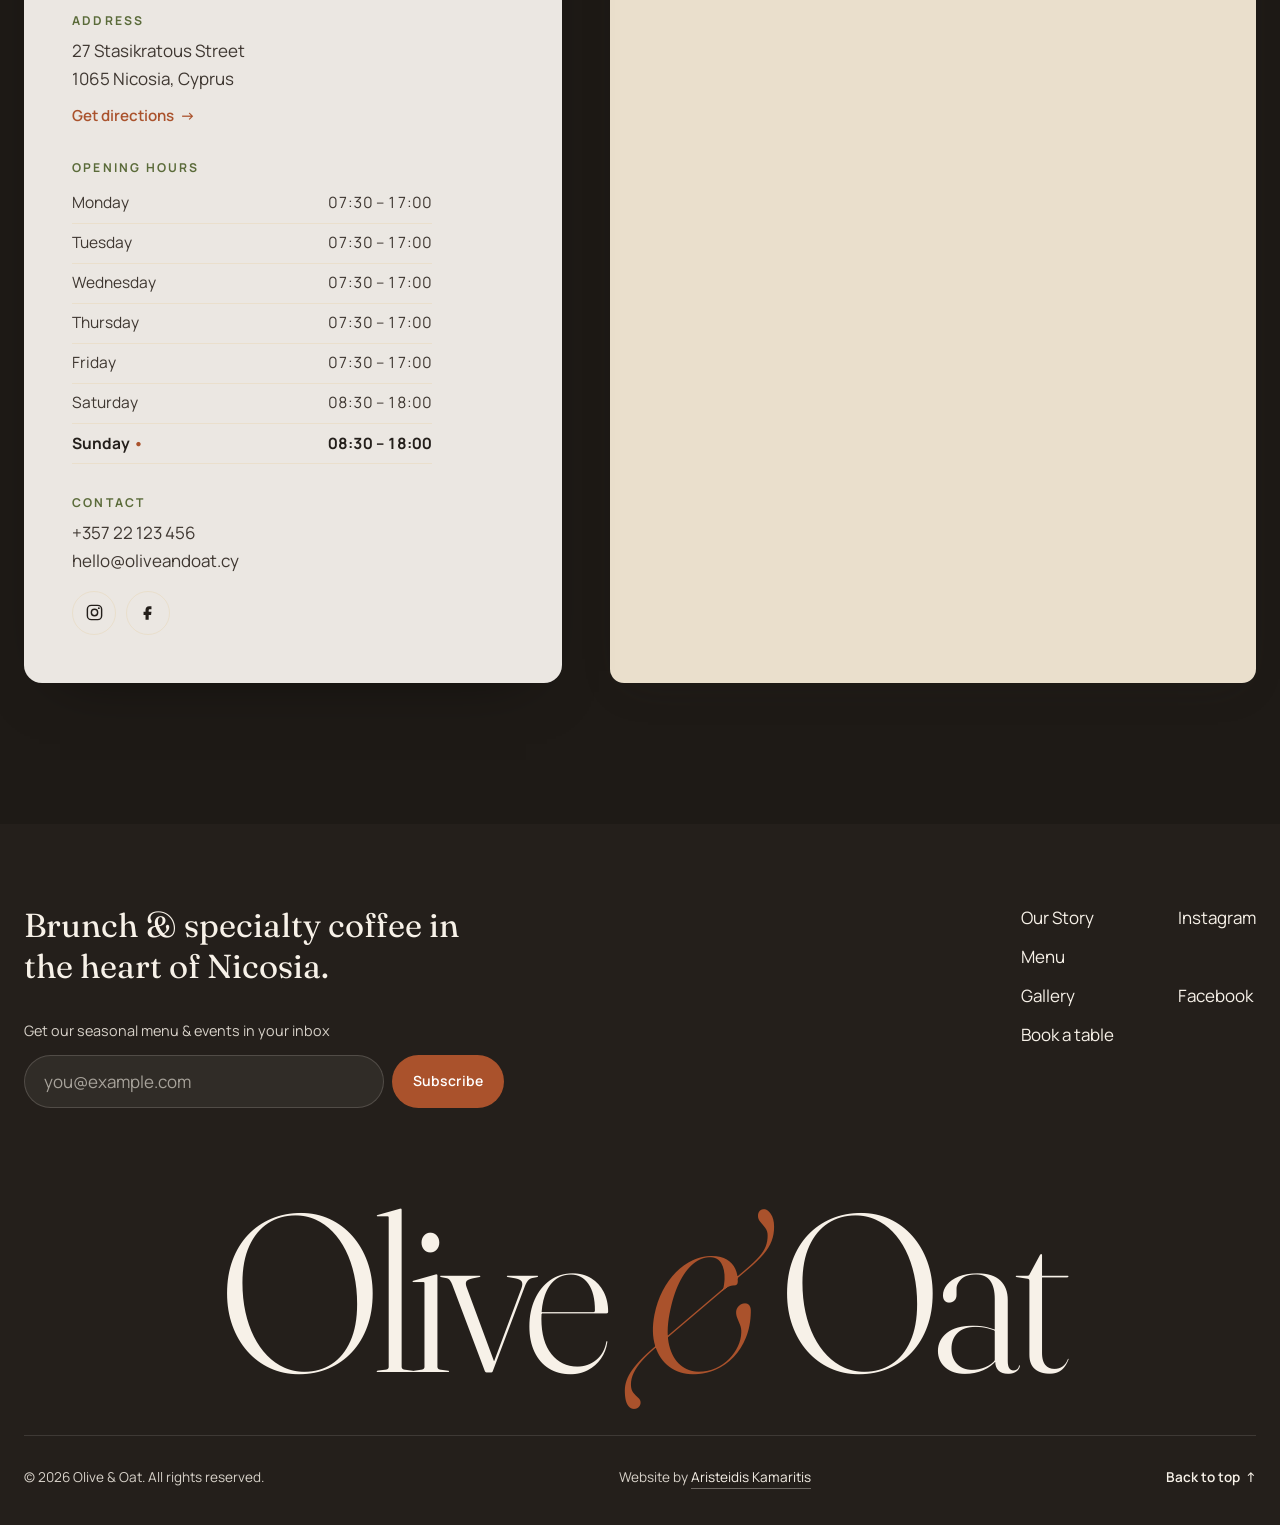
==== commit 7a886a02: "Declutter the hero and menu without removing content - Demo sign becomes a slim pill beside the open" ====
--- a/index.html
+++ b/index.html
@@ -25,8 +25,8 @@
   <link href="https://fonts.googleapis.com/css2?family=Fraunces:ital,opsz,wght@0,9..144,300..600;1,9..144,300..500&family=Manrope:wght@400;500;600;700&display=swap" rel="stylesheet">
   <link rel="preload" as="image" href="images/film-poster.jpg" fetchpriority="high">
 
-  <link rel="stylesheet" href="css/style.css?v=4">
-  <link rel="stylesheet" href="ordering/ordering.css?v=3">
+  <link rel="stylesheet" href="css/style.css?v=5">
+  <link rel="stylesheet" href="ordering/ordering.css?v=4">
 
   <script>
     document.documentElement.classList.add("js");
@@ -520,8 +520,8 @@
   <script src="https://cdnjs.cloudflare.com/ajax/libs/gsap/3.12.5/gsap.min.js" defer></script>
   <script src="https://cdnjs.cloudflare.com/ajax/libs/gsap/3.12.5/ScrollTrigger.min.js" defer></script>
   <script src="js/data.js?v=7" defer></script>
-  <script src="js/main.js?v=5" defer></script>
+  <script src="js/main.js?v=6" defer></script>
   <!-- Online ordering: shows itself only when the ordering server answers (not on a plain static host) -->
-  <script type="module" src="ordering/ordering.mjs?v=3"></script>
+  <script type="module" src="ordering/ordering.mjs?v=4"></script>
 </body>
 </html>
--- a/css/style.css
+++ b/css/style.css
@@ -200,7 +200,7 @@
   display: inline-flex; align-items: center; gap: .55rem;
   background: rgba(255, 255, 255, .12); border: 1px solid rgba(255, 255, 255, .25);
   backdrop-filter: blur(10px); -webkit-backdrop-filter: blur(10px);
-  padding: .42rem 1rem; border-radius: 999px; font-size: .82rem; font-weight: 600; margin-bottom: 1.8rem;
+  padding: .42rem 1rem; border-radius: 999px; font-size: .82rem; font-weight: 600; margin-bottom: 1.4rem; vertical-align: middle;
 }
 .status-pill .dot { width: 8px; height: 8px; border-radius: 50%; background: #9BD27A; box-shadow: 0 0 0 0 rgba(155, 210, 122, .7); animation: pulse 2.2s infinite; }
 .status-pill.closed .dot { background: #F08C6B; animation: none; }
@@ -597,7 +597,7 @@
   transition: background-color .2s ease, opacity .3s ease, visibility .3s;
 }
 .hire-fab:hover { background: var(--olive-dark); }
-.nav-open .hire-fab, .hire-open .hire-fab { opacity: 0; visibility: hidden; }
+.nav-open .hire-fab, .hire-open .hire-fab, .fab-away .hire-fab { opacity: 0; visibility: hidden; }
 
 .hire { position: fixed; inset: 0; z-index: 850; display: flex; align-items: flex-end; justify-content: flex-end; padding: 1.25rem; }
 .hire[hidden] { display: none; }
@@ -717,9 +717,9 @@
 
 /* ---------- Demo website sign (this is a portfolio concept, not a real café) ---------- */
 .demo-sign {
-  display: grid; width: fit-content; gap: .45rem; max-width: 100%;
-  margin-bottom: 1.6rem; padding: 1rem 1.4rem 1.05rem;
-  border: 2px dashed var(--peach); border-radius: var(--radius-sm);
+  display: inline-flex; flex-wrap: wrap; align-items: baseline; gap: .2rem .7rem; max-width: 100%; vertical-align: middle;
+  margin: 0 .6rem 1.4rem 0; padding: .45rem 1rem;
+  border: 1.5px dashed var(--peach); border-radius: 999px;
   background: rgba(36, 31, 27, .5);
   -webkit-backdrop-filter: blur(6px); backdrop-filter: blur(6px);
   color: var(--white); text-decoration: none;
@@ -728,6 +728,6 @@
 .demo-sign:hover { background: rgba(36, 31, 27, .7); border-style: solid; }
 .demo-sign-title {
   font-family: var(--font-sans); font-weight: 700; text-transform: uppercase;
-  font-size: clamp(1.7rem, 4.4vw, 3rem); letter-spacing: .14em; line-height: 1; color: var(--peach);
-}
-.demo-sign-text { font-size: clamp(.85rem, 1.2vw, .98rem); opacity: .92; }
+  font-size: .8rem; letter-spacing: .16em; line-height: 1.3; color: var(--peach);
+}
+.demo-sign-text { font-size: .82rem; line-height: 1.3; opacity: .92; }
--- a/ordering/ordering.css
+++ b/ordering/ordering.css
@@ -69,11 +69,12 @@
 .cart-float.is-table:hover { background: var(--olive-deep); }
 .cart-float.is-table .cf-count { color: var(--olive-dark); }
 .table-try {
-  display: flex; flex-wrap: wrap; align-items: baseline; gap: .3rem .6rem; width: fit-content; max-width: 100%;
-  margin: -.4rem 0 1.6rem; padding: .4rem .9rem; border-radius: 14px; background: rgba(20, 16, 13, .55);
-  font-size: .88rem; font-weight: 500; color: var(--cream);
+  display: flex; flex-wrap: wrap; justify-content: center; align-items: baseline; gap: .2rem .6rem;
+  margin: 2rem 0 0; padding-top: 1.4rem; border-top: 1px dashed var(--sand);
+  text-align: center; font-size: .9rem; color: var(--ink-soft);
 }
-.table-try a { color: var(--peach); font-weight: 700; text-decoration: underline; text-underline-offset: 3px; }
+.table-try a { color: var(--terracotta); font-weight: 700; text-decoration: underline; text-underline-offset: 3px; }
+.table-try + .menu-note { margin-top: .6rem; }
 .table-bar { margin: 0 0 1rem; padding: .85rem .95rem; border-radius: var(--radius-sm); background: #EEF0E4; }
 .table-bar p { margin: 0 0 .7rem; font-size: .88rem; color: var(--olive-dark); }
 .table-actions { display: grid; grid-template-columns: 1fr 1fr; gap: .5rem; }
